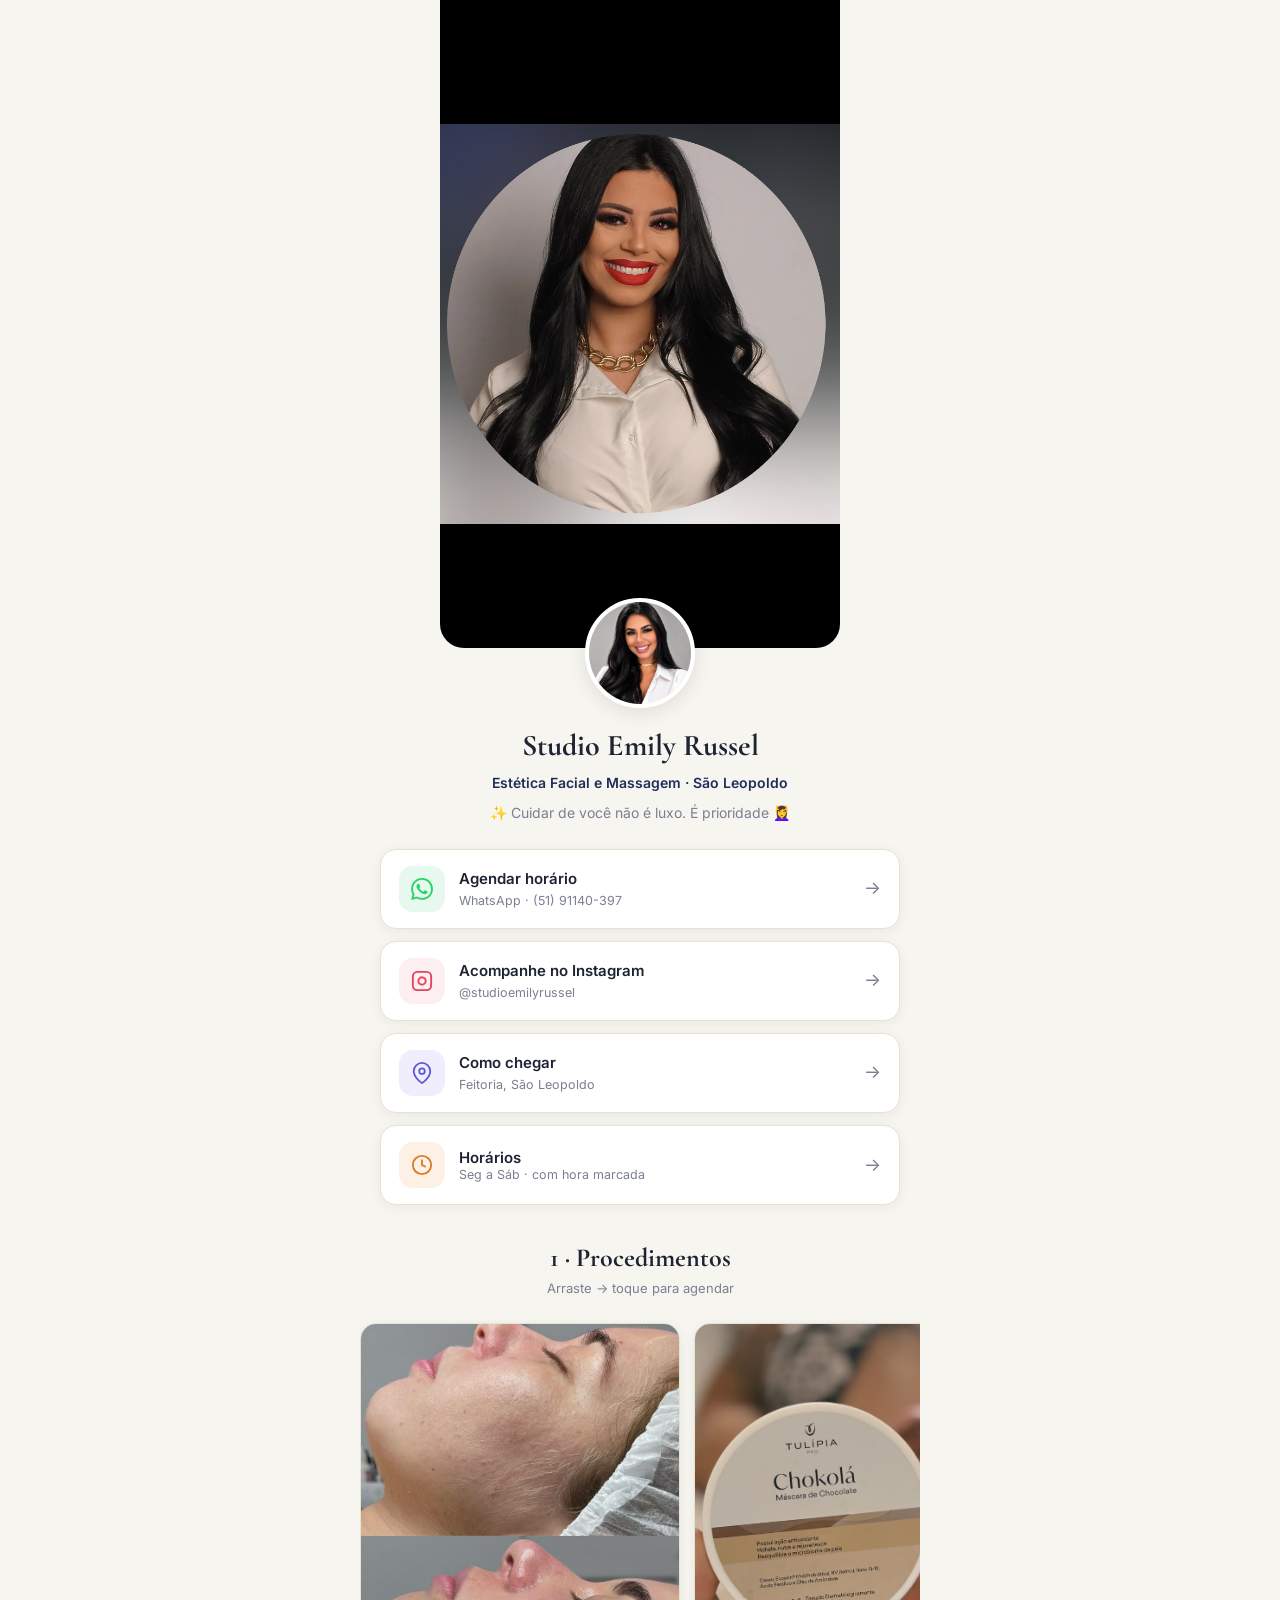
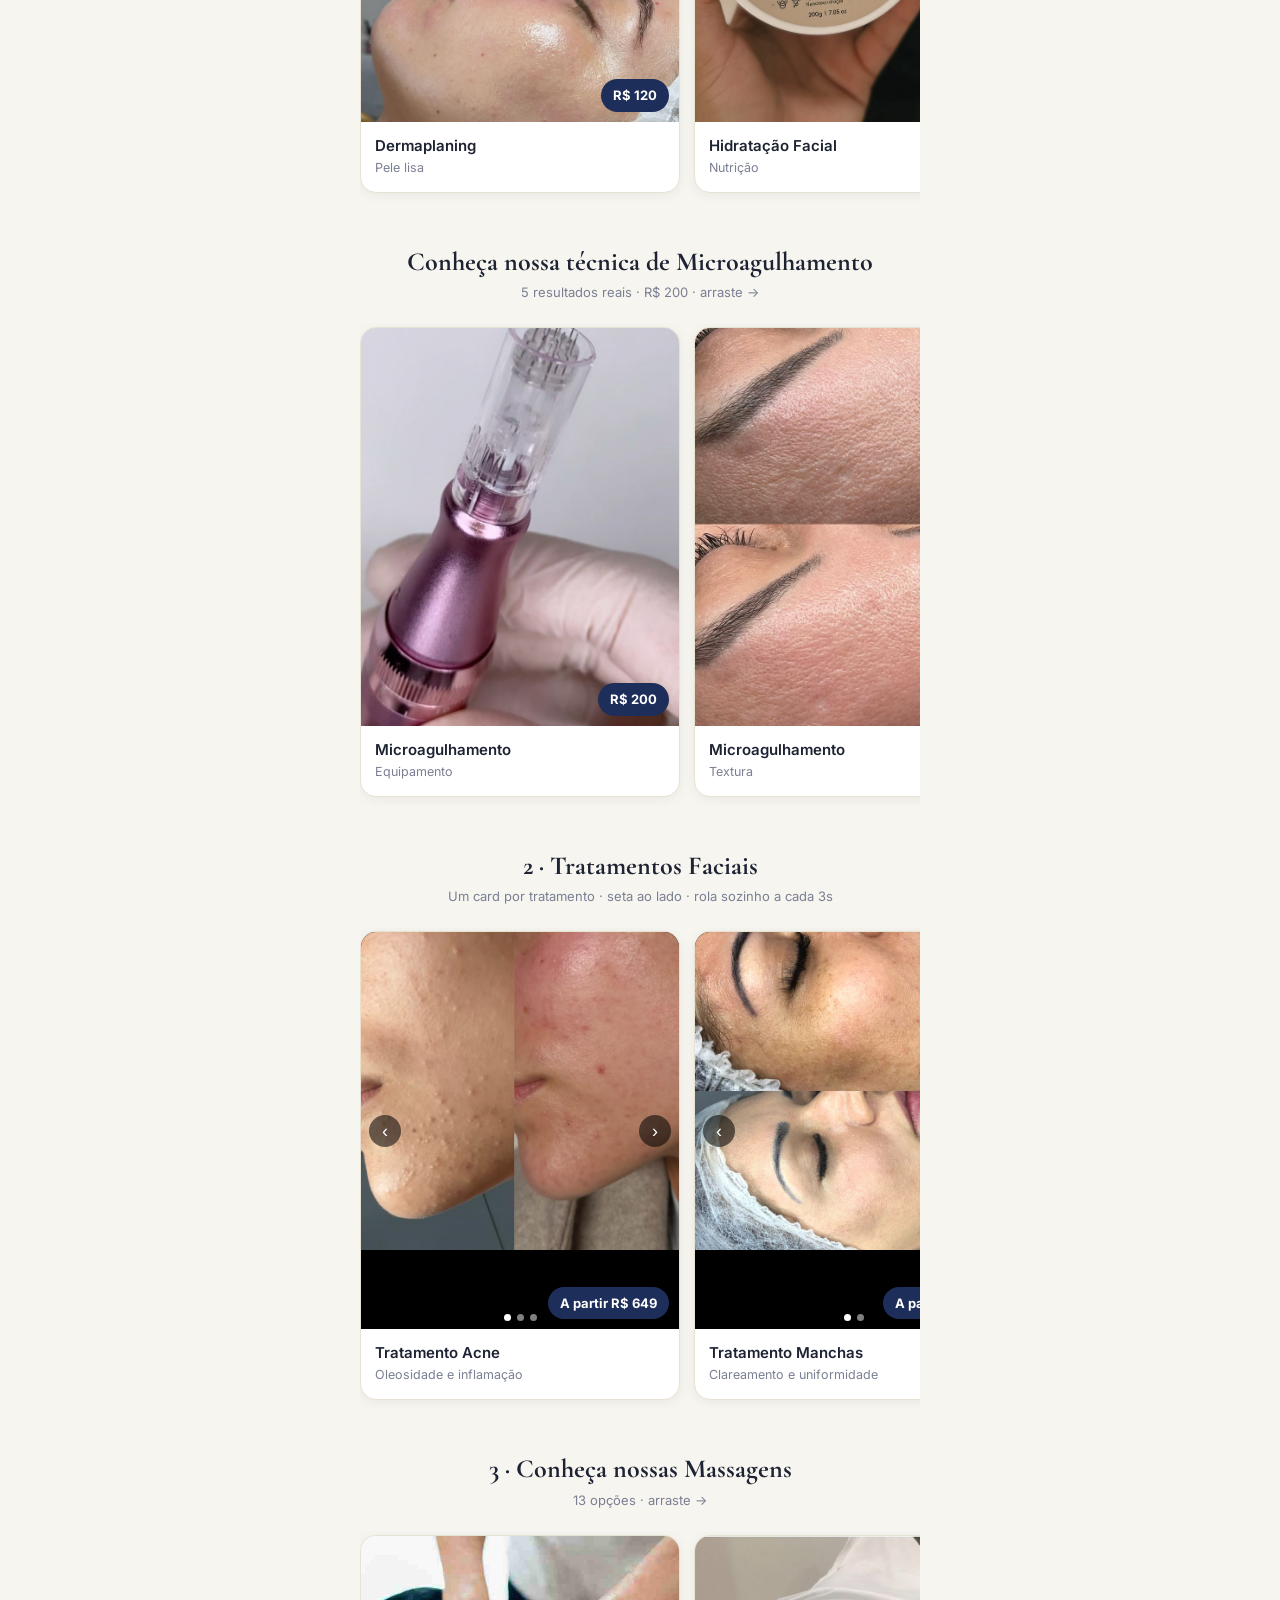
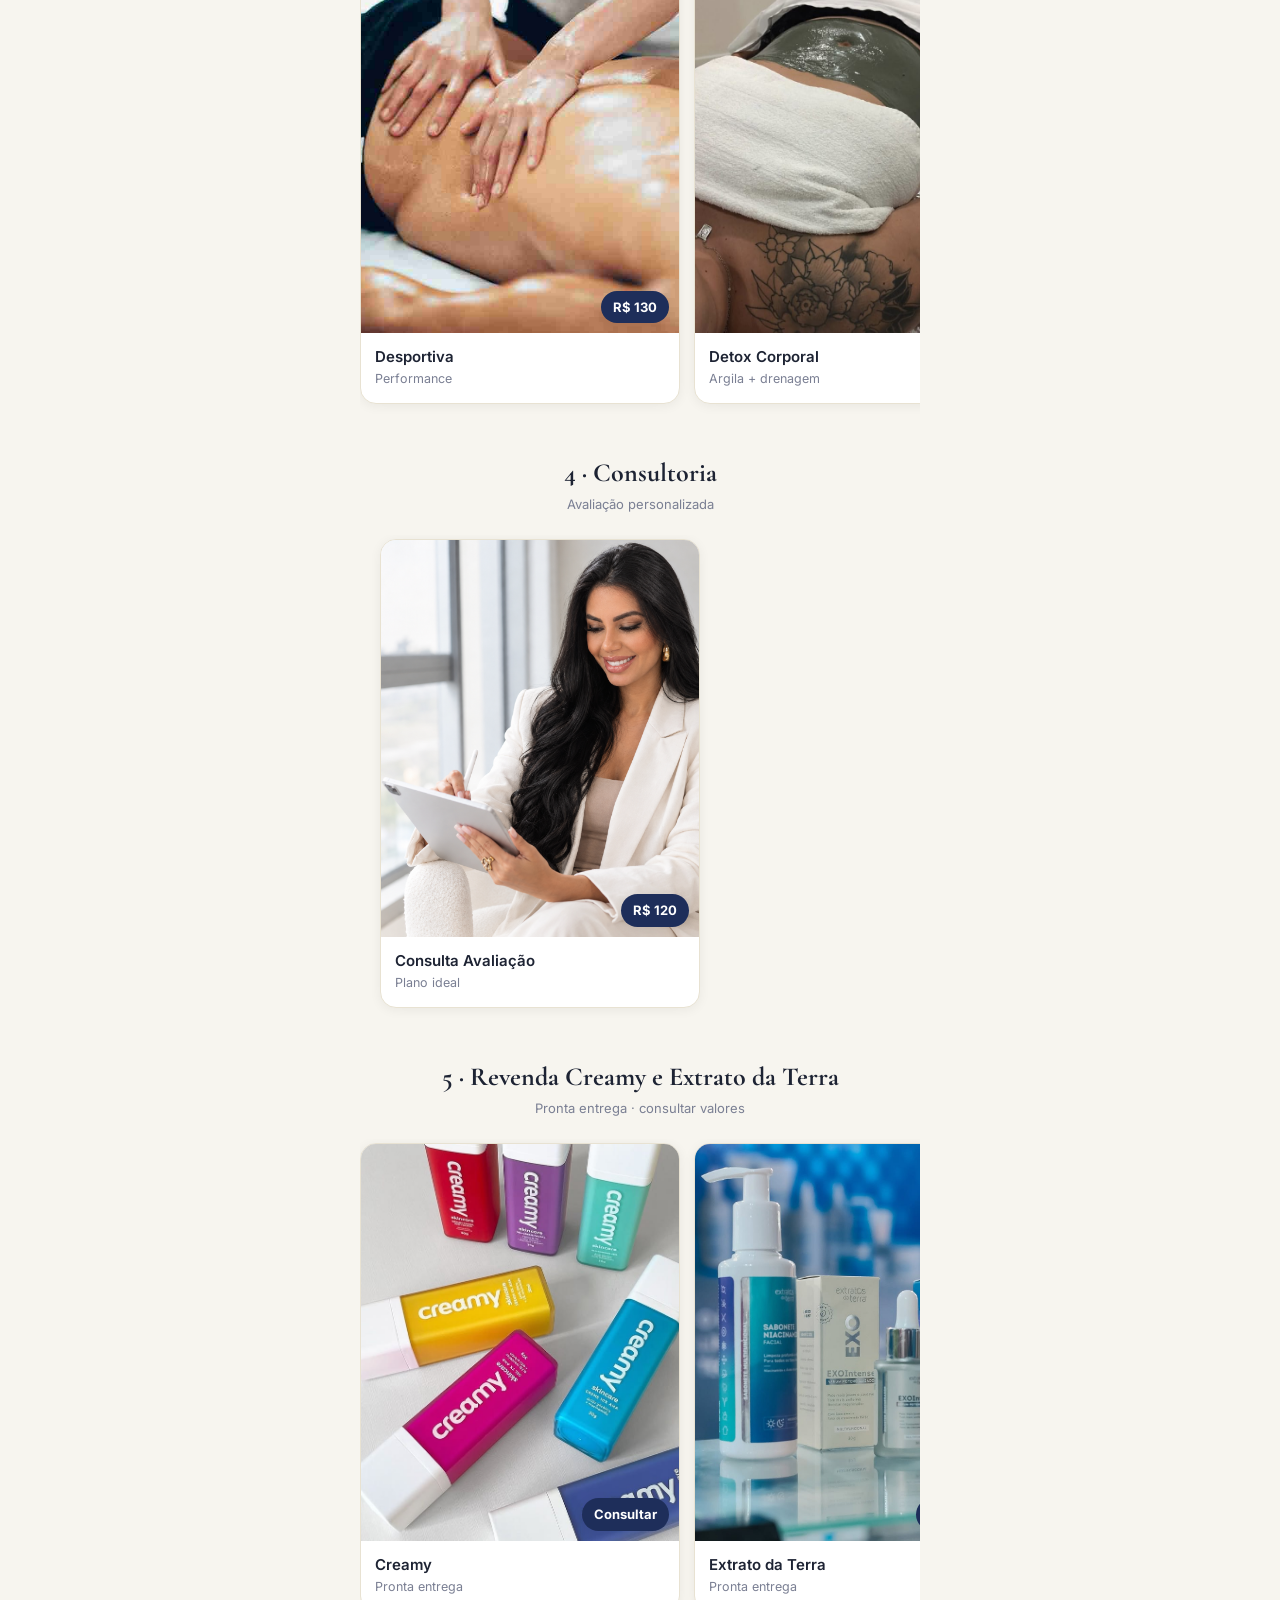
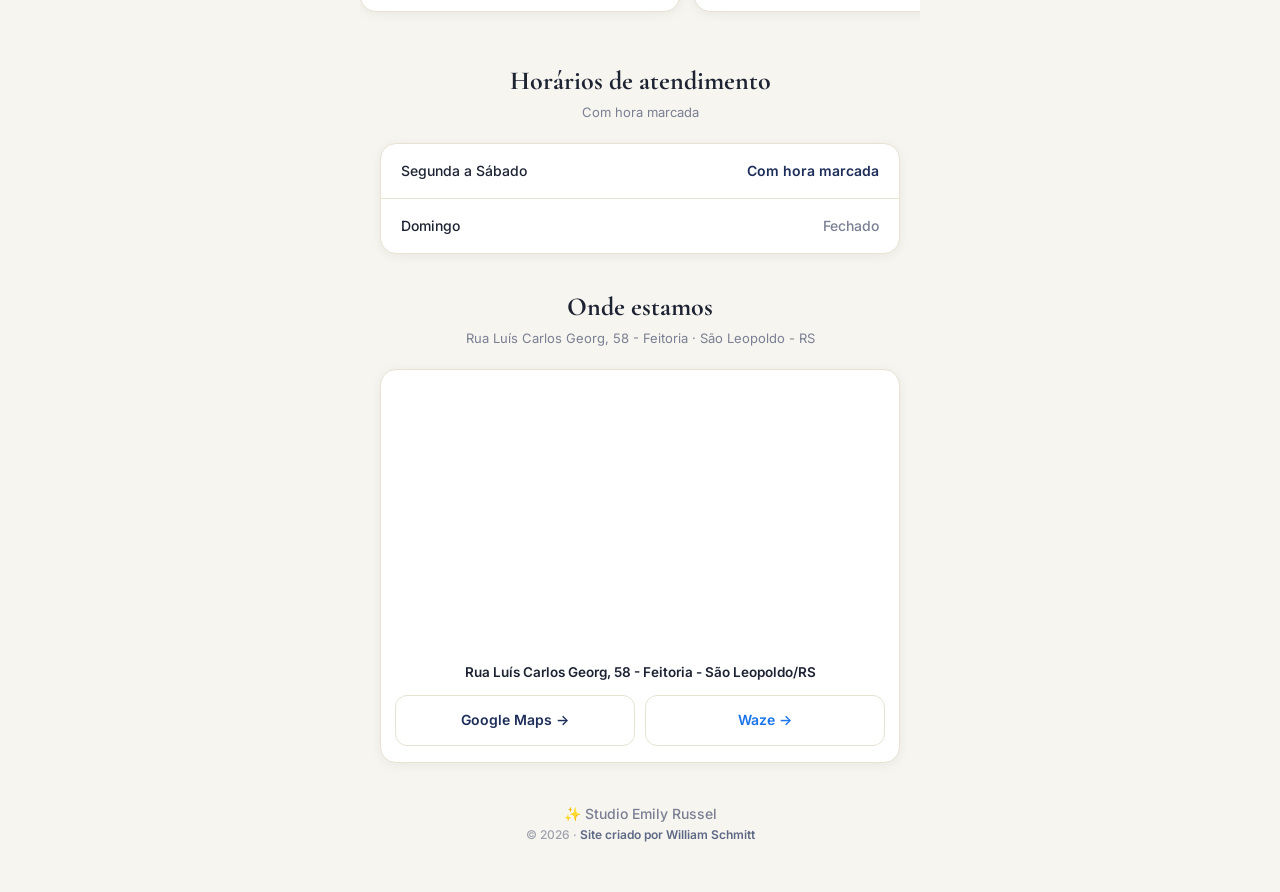
==== carrossel/index.html @ 1364963d "Carrossel: video completo + icones + cards agrupados auto 3s" ====
<!DOCTYPE html>
<html lang="pt-BR">
<head>
    <meta charset="UTF-8">
    <meta name="viewport" content="width=device-width, initial-scale=1.0">
    <meta name="theme-color" content="#1e2e5a">
    <title>Studio Emily Russel | Estética Facial e Massagem</title>
    <meta name="description" content="Studio Emily Russel - procedimentos, tratamentos, massagens, consultoria e revenda.">
    <link rel="preconnect" href="https://fonts.googleapis.com">
    <link rel="preconnect" href="https://fonts.gstatic.com" crossorigin>
    <link href="https://fonts.googleapis.com/css2?family=Cormorant+Garamond:wght@600;700&family=Inter:wght@400;500;600;700&display=swap" rel="stylesheet">
    <link rel="stylesheet" href="styles.css">
<style>
/* Só carrossel: vídeo completo menor que reels */
.profile-cover{height:auto;aspect-ratio:9/16;max-height:72vh;max-width:400px;margin:0 auto;border-radius:0 0 24px 24px;background:#000;overflow:hidden}
.profile-cover video{width:100%;height:100%;object-fit:contain;background:#000}
/* Slider interno do card */
.inner-media{position:relative;aspect-ratio:4/5;background:#000;overflow:hidden}
.inner-slider{display:flex;overflow-x:auto;scroll-snap-type:x mandatory;scrollbar-width:none;-webkit-overflow-scrolling:touch}
.inner-slider::-webkit-scrollbar{display:none}
.inner-slider img{flex:0 0 100%;width:100%;height:100%;object-fit:cover;scroll-snap-align:start;display:block}
.inner-nav{position:absolute;top:50%;transform:translateY(-50%);width:32px;height:32px;border:none;border-radius:50%;background:rgba(0,0,0,.55);color:#fff;font-size:18px;line-height:1;cursor:pointer;display:flex;align-items:center;justify-content:center}
.inner-prev{left:8px}
.inner-next{right:8px}
.inner-dots{position:absolute;bottom:8px;left:0;right:0;display:flex;gap:6px;justify-content:center}
.inner-dots span{width:7px;height:7px;border-radius:50%;background:rgba(255,255,255,.5)}
.inner-dots span.on{background:#fff}
</style>
</head>
<body>
<main class="bio">
<header class="profile"><div class="profile-cover"><video src="../images/drive/video-inicio.mp4" autoplay muted loop playsinline preload="metadata" poster="../images/logo.jpg"></video></div><div class="profile-body"><div class="avatar"><img src="../images/drive/foto-perfil.png" alt="Studio Emily Russel"></div><h1 class="profile-name">Studio Emily Russel</h1><p class="profile-tagline">Estética Facial e Massagem · São Leopoldo</p><p class="profile-desc">✨ Cuidar de você não é luxo. É prioridade 💆‍♀️</p></div></header>
<section class="actions">
<a href="https://api.whatsapp.com/send?phone=555191140397&text=Ol%C3%A1%20Emily!%20Quero%20agendar%20um%20hor%C3%A1rio%20%E2%9C%A8" class="action-btn btn-whatsapp" target="_blank" rel="noopener"><span class="action-icon"><svg width="22" height="22" viewBox="0 0 24 24" fill="currentColor"><path d="M17.472 14.382c-.297-.149-1.758-.867-2.03-.967-.273-.099-.471-.148-.67.15-.197.297-.767.966-.94 1.164-.173.199-.347.223-.644.075-.297-.15-1.255-.463-2.39-1.475-.883-.788-1.48-1.761-1.653-2.059-.173-.297-.018-.458.13-.606.134-.133.298-.347.446-.52.149-.174.198-.298.298-.497.099-.198.05-.371-.025-.52-.075-.149-.669-1.612-.916-2.207-.242-.579-.487-.5-.669-.51-.173-.008-.371-.01-.57-.01-.198 0-.52.074-.792.372-.272.297-1.04 1.016-1.04 2.479 0 1.462 1.065 2.875 1.213 3.074.149.198 2.096 3.2 5.077 4.487.709.306 1.262.489 1.694.625.712.227 1.36.195 1.871.118.571-.085 1.758-.719 2.006-1.413.248-.694.248-1.289.173-1.413-.074-.124-.272-.198-.57-.347m-5.421 7.403h-.004a9.87 9.87 0 01-5.031-1.378l-.361-.214-3.741.982.998-3.648-.235-.374a9.86 9.86 0 01-1.51-5.26c.001-5.45 4.436-9.884 9.888-9.884 2.64 0 5.122 1.03 6.988 2.898a9.825 9.825 0 012.893 6.994c-.003 5.45-4.437 9.884-9.885 9.884m8.413-18.297A11.815 11.815 0 0012.05 0C5.495 0 .16 5.335.157 11.892c0 2.096.547 4.142 1.588 5.945L.057 24l6.305-1.654a11.882 11.882 0 005.683 1.448h.005c6.554 0 11.89-5.335 11.893-11.893a11.821 11.821 0 00-3.48-8.413z"/></svg></span><span class="action-label"><strong>Agendar horário</strong><small>WhatsApp · (51) 91140-397</small></span><span class="action-arrow">→</span></a>
<a href="https://www.instagram.com/studioemilyrussel" class="action-btn btn-instagram" target="_blank" rel="noopener"><span class="action-icon"><svg width="22" height="22" viewBox="0 0 24 24" fill="none" stroke="currentColor" stroke-width="2"><rect x="2" y="2" width="20" height="20" rx="5" ry="5"/><path d="M16 11.37A4 4 0 1112.63 8 4 4 0 0116 11.37z"/><line x1="17.5" y1="6.5" x2="17.51" y2="6.5"/></svg></span><span class="action-label"><strong>Acompanhe no Instagram</strong><small>@studioemilyrussel</small></span><span class="action-arrow">→</span></a>
<a href="#localizacao" class="action-btn" id="locBtn"><span class="action-icon"><svg width="22" height="22" viewBox="0 0 24 24" fill="none" stroke="currentColor" stroke-width="2"><path d="M21 10c0 7-9 13-9 13s-9-6-9-13a9 9 0 0118 0z"/><circle cx="12" cy="10" r="3"/></svg></span><span class="action-label"><strong>Como chegar</strong><small>Feitoria, São Leopoldo</small></span><span class="action-arrow">→</span></a>
<button class="action-btn" id="hoursBtn"><span class="action-icon"><svg width="22" height="22" viewBox="0 0 24 24" fill="none" stroke="currentColor" stroke-width="2"><circle cx="12" cy="12" r="10"/><polyline points="12 6 12 12 16 14"/></svg></span><span class="action-label"><strong>Horários</strong><small>Seg a Sáb · com hora marcada</small></span><span class="action-arrow">→</span></button>
</section>

<section class="section"><div class="section-title"><h2>1 · Procedimentos</h2><p>Arraste → toque para agendar</p></div><div class="vitrine-track">
<article class="vitrine-card" onclick="window.open('https://api.whatsapp.com/send?phone=555191140397&text=Ol%C3%A1!%20Quero%20*Dermaplaning*.', '_blank')"><div class="vitrine-media"><img src="../images/drive/dermaplaning-120.jpg" loading="lazy" alt="Dermaplaning"><span class="vitrine-price">R$ 120</span></div><h3>Dermaplaning</h3><p>Pele lisa</p></article>
<article class="vitrine-card" onclick="window.open('https://api.whatsapp.com/send?phone=555191140397&text=Ol%C3%A1!%20Quero%20*Hidratação*.', '_blank')"><div class="vitrine-media"><img src="../images/drive/hidratacao-135.jpg" loading="lazy" alt="Hidratação"><span class="vitrine-price">R$ 135</span></div><h3>Hidratação Facial</h3><p>Nutrição</p></article>
<article class="vitrine-card" onclick="window.open('https://api.whatsapp.com/send?phone=555191140397&text=Ol%C3%A1!%20Quero%20*Hydra*.', '_blank')"><div class="vitrine-media"><img src="../images/drive/hydra-gloss-b.jpg" loading="lazy" alt="Hydra"><span class="vitrine-price">R$ 120</span></div><h3>Hydra Gloss</h3><p>Lábios</p></article>
<article class="vitrine-card" onclick="window.open('https://api.whatsapp.com/send?phone=555191140397&text=Ol%C3%A1!%20Quero%20*Limpeza*.', '_blank')"><div class="vitrine-media"><img src="../images/drive/limpeza-b.jpg" loading="lazy" alt="Limpeza"><span class="vitrine-price">R$ 140</span></div><h3>Limpeza Personalizada</h3><p>Antes e depois</p></article>
<article class="vitrine-card" onclick="window.open('https://api.whatsapp.com/send?phone=555191140397&text=Ol%C3%A1!%20Quero%20*Micro*.', '_blank')"><div class="vitrine-media"><img src="../images/drive/micro-d.jpg" loading="lazy" alt="Micro"><span class="vitrine-price">R$ 200</span></div><h3>Microagulhamento</h3><p>Viço</p></article>
<article class="vitrine-card" onclick="window.open('https://api.whatsapp.com/send?phone=555191140397&text=Ol%C3%A1!%20Quero%20*Detox*.', '_blank')"><div class="vitrine-media"><img src="../images/drive/detox-facial-120.jpg" loading="lazy" alt="Detox"><span class="vitrine-price">R$ 120</span></div><h3>Detox Facial</h3><p>Equilíbrio</p></article>
<article class="vitrine-card" onclick="window.open('https://api.whatsapp.com/send?phone=555191140397&text=Ol%C3%A1!%20Quero%20*Peeling*.', '_blank')"><div class="vitrine-media"><img src="../images/drive/peeling-170.png" loading="lazy" alt="Peeling"><span class="vitrine-price">R$ 170</span></div><h3>Peeling Químico</h3><p>Renovação</p></article>
</div></section>

<section class="section"><div class="section-title"><h2>Conheça nossa técnica de Microagulhamento</h2><p>5 resultados reais · R$ 200 · arraste →</p></div><div class="vitrine-track">
<article class="vitrine-card"><div class="vitrine-media"><img src="../images/drive/micro-a.jpg" loading="lazy" alt="Micro a"><span class="vitrine-price">R$ 200</span></div><h3>Microagulhamento</h3><p>Equipamento</p></article>
<article class="vitrine-card"><div class="vitrine-media"><img src="../images/drive/micro-b.jpg" loading="lazy" alt="Micro b"><span class="vitrine-price">R$ 200</span></div><h3>Microagulhamento</h3><p>Textura</p></article>
<article class="vitrine-card"><div class="vitrine-media"><img src="../images/drive/micro-c.jpg" loading="lazy" alt="Micro c"><span class="vitrine-price">R$ 200</span></div><h3>Microagulhamento</h3><p>Renovação</p></article>
<article class="vitrine-card"><div class="vitrine-media"><img src="../images/drive/micro-d.jpg" loading="lazy" alt="Micro d"><span class="vitrine-price">R$ 200</span></div><h3>Microagulhamento</h3><p>Viço</p></article>
<article class="vitrine-card"><div class="vitrine-media"><img src="../images/drive/micro-e.jpg" loading="lazy" alt="Micro e"><span class="vitrine-price">R$ 200</span></div><h3>Microagulhamento</h3><p>Pele nova</p></article>
</div></section>

<section class="section"><div class="section-title"><h2>2 · Tratamentos Faciais</h2><p>Um card por tratamento · seta ao lado · rola sozinho a cada 3s</p></div><div class="vitrine-track">
<article class="vitrine-card" onclick="window.open('https://api.whatsapp.com/send?phone=555191140397&text=Ol%C3%A1!%20Quero%20*Acne*.', '_blank')"><div class="inner-media"><div class="inner-slider"><img src="../images/drive/acne-1.jpg" loading="lazy" alt="Acne 1"><img src="../images/drive/acne-2.jpg" loading="lazy" alt="Acne 2"><img src="../images/drive/acne-3.jpg" loading="lazy" alt="Acne 3"></div><button class="inner-nav inner-prev" aria-label="Anterior">‹</button><button class="inner-nav inner-next" aria-label="Próxima">›</button><div class="inner-dots"><span class="on"></span><span></span><span></span></div><span class="vitrine-price">A partir R$ 649</span></div><h3>Tratamento Acne</h3><p>Oleosidade e inflamação</p></article>
<article class="vitrine-card" onclick="window.open('https://api.whatsapp.com/send?phone=555191140397&text=Ol%C3%A1!%20Quero%20*Manchas*.', '_blank')"><div class="inner-media"><div class="inner-slider"><img src="../images/drive/manchas-1.jpg" loading="lazy" alt="Manchas 1"><img src="../images/drive/manchas-2.jpg" loading="lazy" alt="Manchas 2"></div><button class="inner-nav inner-prev" aria-label="Anterior">‹</button><button class="inner-nav inner-next" aria-label="Próxima">›</button><div class="inner-dots"><span class="on"></span><span></span></div><span class="vitrine-price">A partir R$ 729</span></div><h3>Tratamento Manchas</h3><p>Clareamento e uniformidade</p></article>
<article class="vitrine-card" onclick="window.open('https://api.whatsapp.com/send?phone=555191140397&text=Ol%C3%A1!%20Quero%20*Rejuvenescimento*.', '_blank')"><div class="vitrine-media"><img src="../images/drive/rejuvenescimento-699.jpg" loading="lazy" alt="Rejuve" style="width:100%;height:100%;object-fit:cover;display:block"><span class="vitrine-price">A partir R$ 699</span></div><h3>Rejuvenescimento</h3><p>Firmeza e viço</p></article>
</div></section>

<section class="section"><div class="section-title"><h2>3 · Conheça nossas Massagens</h2><p>13 opções · arraste →</p></div><div class="vitrine-track">
<article class="vitrine-card"><div class="vitrine-media"><img src="../images/drive/massagem-desportiva-130.jpg" loading="lazy" alt=""><span class="vitrine-price">R$ 130</span></div><h3>Desportiva</h3><p>Performance</p></article>
<article class="vitrine-card"><div class="vitrine-media"><img src="../images/drive/massagem-detox-corporal-180.jpg" loading="lazy" alt=""><span class="vitrine-price">R$ 180</span></div><h3>Detox Corporal</h3><p>Argila + drenagem</p></article>
<article class="vitrine-card"><div class="vitrine-media"><img src="../images/drive/massagem-drenagem-130.jpg" loading="lazy" alt=""><span class="vitrine-price">R$ 130</span></div><h3>Drenagem</h3><p>Leveza</p></article>
<article class="vitrine-card"><div class="vitrine-media"><img src="../images/drive/massagem-geriatra-110.jpg" loading="lazy" alt=""><span class="vitrine-price">R$ 110</span></div><h3>Geriatra</h3><p>Delicado</p></article>
<article class="vitrine-card"><div class="vitrine-media"><img src="../images/drive/massagem-gestantes-110.jpg" loading="lazy" alt=""><span class="vitrine-price">R$ 110</span></div><h3>Gestantes</h3><p>Conforto</p></article>
<article class="vitrine-card"><div class="vitrine-media"><img src="../images/drive/liberacao-miofacial-150.jpg" loading="lazy" alt=""><span class="vitrine-price">R$ 150</span></div><h3>Liberação Miofascial</h3><p>Mobilidade</p></article>
<article class="vitrine-card"><div class="vitrine-media"><img src="../images/drive/massagem-mio-localizada-80.jpg" loading="lazy" alt=""><span class="vitrine-price">R$ 80</span></div><h3>Localizada</h3><p>Foco</p></article>
<article class="vitrine-card"><div class="vitrine-media"><img src="../images/drive/massagem-relaxante-110.jpg" loading="lazy" alt=""><span class="vitrine-price">R$ 110</span></div><h3>Relaxante</h3><p>Bem-estar</p></article>
<article class="vitrine-card"><div class="vitrine-media"><img src="../images/drive/massagem-modeladora-140.jpg" loading="lazy" alt=""><span class="vitrine-price">R$ 140</span></div><h3>Modeladora</h3><p>Contorno</p></article>
<article class="vitrine-card"><div class="vitrine-media"><img src="../images/drive/pedras-quentes-150.jpg" loading="lazy" alt=""><span class="vitrine-price">R$ 150</span></div><h3>Pedras Quentes</h3><p>Calor</p></article>
<article class="vitrine-card"><div class="vitrine-media"><img src="../images/drive/massagem-quick-40.jpg" loading="lazy" alt=""><span class="vitrine-price">R$ 40</span></div><h3>Quick Massage</h3><p>Rápida</p></article>
<article class="vitrine-card"><div class="vitrine-media"><img src="../images/drive/massagem-tapping-60.jpg" loading="lazy" alt=""><span class="vitrine-price">R$ 60</span></div><h3>Tapping</h3><p>Muscular</p></article>
<article class="vitrine-card"><div class="vitrine-media"><img src="../images/drive/massagem-terapeutica-130.jpg" loading="lazy" alt=""><span class="vitrine-price">R$ 130</span></div><h3>Terapêutica</h3><p>Recuperação</p></article>
</div></section>

<section class="section"><div class="section-title"><h2>4 · Consultoria</h2><p>Avaliação personalizada</p></div><div class="vitrine-track"><article class="vitrine-card" onclick="window.open('https://api.whatsapp.com/send?phone=555191140397&text=Ol%C3%A1!%20Quero%20*Consulta*.', '_blank')"><div class="vitrine-media"><img src="../images/drive/consulta-avaliacao-120.png" loading="lazy" alt="Consulta"><span class="vitrine-price">R$ 120</span></div><h3>Consulta Avaliação</h3><p>Plano ideal</p></article></div></section>

<section class="section" id="vitrine"><div class="section-title"><h2>5 · Revenda Creamy e Extrato da Terra</h2><p>Pronta entrega · consultar valores</p></div><div class="vitrine-track">
<article class="vitrine-card" onclick="window.open('https://api.whatsapp.com/send?phone=555191140397&text=Ol%C3%A1!%20Quero%20*Creamy*.', '_blank')"><div class="vitrine-media"><img src="../images/drive/creamy-pronta.jpg" loading="lazy" alt=""><span class="vitrine-price">Consultar</span></div><h3>Creamy</h3><p>Pronta entrega</p></article>
<article class="vitrine-card" onclick="window.open('https://api.whatsapp.com/send?phone=555191140397&text=Ol%C3%A1!%20Quero%20*Extrato*.', '_blank')"><div class="vitrine-media"><img src="../images/drive/extrato-pronta.jpg" loading="lazy" alt=""><span class="vitrine-price">Consultar</span></div><h3>Extrato da Terra</h3><p>Pronta entrega</p></article>
</div></section>

<section class="section" id="horarios"><div class="section-title"><h2>Horários de atendimento</h2><p>Com hora marcada</p></div><div class="hours-card"><div class="hours-row"><span class="hours-day">Segunda a Sábado</span><span class="hours-time">Com hora marcada</span></div><div class="hours-row hours-row--closed"><span class="hours-day">Domingo</span><span class="hours-time">Fechado</span></div></div></section>
<section class="section" id="localizacao"><div class="section-title"><h2>Onde estamos</h2><p>Rua Luís Carlos Georg, 58 - Feitoria · São Leopoldo - RS</p></div><div class="map-card"><iframe src="https://www.google.com/maps?q=Rua+Lu%C3%ADs+Carlos+Georg+58+Feitoria+S%C3%A3o+Leopoldo+RS&output=embed" width="100%" height="280" style="border:0;" loading="lazy" title="Mapa"></iframe><div class="map-address">Rua Luís Carlos Georg, 58 - Feitoria - São Leopoldo/RS</div><div class="map-buttons"><a href="https://maps.google.com/?q=Rua+Luis+Carlos+Georg+58+Feitoria+Sao+Leopoldo+RS" class="btn-map" target="_blank" rel="noopener">Google Maps →</a><a href="https://waze.com/ul?q=Rua+Luis+Carlos+Georg+58+Feitoria+Sao+Leopoldo+RS&navigate=yes" class="btn-map btn-waze" target="_blank" rel="noopener">Waze →</a></div></div></section>
<footer class="footer"><p>✨ Studio Emily Russel</p><p class="footer-sub">&copy; 2026 · <a class="credit" href="https://wa.me/5554984074067" target="_blank" rel="noopener">Site criado por William Schmitt</a></p></footer>
</main>
<div class="toast" id="toast">Copiado!</div>
<script src="script.js"></script>
</body>
</html>
---- carrossel/styles.css ----
/* ========================================
   STUDIO EMILY RUSSEL - Bio Site estilo Beacons
   Base: salao-beleza-bio | Identidade azul-marinho + dourado
   ======================================== */
:root {
    --color-primary: #1e2e5a;
    --color-primary-dark: #141f3f;
    --color-accent: #c2a15a;
    --color-bg: #f7f5ef;
    --color-card: #ffffff;
    --color-text: #1d2333;
    --color-text-light: #7a7f93;
    --color-border: #e8e2d2;
    --font-heading: 'Cormorant Garamond', Georgia, serif;
    --font-body: 'Inter', -apple-system, sans-serif;
    --shadow: 0 2px 12px rgba(0,0,0,0.06);
    --shadow-hover: 0 4px 20px rgba(0,0,0,0.1);
    --radius: 16px;
    --transition: 0.25s cubic-bezier(0.4, 0, 0.2, 1);
}

*, *::before, *::after {
    margin: 0;
    padding: 0;
    box-sizing: border-box;
}

html {
    -webkit-font-smoothing: antialiased;
    scroll-behavior: smooth;
}

body {
    font-family: var(--font-body);
    color: var(--color-text);
    background: var(--color-bg);
    line-height: 1.6;
}

img {
    max-width: 100%;
    display: block;
}

a {
    text-decoration: none;
    color: inherit;
    -webkit-tap-highlight-color: transparent;
}

.bio {
    max-width: 560px;
    margin: 0 auto;
    padding: 0 20px 48px;
}

/* PROFILE HEADER */
.profile {
    text-align: center;
    position: relative;
    padding-bottom: 24px;
}

.profile-cover {
    width: 100%;
    height: 150px;
    border-radius: 0 0 24px 24px;
    overflow: hidden;
    margin: 0 -20px;
    width: calc(100% + 40px);
}

.profile-cover img,
.profile-cover video {
    width: 100%;
    height: 100%;
    object-fit: cover;
}

.profile-body {
    padding: 0 8px;
}

.avatar {
    width: 110px;
    height: 110px;
    border-radius: 50%;
    overflow: hidden;
    border: 4px solid var(--color-card);
    box-shadow: var(--shadow-hover);
    margin: -50px auto 14px;
    position: relative;
    background: var(--color-card);
}

.avatar img {
    width: 100%;
    height: 100%;
    object-fit: cover;
}

.profile-name {
    font-family: var(--font-heading);
    font-size: 30px;
    font-weight: 700;
    color: var(--color-text);
    margin-bottom: 2px;
}

.profile-tagline {
    font-size: 14px;
    color: var(--color-primary);
    font-weight: 600;
    margin-bottom: 8px;
}

.profile-desc {
    font-size: 14px;
    color: var(--color-text-light);
    max-width: 420px;
    margin: 0 auto;
}

/* PRIMARY ACTIONS */
.actions {
    display: flex;
    flex-direction: column;
    gap: 12px;
    margin-bottom: 32px;
}

.action-btn {
    display: flex;
    align-items: center;
    gap: 14px;
    background: var(--color-card);
    border: 1px solid var(--color-border);
    border-radius: var(--radius);
    padding: 16px 18px;
    box-shadow: var(--shadow);
    transition: var(--transition);
    cursor: pointer;
    text-align: left;
    font-family: var(--font-body);
    width: 100%;
}

.action-btn:hover {
    transform: translateY(-2px);
    box-shadow: var(--shadow-hover);
}

.action-btn:active {
    transform: scale(0.98);
}

.action-icon {
    width: 46px;
    height: 46px;
    border-radius: 14px;
    display: flex;
    align-items: center;
    justify-content: center;
    flex-shrink: 0;
}

.action-label {
    flex: 1;
    display: flex;
    flex-direction: column;
}

.action-label strong {
    font-size: 15px;
    font-weight: 600;
    color: var(--color-text);
}

.action-label small {
    font-size: 12.5px;
    color: var(--color-text-light);
}

.action-arrow {
    color: var(--color-text-light);
    font-size: 18px;
    transition: var(--transition);
}

.action-btn:hover .action-arrow {
    transform: translateX(4px);
    color: var(--color-primary);
}

.btn-whatsapp .action-icon {
    background: #e7f9ee;
    color: #25D366;
}

.btn-instagram .action-icon {
    background: #fdeef0;
    color: #e4405f;
}

#locBtn .action-icon {
    background: #f0eefd;
    color: #5b5bd6;
}

#wifiBtn .action-icon {
    background: #e6f3f7;
    color: #1299c4;
}

#hoursBtn .action-icon {
    background: #fdf1e5;
    color: #d97b29;
}

#pixBtn .action-icon {
    background: #f2f7fd;
    color: #2f80ed;
}

/* CATALOG */
.section-title {
    text-align: center;
    margin-bottom: 20px;
}

.section-title h2 {
    font-family: var(--font-heading);
    font-size: 26px;
    font-weight: 700;
    color: var(--color-text);
}

.section-title p {
    font-size: 13px;
    color: var(--color-text-light);
}

.catalog {
    display: flex;
    flex-direction: column;
    gap: 12px;
    margin-bottom: 20px;
}

.catalog-item {
    display: flex;
    align-items: center;
    gap: 14px;
    background: var(--color-card);
    border: 1px solid var(--color-border);
    border-radius: var(--radius);
    padding: 12px;
    box-shadow: var(--shadow);
    transition: var(--transition);
    cursor: pointer;
}

.catalog-item:hover {
    transform: translateY(-2px);
    box-shadow: var(--shadow-hover);
}

.catalog-item:active {
    transform: scale(0.98);
}

.catalog-thumb {
    width: 64px;
    height: 64px;
    border-radius: 12px;
    overflow: hidden;
    flex-shrink: 0;
    position: relative;
}

.opt-badge {
    position: absolute;
    bottom: 2px;
    left: 2px;
    background: var(--color-primary);
    color: #fff;
    font-size: 9px;
    font-weight: 700;
    padding: 2px 6px;
    border-radius: 99px;
    letter-spacing: 0.3px;
}

.services-track {
    display: flex;
    gap: 14px;
    overflow-x: auto;
    scroll-snap-type: x mandatory;
    padding: 4px 20px 16px;
    margin: 0 -20px;
    -webkit-overflow-scrolling: touch;
}

.service-card {
    flex: 0 0 78%;
    max-width: 320px;
    scroll-snap-align: start;
    background: var(--color-card);
    border: 1px solid var(--color-border);
    border-radius: var(--radius);
    box-shadow: var(--shadow);
    overflow: hidden;
    cursor: pointer;
}

.service-card .vitrine-media {
    aspect-ratio: 1 / 1;
}

.catalog-thumb img {
    width: 100%;
    height: 100%;
    object-fit: cover;
}

.catalog-info {
    flex: 1;
    min-width: 0;
}

.catalog-info h3 {
    font-size: 15px;
    font-weight: 600;
    color: var(--color-text);
    margin-bottom: 2px;
}

.catalog-info p {
    font-size: 12.5px;
    color: var(--color-text-light);
}

.catalog-price {
    font-weight: 700;
    color: var(--color-primary);
    font-size: 15px;
    flex-shrink: 0;
    text-align: right;
    display: flex;
    flex-direction: column;
    gap: 2px;
    min-width: 110px;
}

.price-pix {
    font-size: 15px;
    font-weight: 700;
    color: var(--color-primary);
}

.price-card {
    font-size: 11px;
    font-weight: 500;
    color: var(--color-text-light);
    line-height: 1.3;
}

.map-address {
    text-align: center;
    font-size: 13.5px;
    font-weight: 600;
    color: var(--color-text);
    padding: 12px 16px 0;
}

.catalog-note {
    text-align: center;
    font-size: 13px;
    color: var(--color-text-light);
}

/* HOURS */
.hours-card {
    background: var(--color-card);
    border: 1px solid var(--color-border);
    border-radius: var(--radius);
    box-shadow: var(--shadow);
    overflow: hidden;
}

.hours-row {
    display: flex;
    align-items: center;
    justify-content: space-between;
    padding: 16px 20px;
    border-bottom: 1px solid var(--color-border);
}

.hours-row:last-child {
    border-bottom: none;
}

.hours-day {
    font-size: 14px;
    font-weight: 500;
    color: var(--color-text);
}

.hours-time {
    font-size: 14px;
    font-weight: 600;
    color: var(--color-primary);
}

.hours-row--closed .hours-time {
    color: var(--color-text-light);
    font-weight: 500;
}

/* LOCATION / MAP */
.map-card {
    background: var(--color-card);
    border: 1px solid var(--color-border);
    border-radius: var(--radius);
    box-shadow: var(--shadow);
    overflow: hidden;
}

.map-card iframe {
    display: block;
    width: 100%;
    border: 0;
}

.btn-map {
    display: block;
    text-align: center;
    padding: 16px;
    font-size: 14px;
    font-weight: 600;
    color: var(--color-primary);
    background: var(--color-card);
    transition: var(--transition);
}

.btn-map:hover {
    background: rgba(176, 141, 87, 0.08);
}

.map-buttons {
    display: flex;
    gap: 10px;
    padding: 12px 14px 16px;
}

.map-buttons .btn-map {
    flex: 1;
    border: 1px solid var(--color-border);
    border-radius: 12px;
    padding: 13px 10px;
}

.btn-waze {
    color: #1a73e8;
}

/* MODAL */
.modal-overlay {
    position: fixed;
    inset: 0;
    background: rgba(20, 15, 17, 0.55);
    display: flex;
    align-items: center;
    justify-content: center;
    padding: 24px;
    z-index: 1000;
    opacity: 0;
    pointer-events: none;
    transition: opacity var(--transition);
}

.modal-overlay.open {
    opacity: 1;
    pointer-events: auto;
}

.modal {
    background: var(--color-card);
    border-radius: 20px;
    padding: 28px 24px;
    width: 100%;
    max-width: 380px;
    position: relative;
    box-shadow: var(--shadow-hover);
    transform: translateY(16px) scale(0.98);
    transition: transform var(--transition);
}

.modal-overlay.open .modal {
    transform: translateY(0) scale(1);
}

.modal-close {
    position: absolute;
    top: 14px;
    right: 14px;
    width: 32px;
    height: 32px;
    border: none;
    background: var(--color-bg);
    border-radius: 50%;
    font-size: 20px;
    line-height: 1;
    color: var(--color-text-light);
    cursor: pointer;
    transition: var(--transition);
}

.modal-close:hover {
    background: rgba(176, 141, 87, 0.12);
    color: var(--color-primary);
}

.modal-title {
    display: flex;
    align-items: center;
    gap: 12px;
    color: var(--color-primary);
    margin-bottom: 6px;
}

.modal-title h3 {
    font-family: var(--font-heading);
    font-size: 22px;
    font-weight: 700;
    color: var(--color-text);
}

.modal-sub {
    font-size: 13.5px;
    color: var(--color-text-light);
    margin-bottom: 20px;
}

.wifi-field {
    margin-bottom: 14px;
}

.wifi-label {
    display: block;
    font-size: 12px;
    font-weight: 600;
    color: var(--color-text-light);
    text-transform: uppercase;
    letter-spacing: 0.5px;
    margin-bottom: 6px;
}

.wifi-value {
    display: flex;
    align-items: center;
    justify-content: space-between;
    gap: 12px;
    background: var(--color-bg);
    border: 1px solid var(--color-border);
    border-radius: 12px;
    padding: 12px 16px;
}

.wifi-value strong {
    font-size: 15px;
    color: var(--color-text);
    font-weight: 600;
    word-break: break-all;
}

.copy-btn {
    flex-shrink: 0;
    background: rgba(176, 141, 87, 0.12);
    color: var(--color-primary);
    border: none;
    border-radius: 8px;
    padding: 6px 12px;
    font-size: 12px;
    font-weight: 600;
    cursor: pointer;
    transition: var(--transition);
}

.copy-btn:hover {
    background: rgba(176, 141, 87, 0.2);
}

.modal-action {
    width: 100%;
    margin-top: 12px;
    background: #25D366;
    color: white;
    border: none;
    border-radius: 12px;
    padding: 14px;
    font-size: 15px;
    font-weight: 600;
    font-family: var(--font-body);
    cursor: pointer;
    transition: var(--transition);
}

.modal-action:hover {
    background: #1da851;
}

body.no-scroll {
    overflow: hidden;
}

/* FOOTER */
.footer {
    text-align: center;
    padding-top: 8px;
}

.footer p {
    font-size: 14px;
    color: var(--color-text-light);
    font-weight: 500;
}

.footer .footer-sub {
    font-size: 12px;
    color: var(--color-text-light);
    opacity: 0.7;
}

.footer .credit {
    color: var(--color-primary);
    font-weight: 600;
    opacity: 1;
    transition: var(--transition);
    cursor: pointer;
}

.footer .credit:hover {
    text-decoration: underline;
    opacity: 0.85;
}

/* TOAST */
.toast {
    position: fixed;
    bottom: 32px;
    left: 50%;
    transform: translateX(-50%) translateY(100px);
    background: #25D366;
    color: white;
    font-size: 14px;
    font-weight: 600;
    padding: 12px 24px;
    border-radius: 50px;
    box-shadow: var(--shadow-hover);
    opacity: 0;
    transition: var(--transition);
    z-index: 1000;
    pointer-events: none;
    text-align: center;
    max-width: 90vw;
}

.toast.show {
    transform: translateX(-50%) translateY(0);
    opacity: 1;
}

/* SCROLL REVEAL */
.reveal {
    opacity: 0;
    transform: translateY(24px);
    transition: opacity 0.6s ease, transform 0.6s ease;
}

.reveal.visible {
    opacity: 1;
    transform: translateY(0);
}

/* RESPONSIVE */
.section {
    margin-bottom: 32px;
}

/* ========================================
   VITRINE CARROSSEL (arrastar pro lado)
   ======================================== */
.vitrine-track {
    display: flex;
    gap: 14px;
    overflow-x: auto;
    scroll-snap-type: x mandatory;
    padding: 4px 20px 16px;
    margin: 0 -20px;
    -webkit-overflow-scrolling: touch;
    scrollbar-width: thin;
}

.vitrine-track::-webkit-scrollbar {
    height: 6px;
}

.vitrine-track::-webkit-scrollbar-thumb {
    background: var(--color-border);
    border-radius: 99px;
}

.vitrine-card {
    flex: 0 0 78%;
    max-width: 320px;
    scroll-snap-align: start;
    background: var(--color-card);
    border: 1px solid var(--color-border);
    border-radius: var(--radius);
    box-shadow: var(--shadow);
    overflow: hidden;
    cursor: pointer;
    transition: var(--transition);
}

.vitrine-card:hover {
    transform: translateY(-2px);
    box-shadow: var(--shadow-hover);
}

.vitrine-media {
    position: relative;
    aspect-ratio: 4 / 5;
    background: #000;
    overflow: hidden;
}

.vitrine-media video,
.vitrine-media img {
    width: 100%;
    height: 100%;
    object-fit: cover;
    display: block;
}

.vitrine-price {
    position: absolute;
    bottom: 10px;
    right: 10px;
    background: var(--color-primary);
    color: #fff;
    font-size: 13px;
    font-weight: 700;
    padding: 6px 12px;
    border-radius: 99px;
    box-shadow: var(--shadow);
}

.vitrine-card h3 {
    font-size: 15px;
    font-weight: 600;
    padding: 12px 14px 0;
}

.vitrine-card p {
    font-size: 12.5px;
    color: var(--color-text-light);
    padding: 0 14px 14px;
}

@media (max-width: 480px) {
    .bio {
        padding: 0 16px 40px;
    }

    .profile-cover {
        height: 130px;
        margin: 0 -16px;
        width: calc(100% + 32px);
    }
}
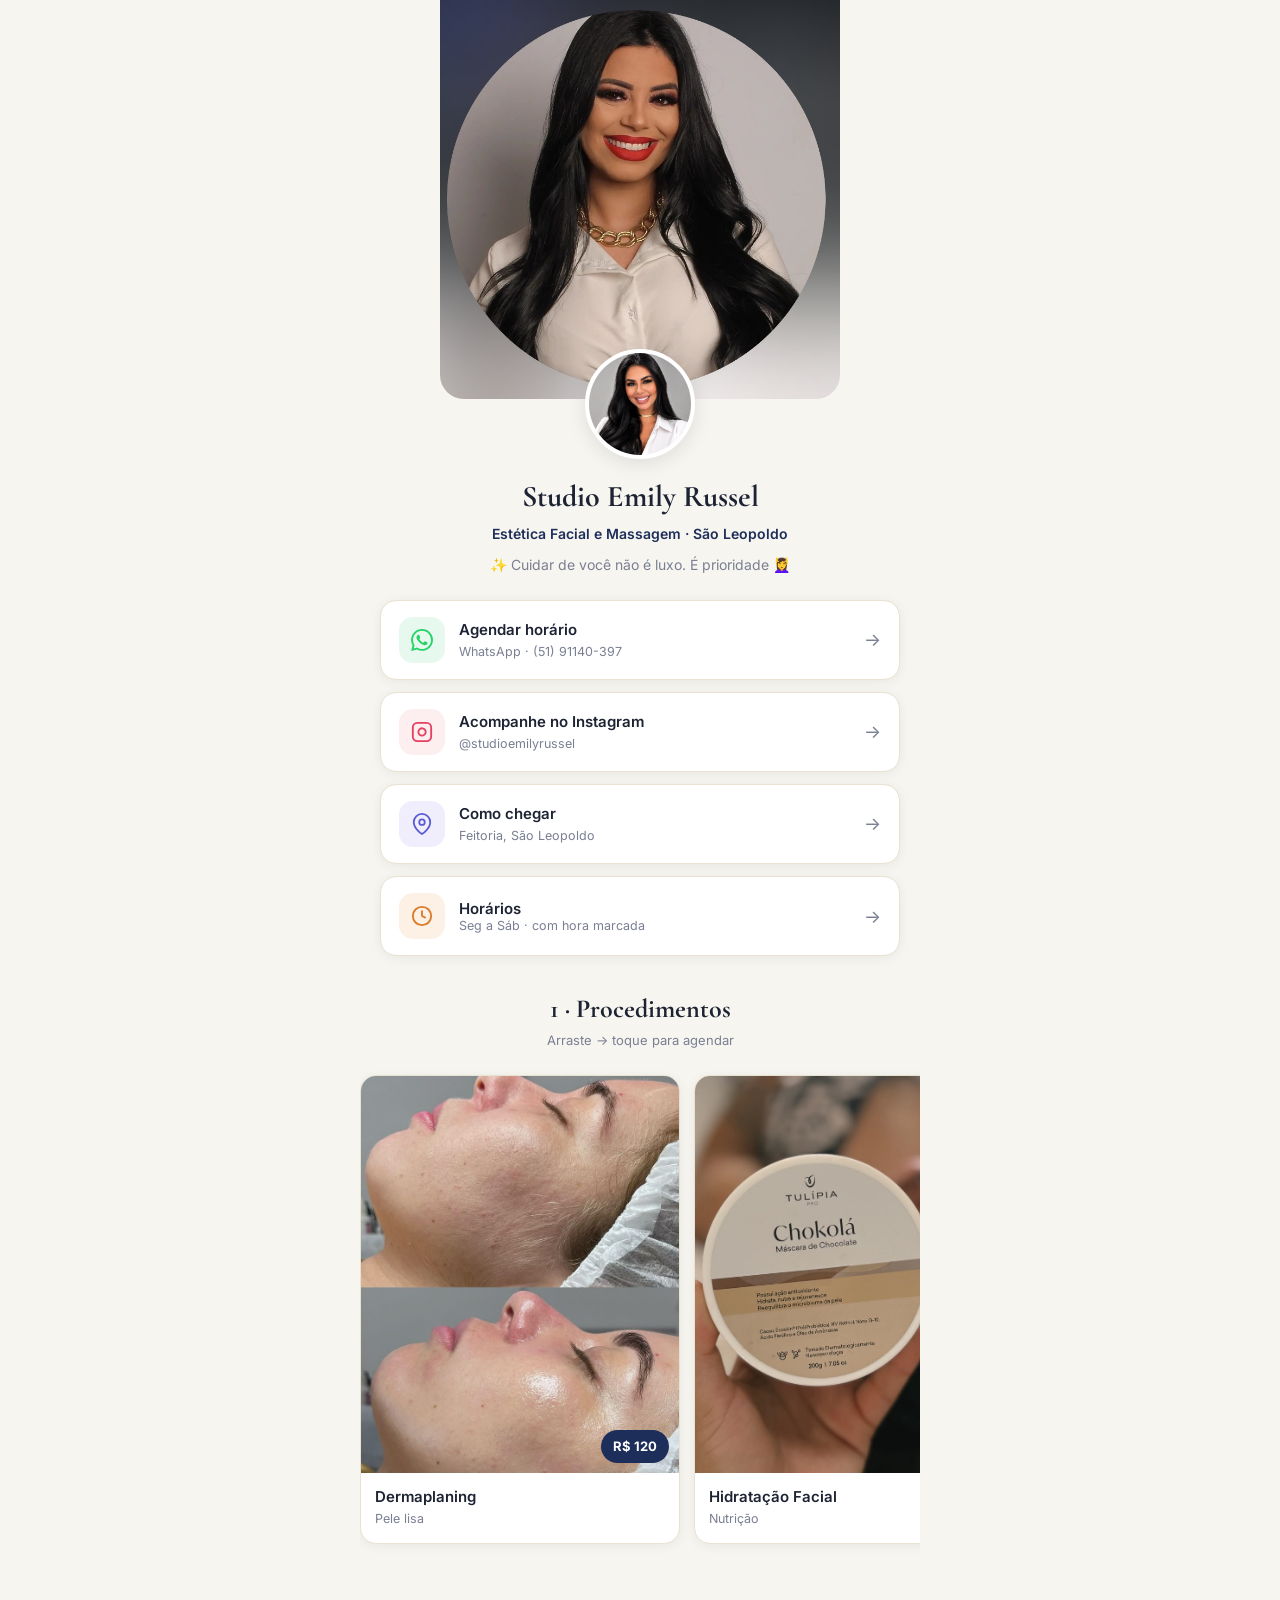
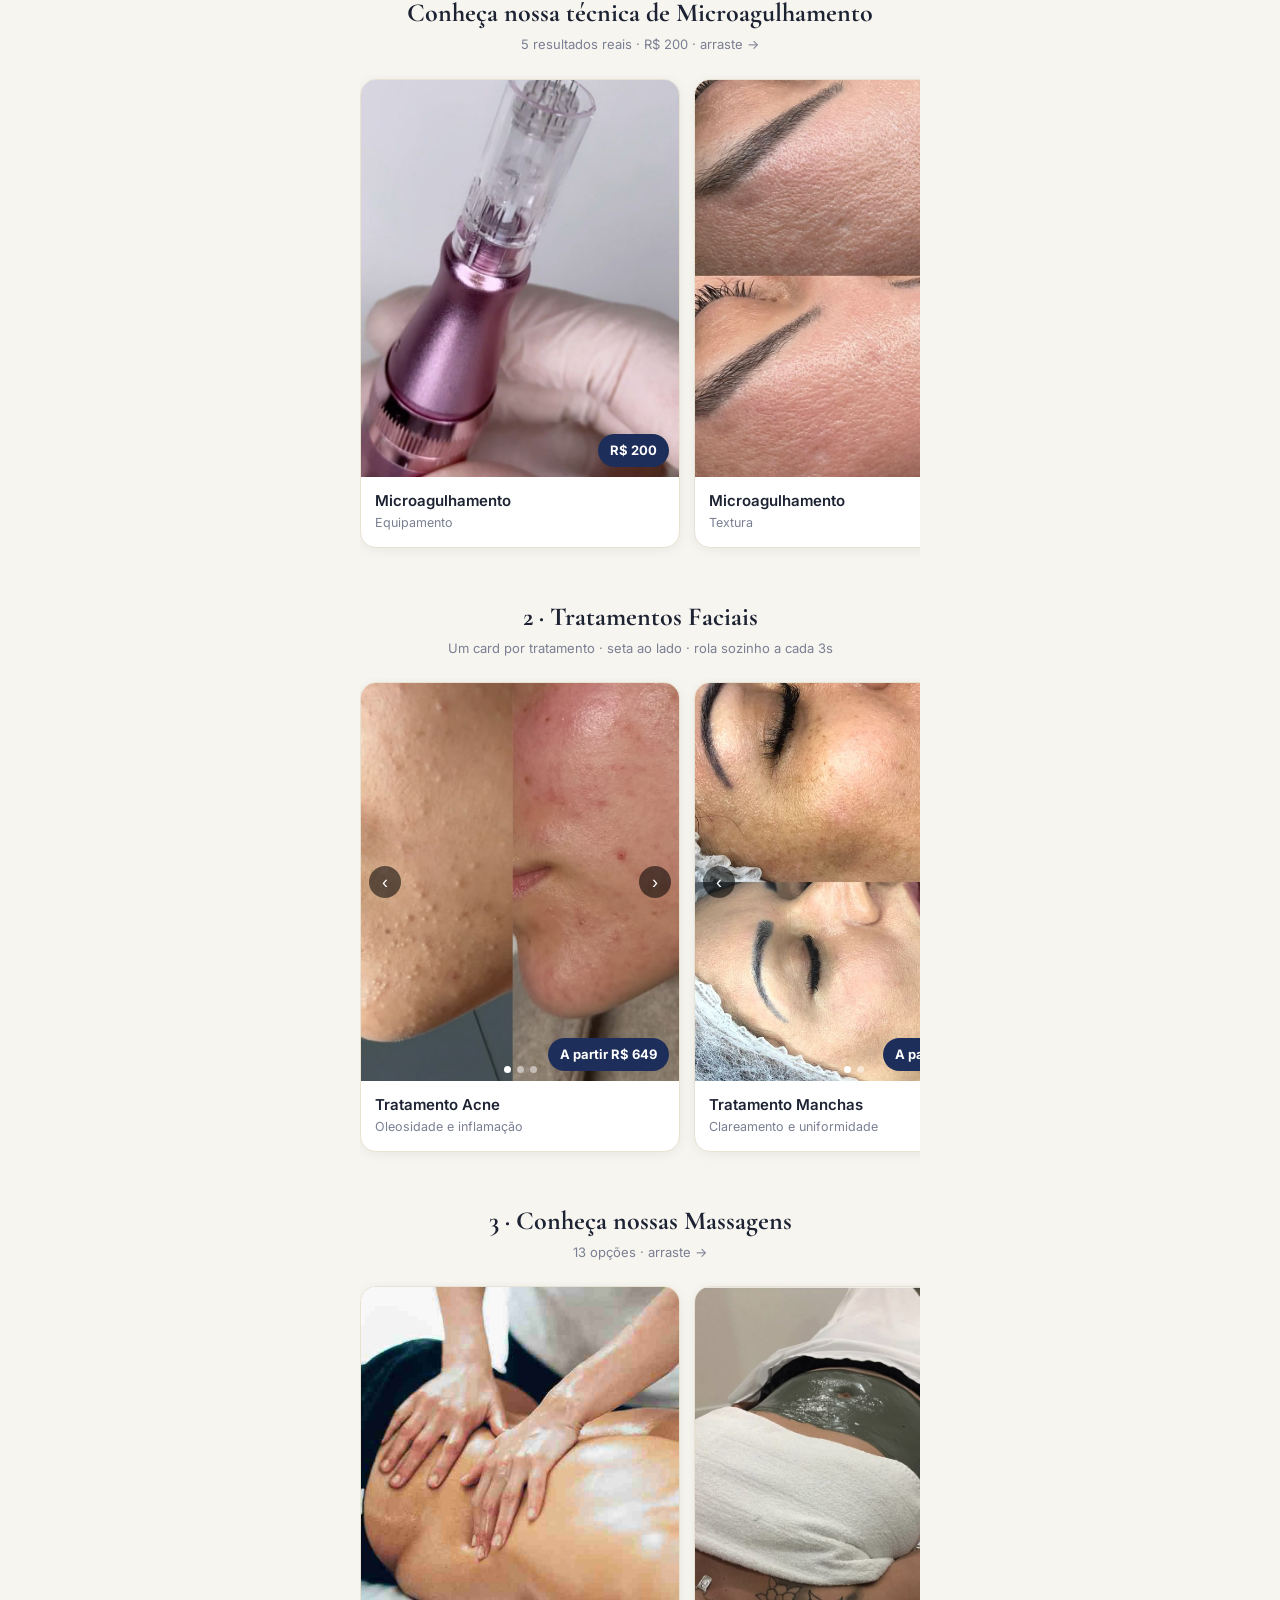
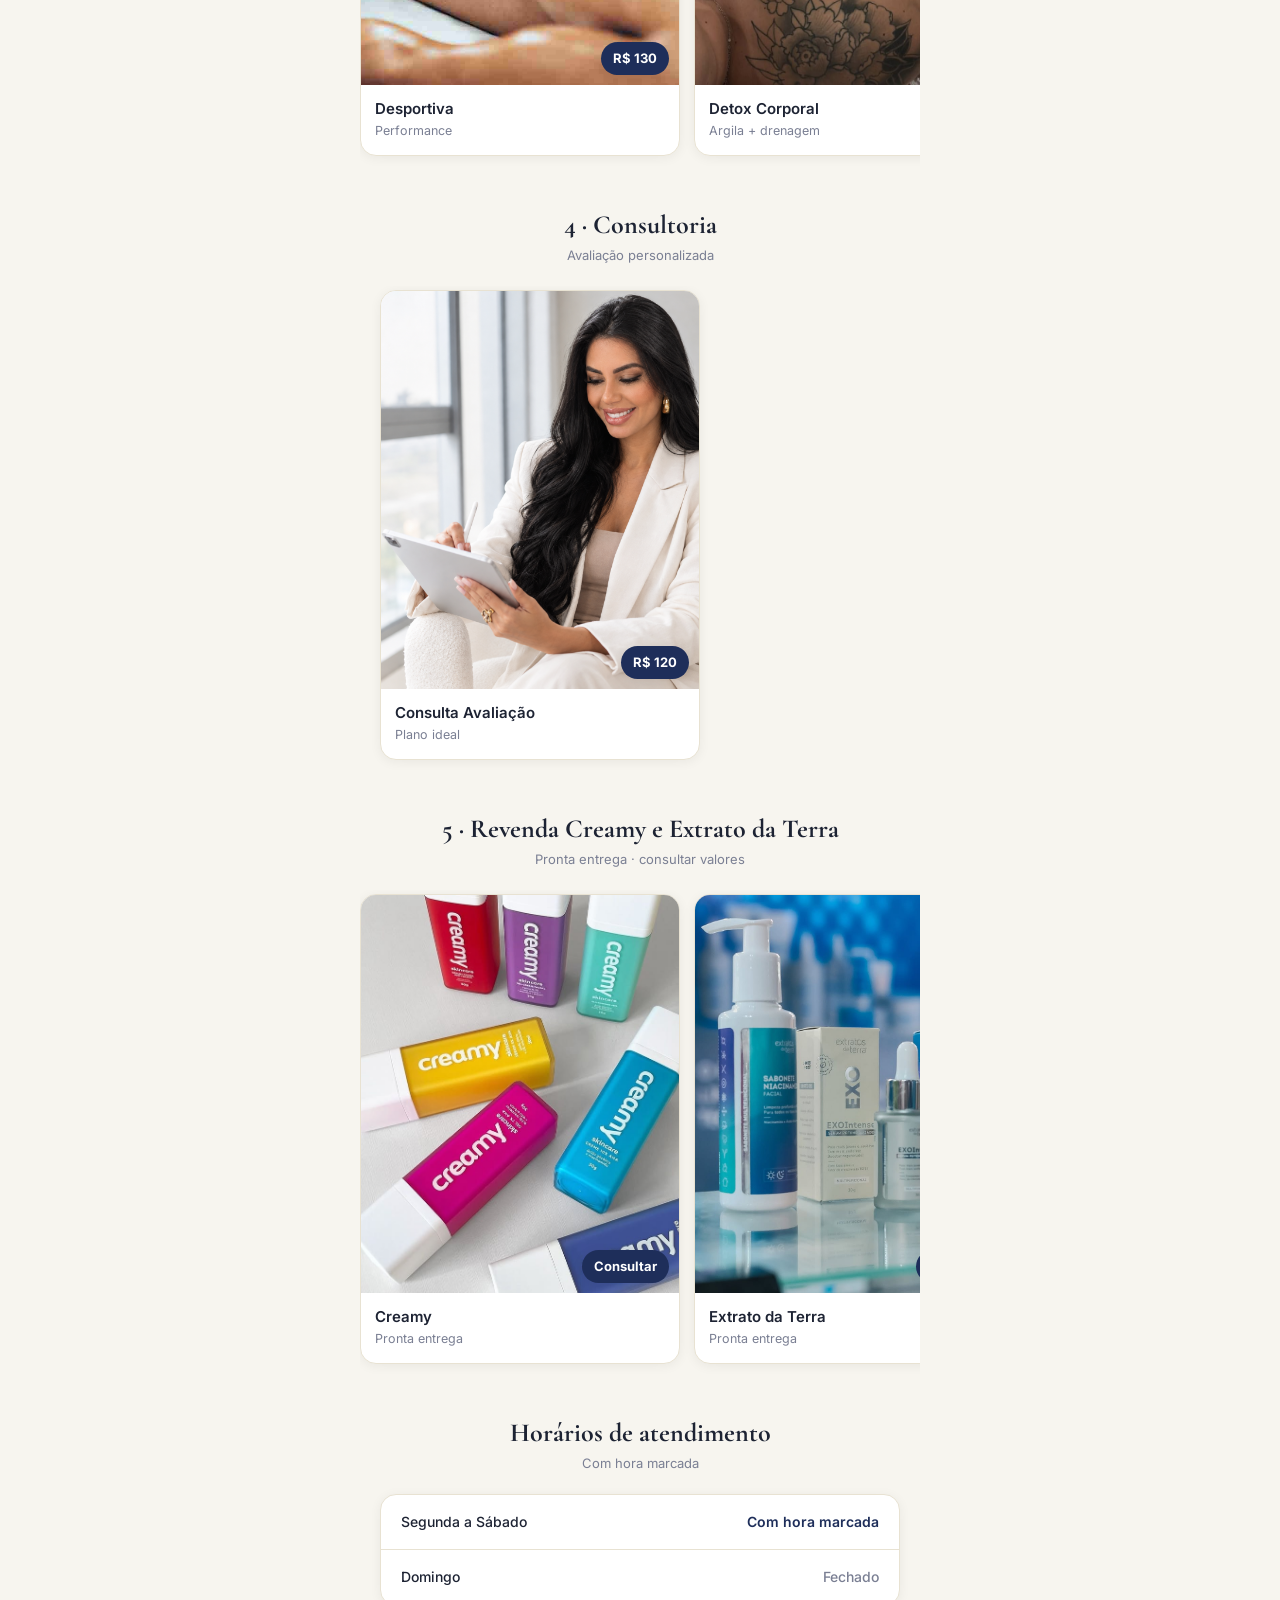
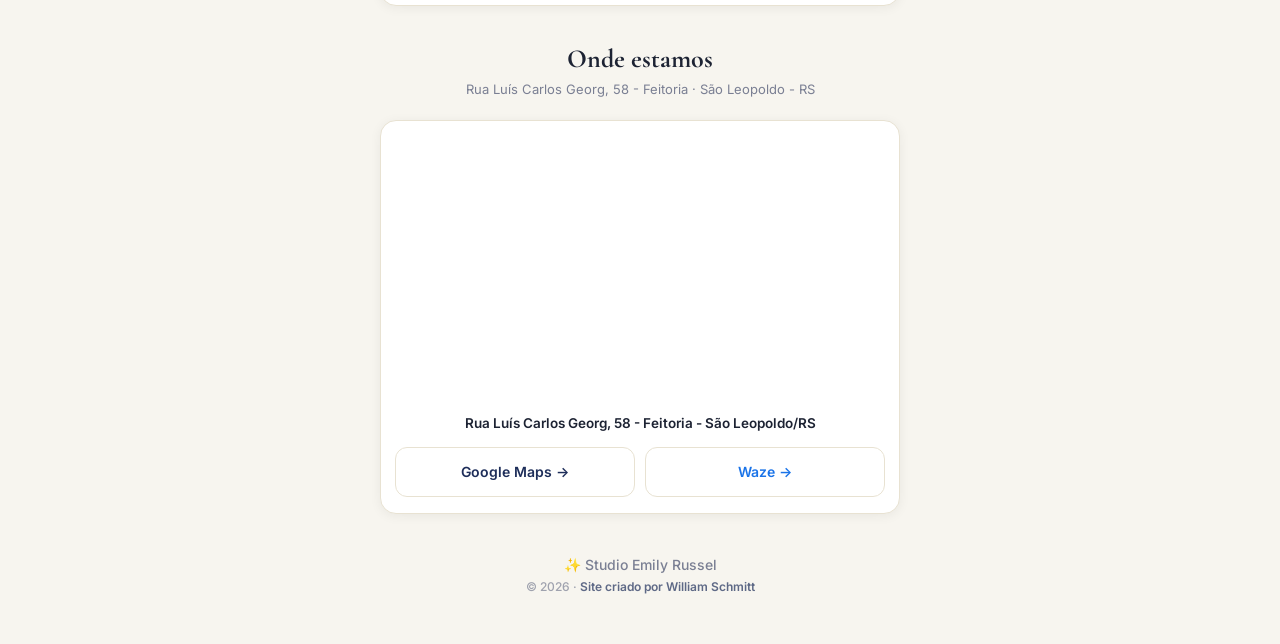
==== commit 48e1dc4d: "Remove bordas pretas video e tratamentos" ====
--- a/carrossel/index.html
+++ b/carrossel/index.html
@@ -11,12 +11,12 @@
     <link href="https://fonts.googleapis.com/css2?family=Cormorant+Garamond:wght@600;700&family=Inter:wght@400;500;600;700&display=swap" rel="stylesheet">
     <link rel="stylesheet" href="styles.css">
 <style>
-/* Só carrossel: vídeo completo menor que reels */
-.profile-cover{height:auto;aspect-ratio:9/16;max-height:72vh;max-width:400px;margin:0 auto;border-radius:0 0 24px 24px;background:#000;overflow:hidden}
-.profile-cover video{width:100%;height:100%;object-fit:contain;background:#000}
-/* Slider interno do card */
-.inner-media{position:relative;aspect-ratio:4/5;background:#000;overflow:hidden}
-.inner-slider{display:flex;overflow-x:auto;scroll-snap-type:x mandatory;scrollbar-width:none;-webkit-overflow-scrolling:touch}
+/* Só carrossel: vídeo completo sem bordas, menor que reels */
+.profile-cover{height:auto;max-width:400px;margin:0 auto;border-radius:0 0 24px 24px;background:transparent;overflow:hidden}
+.profile-cover video{display:block;width:100%;height:auto;max-height:68vh;object-fit:contain;background:transparent;margin:0 auto}
+/* Slider interno do card - sem bordas, tamanho único */
+.inner-media{position:relative;aspect-ratio:4/5;background:var(--color-card);overflow:hidden}
+.inner-slider{display:flex;height:100%;overflow-x:auto;scroll-snap-type:x mandatory;scrollbar-width:none;-webkit-overflow-scrolling:touch;background:var(--color-card)}
 .inner-slider::-webkit-scrollbar{display:none}
 .inner-slider img{flex:0 0 100%;width:100%;height:100%;object-fit:cover;scroll-snap-align:start;display:block}
 .inner-nav{position:absolute;top:50%;transform:translateY(-50%);width:32px;height:32px;border:none;border-radius:50%;background:rgba(0,0,0,.55);color:#fff;font-size:18px;line-height:1;cursor:pointer;display:flex;align-items:center;justify-content:center}
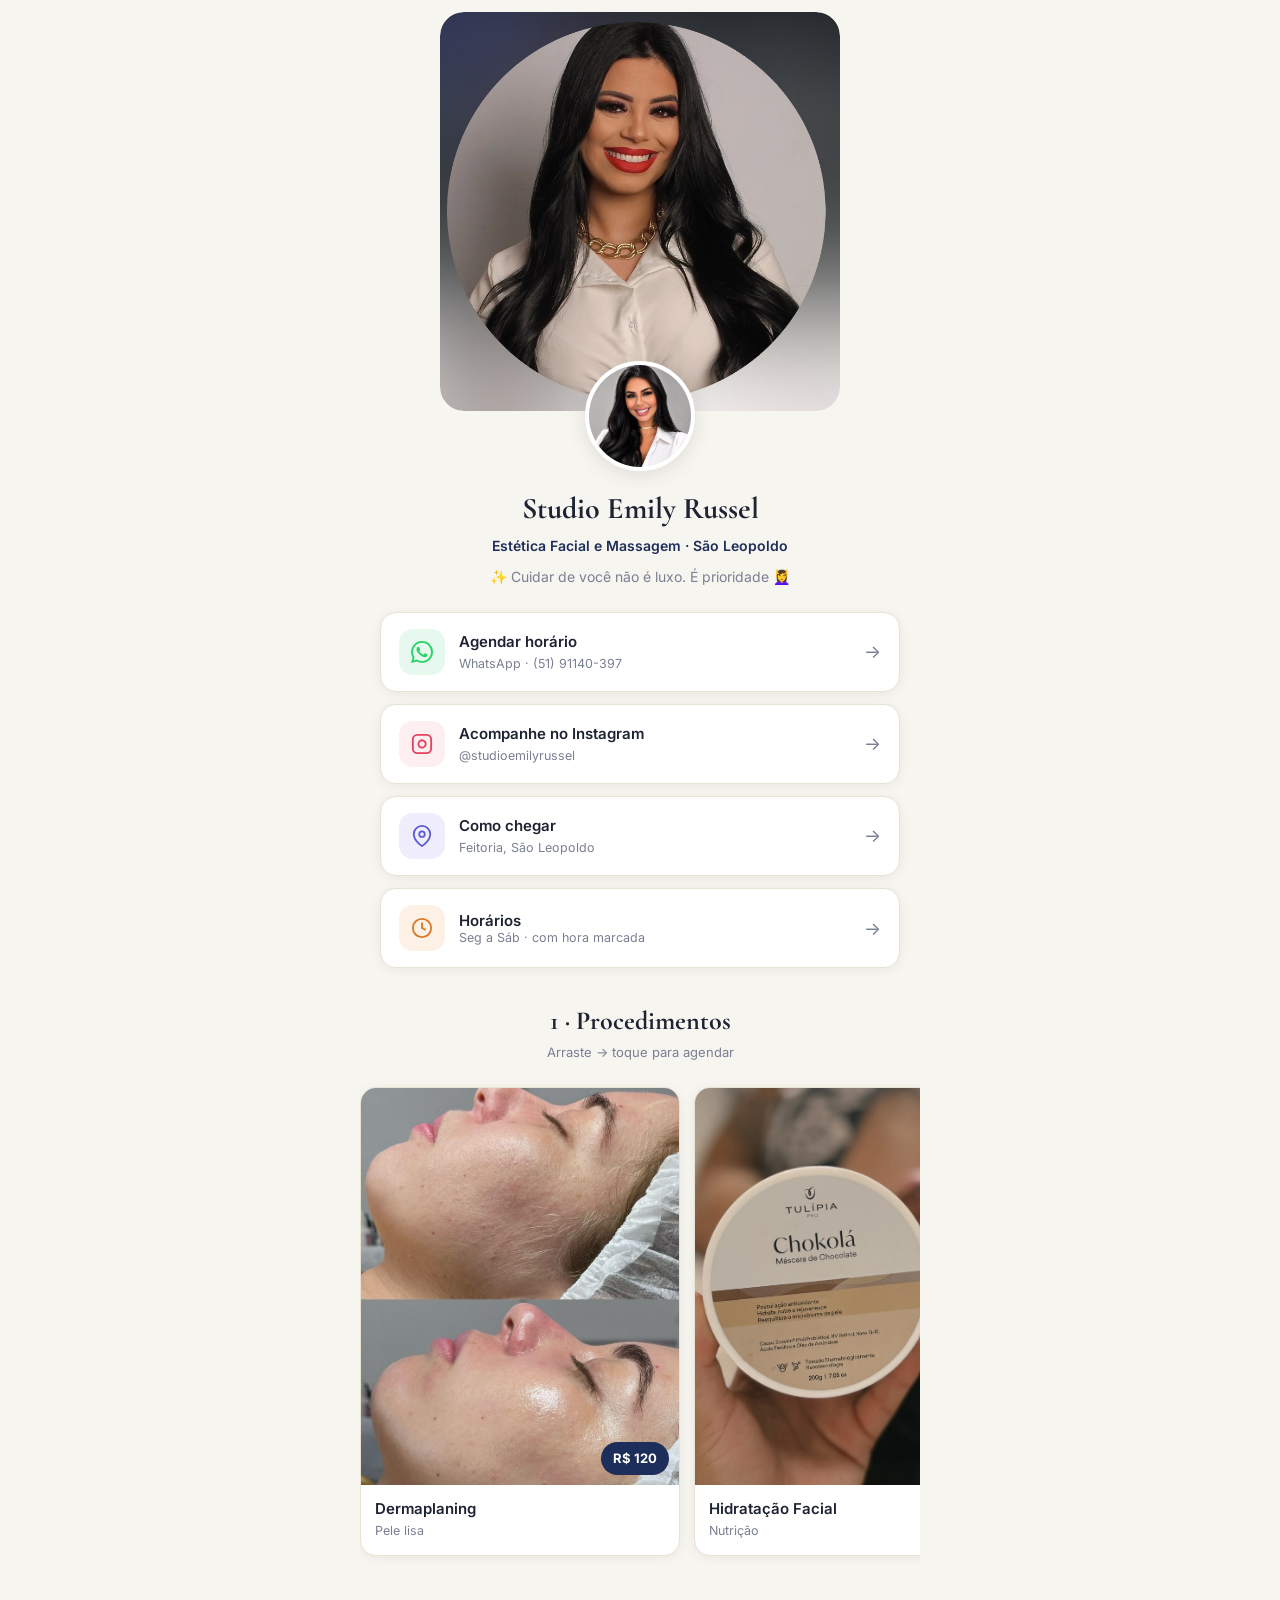
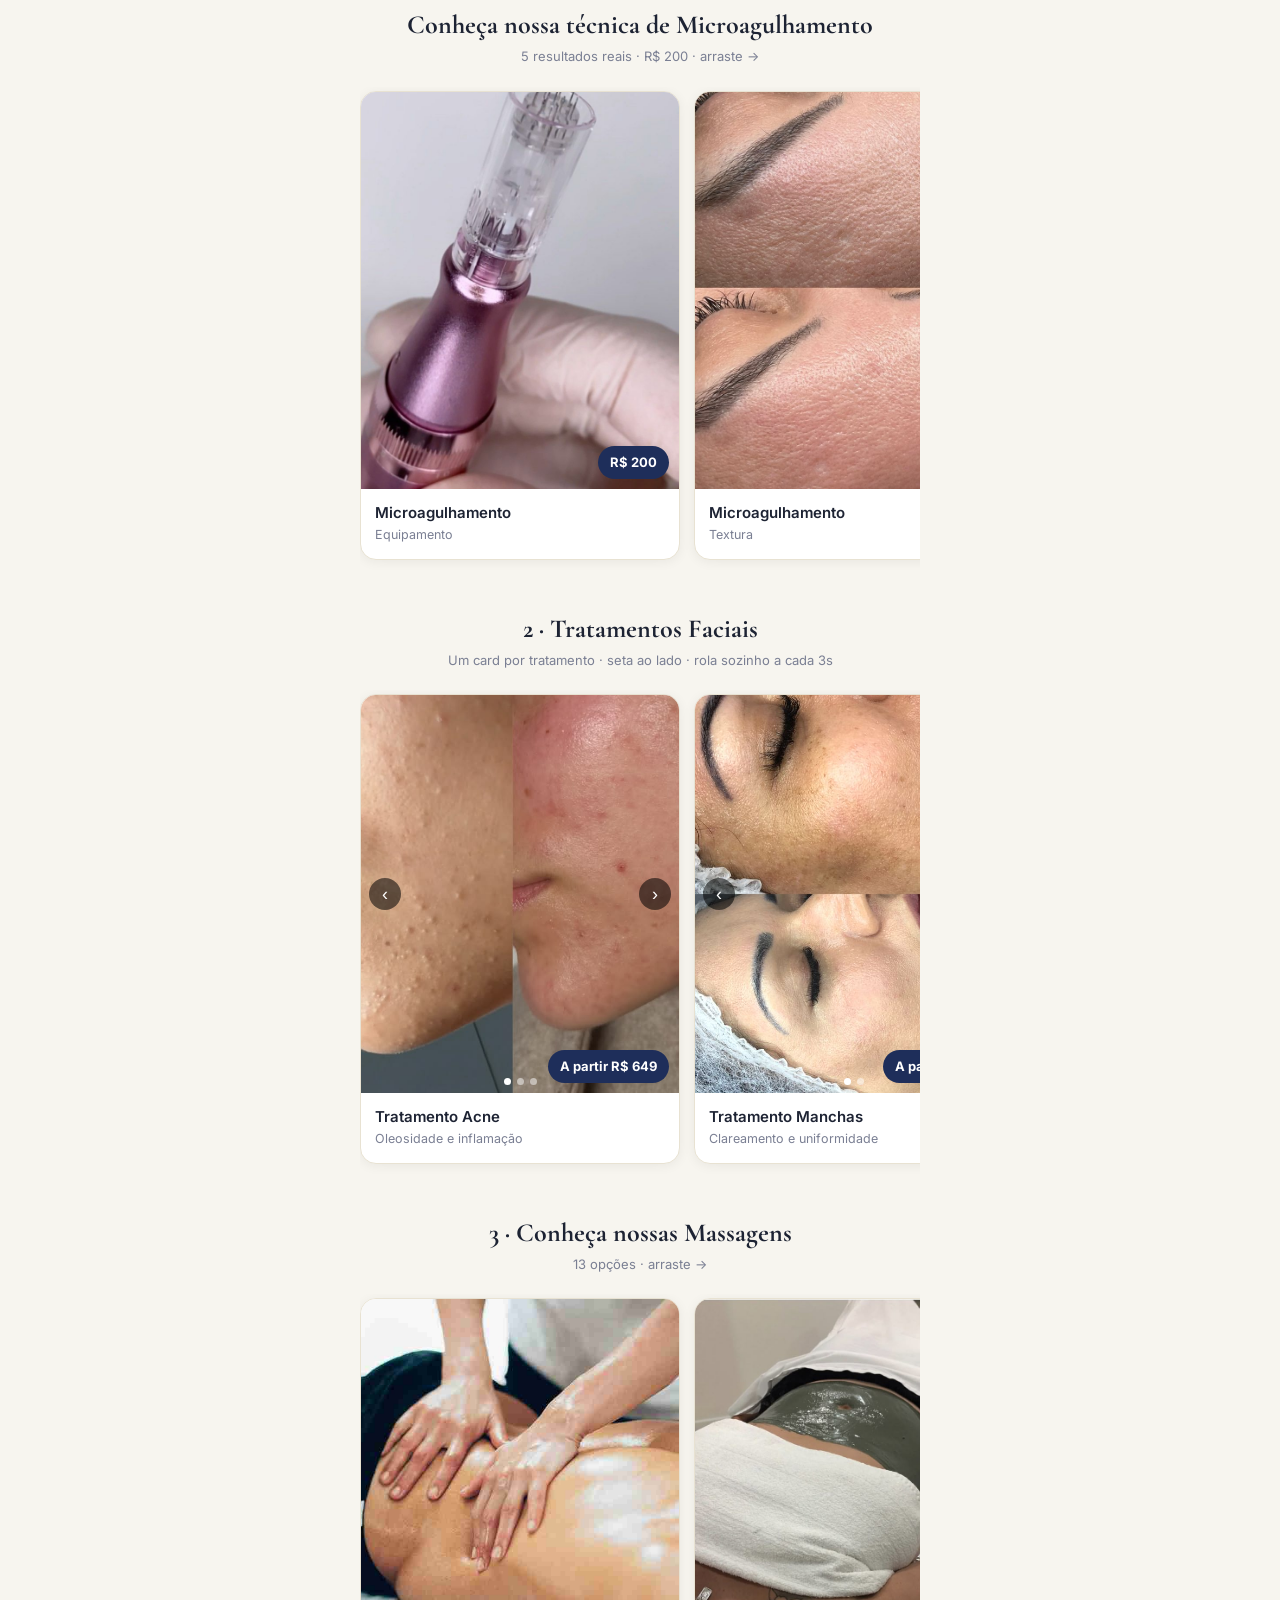
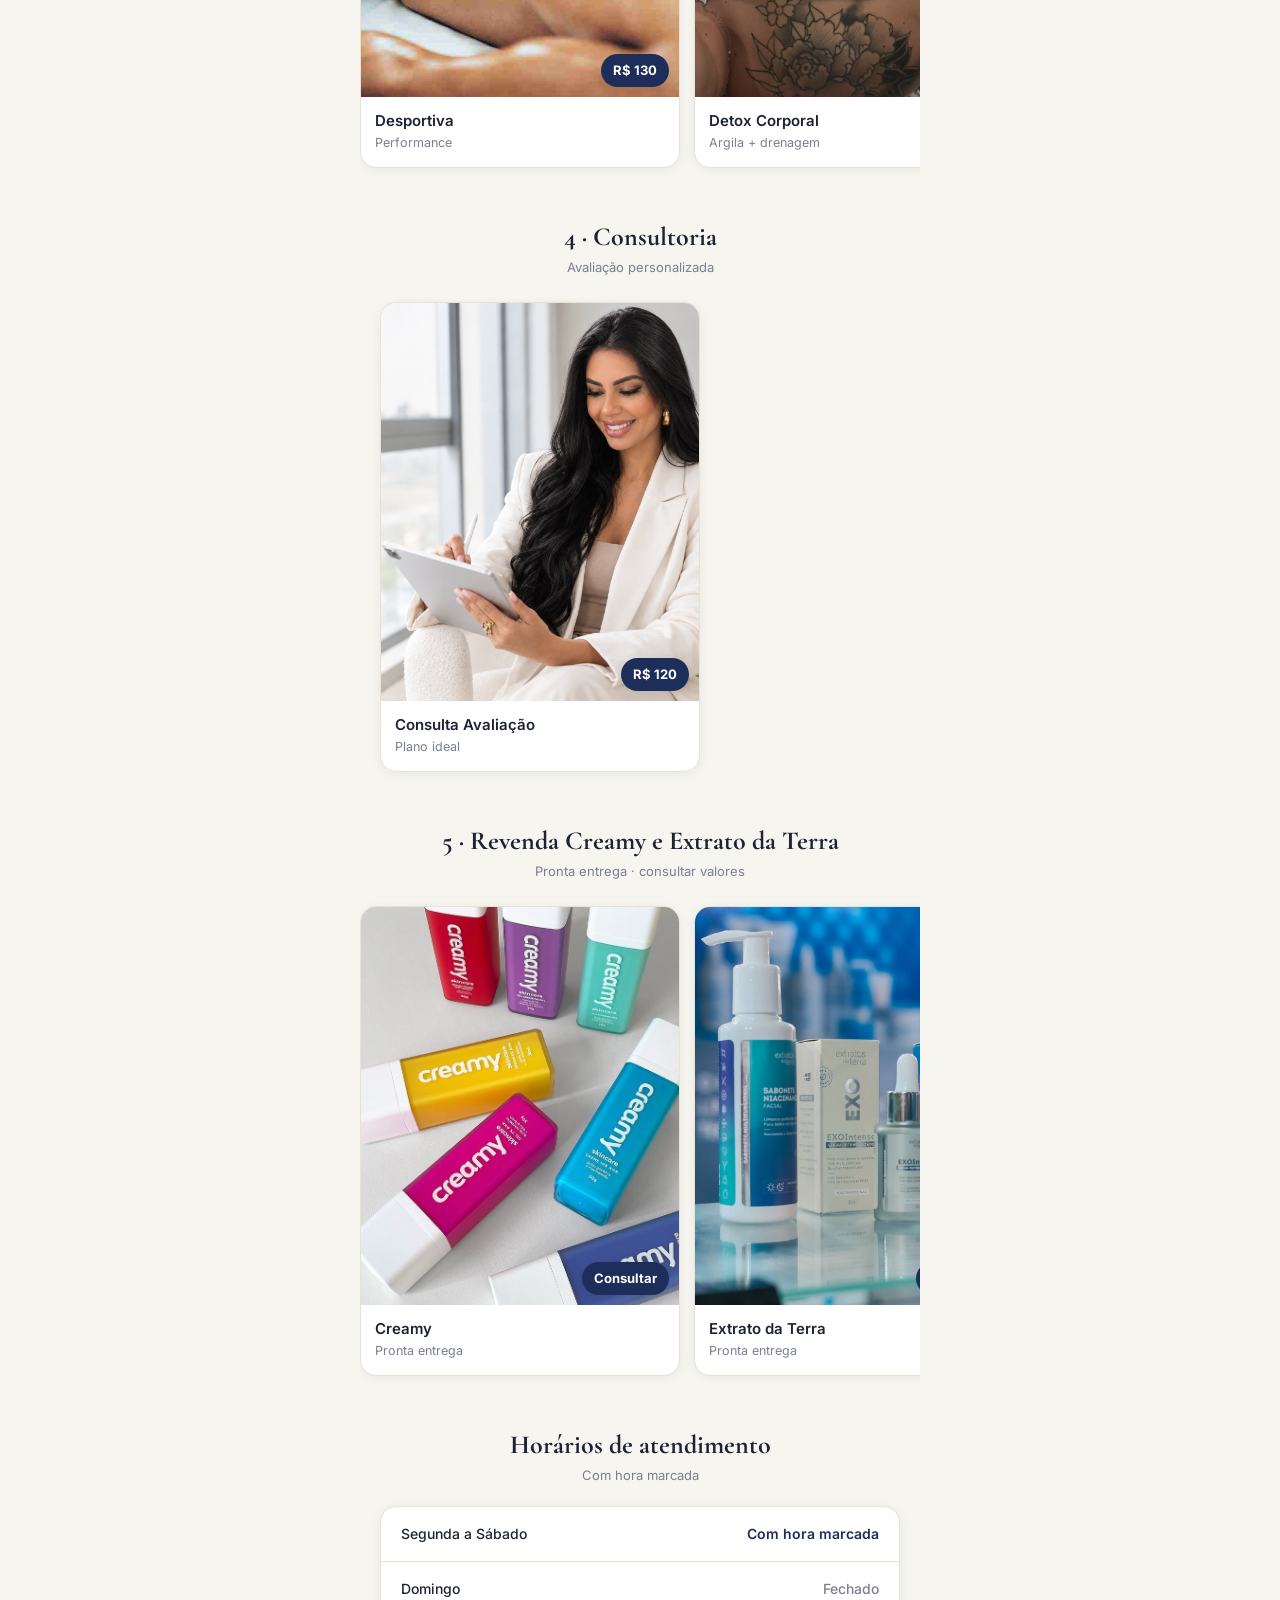
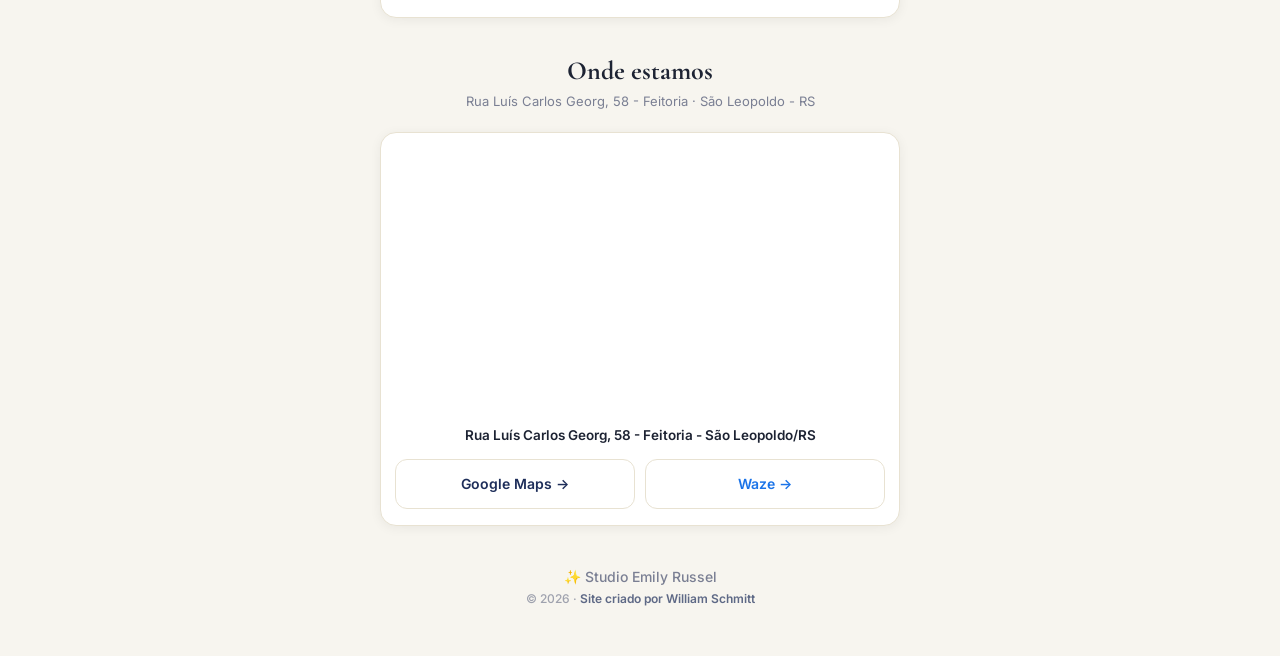
==== commit 1de1a708: "Video bordas redondas + mensagens WhatsApp personalizadas" ====
--- a/carrossel/index.html
+++ b/carrossel/index.html
@@ -1,4 +1,4 @@
-<!DOCTYPE html>
+﻿<!DOCTYPE html>
 <html lang="pt-BR">
 <head>
     <meta charset="UTF-8">
@@ -12,8 +12,8 @@
     <link rel="stylesheet" href="styles.css">
 <style>
 /* Só carrossel: vídeo completo sem bordas, menor que reels */
-.profile-cover{height:auto;max-width:400px;margin:0 auto;border-radius:0 0 24px 24px;background:transparent;overflow:hidden}
-.profile-cover video{display:block;width:100%;height:auto;max-height:68vh;object-fit:contain;background:transparent;margin:0 auto}
+.profile-cover{height:auto;max-width:400px;margin:12px auto 0;border-radius:24px;background:transparent;overflow:hidden}
+.profile-cover video{display:block;width:100%;height:auto;max-height:68vh;object-fit:contain;background:transparent;margin:0 auto;border-radius:24px}
 /* Slider interno do card - sem bordas, tamanho único */
 .inner-media{position:relative;aspect-ratio:4/5;background:var(--color-card);overflow:hidden}
 .inner-slider{display:flex;height:100%;overflow-x:auto;scroll-snap-type:x mandatory;scrollbar-width:none;-webkit-overflow-scrolling:touch;background:var(--color-card)}
@@ -38,50 +38,50 @@
 </section>
 
 <section class="section"><div class="section-title"><h2>1 · Procedimentos</h2><p>Arraste → toque para agendar</p></div><div class="vitrine-track">
-<article class="vitrine-card" onclick="window.open('https://api.whatsapp.com/send?phone=555191140397&text=Ol%C3%A1!%20Quero%20*Dermaplaning*.', '_blank')"><div class="vitrine-media"><img src="../images/drive/dermaplaning-120.jpg" loading="lazy" alt="Dermaplaning"><span class="vitrine-price">R$ 120</span></div><h3>Dermaplaning</h3><p>Pele lisa</p></article>
-<article class="vitrine-card" onclick="window.open('https://api.whatsapp.com/send?phone=555191140397&text=Ol%C3%A1!%20Quero%20*Hidratação*.', '_blank')"><div class="vitrine-media"><img src="../images/drive/hidratacao-135.jpg" loading="lazy" alt="Hidratação"><span class="vitrine-price">R$ 135</span></div><h3>Hidratação Facial</h3><p>Nutrição</p></article>
-<article class="vitrine-card" onclick="window.open('https://api.whatsapp.com/send?phone=555191140397&text=Ol%C3%A1!%20Quero%20*Hydra*.', '_blank')"><div class="vitrine-media"><img src="../images/drive/hydra-gloss-b.jpg" loading="lazy" alt="Hydra"><span class="vitrine-price">R$ 120</span></div><h3>Hydra Gloss</h3><p>Lábios</p></article>
-<article class="vitrine-card" onclick="window.open('https://api.whatsapp.com/send?phone=555191140397&text=Ol%C3%A1!%20Quero%20*Limpeza*.', '_blank')"><div class="vitrine-media"><img src="../images/drive/limpeza-b.jpg" loading="lazy" alt="Limpeza"><span class="vitrine-price">R$ 140</span></div><h3>Limpeza Personalizada</h3><p>Antes e depois</p></article>
-<article class="vitrine-card" onclick="window.open('https://api.whatsapp.com/send?phone=555191140397&text=Ol%C3%A1!%20Quero%20*Micro*.', '_blank')"><div class="vitrine-media"><img src="../images/drive/micro-d.jpg" loading="lazy" alt="Micro"><span class="vitrine-price">R$ 200</span></div><h3>Microagulhamento</h3><p>Viço</p></article>
-<article class="vitrine-card" onclick="window.open('https://api.whatsapp.com/send?phone=555191140397&text=Ol%C3%A1!%20Quero%20*Detox*.', '_blank')"><div class="vitrine-media"><img src="../images/drive/detox-facial-120.jpg" loading="lazy" alt="Detox"><span class="vitrine-price">R$ 120</span></div><h3>Detox Facial</h3><p>Equilíbrio</p></article>
-<article class="vitrine-card" onclick="window.open('https://api.whatsapp.com/send?phone=555191140397&text=Ol%C3%A1!%20Quero%20*Peeling*.', '_blank')"><div class="vitrine-media"><img src="../images/drive/peeling-170.png" loading="lazy" alt="Peeling"><span class="vitrine-price">R$ 170</span></div><h3>Peeling Químico</h3><p>Renovação</p></article>
+<article class="vitrine-card" onclick="window.open('https://api.whatsapp.com/send?phone=555191140397&text=Ol%C3%A1%2C%20vi%20o%20seu%20bio%20site%20e%20me%20interessei%20pelo%20procedimento%20de%20Dermaplaning.%20Poderia%20me%20explicar%20um%20pouco%20melhor%20como%20funciona%3F', '_blank')"><div class="vitrine-media"><img src="../images/drive/dermaplaning-120.jpg" loading="lazy" alt="Dermaplaning"><span class="vitrine-price">R$ 120</span></div><h3>Dermaplaning</h3><p>Pele lisa</p></article>
+<article class="vitrine-card" onclick="window.open('https://api.whatsapp.com/send?phone=555191140397&text=Ol%C3%A1%2C%20vi%20o%20seu%20bio%20site%20e%20me%20interessei%20pelo%20procedimento%20de%20Hidrata%C3%A7%C3%A3o%20Facial.%20Poderia%20me%20explicar%20um%20pouco%20melhor%20como%20funciona%3F', '_blank')"><div class="vitrine-media"><img src="../images/drive/hidratacao-135.jpg" loading="lazy" alt="Hidratação"><span class="vitrine-price">R$ 135</span></div><h3>Hidratação Facial</h3><p>Nutrição</p></article>
+<article class="vitrine-card" onclick="window.open('https://api.whatsapp.com/send?phone=555191140397&text=Ol%C3%A1%2C%20vi%20o%20seu%20bio%20site%20e%20me%20interessei%20pelo%20procedimento%20de%20Hydra%20Gloss.%20Poderia%20me%20explicar%20um%20pouco%20melhor%20como%20funciona%3F', '_blank')"><div class="vitrine-media"><img src="../images/drive/hydra-gloss-b.jpg" loading="lazy" alt="Hydra"><span class="vitrine-price">R$ 120</span></div><h3>Hydra Gloss</h3><p>Lábios</p></article>
+<article class="vitrine-card" onclick="window.open('https://api.whatsapp.com/send?phone=555191140397&text=Ol%C3%A1%2C%20vi%20o%20seu%20bio%20site%20e%20me%20interessei%20pelo%20procedimento%20de%20Limpeza%20de%20Pele%20Personalizada.%20Poderia%20me%20explicar%20um%20pouco%20melhor%20como%20funciona%3F', '_blank')"><div class="vitrine-media"><img src="../images/drive/limpeza-b.jpg" loading="lazy" alt="Limpeza"><span class="vitrine-price">R$ 140</span></div><h3>Limpeza Personalizada</h3><p>Antes e depois</p></article>
+<article class="vitrine-card" onclick="window.open('https://api.whatsapp.com/send?phone=555191140397&text=Ol%C3%A1%2C%20vi%20o%20seu%20bio%20site%20e%20me%20interessei%20pela%20t%C3%A9cnica%20de%20microagulhamento.%20Poderia%20me%20explicar%20um%20pouco%20melhor%20como%20funciona%3F', '_blank')"><div class="vitrine-media"><img src="../images/drive/micro-d.jpg" loading="lazy" alt="Micro"><span class="vitrine-price">R$ 200</span></div><h3>Microagulhamento</h3><p>Viço</p></article>
+<article class="vitrine-card" onclick="window.open('https://api.whatsapp.com/send?phone=555191140397&text=Ol%C3%A1%2C%20vi%20o%20seu%20bio%20site%20e%20me%20interessei%20pelo%20procedimento%20de%20Detox%20Facial.%20Poderia%20me%20explicar%20um%20pouco%20melhor%20como%20funciona%3F', '_blank')"><div class="vitrine-media"><img src="../images/drive/detox-facial-120.jpg" loading="lazy" alt="Detox"><span class="vitrine-price">R$ 120</span></div><h3>Detox Facial</h3><p>Equilíbrio</p></article>
+<article class="vitrine-card" onclick="window.open('https://api.whatsapp.com/send?phone=555191140397&text=Ol%C3%A1%2C%20vi%20o%20seu%20bio%20site%20e%20me%20interessei%20pelo%20procedimento%20de%20Peeling%20Qu%C3%ADmico.%20Poderia%20me%20explicar%20um%20pouco%20melhor%20como%20funciona%3F', '_blank')"><div class="vitrine-media"><img src="../images/drive/peeling-170.png" loading="lazy" alt="Peeling"><span class="vitrine-price">R$ 170</span></div><h3>Peeling Químico</h3><p>Renovação</p></article>
 </div></section>
 
 <section class="section"><div class="section-title"><h2>Conheça nossa técnica de Microagulhamento</h2><p>5 resultados reais · R$ 200 · arraste →</p></div><div class="vitrine-track">
-<article class="vitrine-card"><div class="vitrine-media"><img src="../images/drive/micro-a.jpg" loading="lazy" alt="Micro a"><span class="vitrine-price">R$ 200</span></div><h3>Microagulhamento</h3><p>Equipamento</p></article>
-<article class="vitrine-card"><div class="vitrine-media"><img src="../images/drive/micro-b.jpg" loading="lazy" alt="Micro b"><span class="vitrine-price">R$ 200</span></div><h3>Microagulhamento</h3><p>Textura</p></article>
-<article class="vitrine-card"><div class="vitrine-media"><img src="../images/drive/micro-c.jpg" loading="lazy" alt="Micro c"><span class="vitrine-price">R$ 200</span></div><h3>Microagulhamento</h3><p>Renovação</p></article>
-<article class="vitrine-card"><div class="vitrine-media"><img src="../images/drive/micro-d.jpg" loading="lazy" alt="Micro d"><span class="vitrine-price">R$ 200</span></div><h3>Microagulhamento</h3><p>Viço</p></article>
-<article class="vitrine-card"><div class="vitrine-media"><img src="../images/drive/micro-e.jpg" loading="lazy" alt="Micro e"><span class="vitrine-price">R$ 200</span></div><h3>Microagulhamento</h3><p>Pele nova</p></article>
+<article class="vitrine-card" onclick="window.open('https://api.whatsapp.com/send?phone=555191140397&text=Ol%C3%A1%2C%20vi%20o%20seu%20bio%20site%20e%20me%20interessei%20pela%20t%C3%A9cnica%20de%20microagulhamento.%20Poderia%20me%20explicar%20um%20pouco%20melhor%20como%20funciona%3F', '_blank')"><div class="vitrine-media"><img src="../images/drive/micro-a.jpg" loading="lazy" alt="Micro a"><span class="vitrine-price">R$ 200</span></div><h3>Microagulhamento</h3><p>Equipamento</p></article>
+<article class="vitrine-card" onclick="window.open('https://api.whatsapp.com/send?phone=555191140397&text=Ol%C3%A1%2C%20vi%20o%20seu%20bio%20site%20e%20me%20interessei%20pela%20t%C3%A9cnica%20de%20microagulhamento.%20Poderia%20me%20explicar%20um%20pouco%20melhor%20como%20funciona%3F', '_blank')"><div class="vitrine-media"><img src="../images/drive/micro-b.jpg" loading="lazy" alt="Micro b"><span class="vitrine-price">R$ 200</span></div><h3>Microagulhamento</h3><p>Textura</p></article>
+<article class="vitrine-card" onclick="window.open('https://api.whatsapp.com/send?phone=555191140397&text=Ol%C3%A1%2C%20vi%20o%20seu%20bio%20site%20e%20me%20interessei%20pela%20t%C3%A9cnica%20de%20microagulhamento.%20Poderia%20me%20explicar%20um%20pouco%20melhor%20como%20funciona%3F', '_blank')"><div class="vitrine-media"><img src="../images/drive/micro-c.jpg" loading="lazy" alt="Micro c"><span class="vitrine-price">R$ 200</span></div><h3>Microagulhamento</h3><p>Renovação</p></article>
+<article class="vitrine-card" onclick="window.open('https://api.whatsapp.com/send?phone=555191140397&text=Ol%C3%A1%2C%20vi%20o%20seu%20bio%20site%20e%20me%20interessei%20pela%20t%C3%A9cnica%20de%20microagulhamento.%20Poderia%20me%20explicar%20um%20pouco%20melhor%20como%20funciona%3F', '_blank')"><div class="vitrine-media"><img src="../images/drive/micro-d.jpg" loading="lazy" alt="Micro d"><span class="vitrine-price">R$ 200</span></div><h3>Microagulhamento</h3><p>Viço</p></article>
+<article class="vitrine-card" onclick="window.open('https://api.whatsapp.com/send?phone=555191140397&text=Ol%C3%A1%2C%20vi%20o%20seu%20bio%20site%20e%20me%20interessei%20pela%20t%C3%A9cnica%20de%20microagulhamento.%20Poderia%20me%20explicar%20um%20pouco%20melhor%20como%20funciona%3F', '_blank')"><div class="vitrine-media"><img src="../images/drive/micro-e.jpg" loading="lazy" alt="Micro e"><span class="vitrine-price">R$ 200</span></div><h3>Microagulhamento</h3><p>Pele nova</p></article>
 </div></section>
 
 <section class="section"><div class="section-title"><h2>2 · Tratamentos Faciais</h2><p>Um card por tratamento · seta ao lado · rola sozinho a cada 3s</p></div><div class="vitrine-track">
-<article class="vitrine-card" onclick="window.open('https://api.whatsapp.com/send?phone=555191140397&text=Ol%C3%A1!%20Quero%20*Acne*.', '_blank')"><div class="inner-media"><div class="inner-slider"><img src="../images/drive/acne-1.jpg" loading="lazy" alt="Acne 1"><img src="../images/drive/acne-2.jpg" loading="lazy" alt="Acne 2"><img src="../images/drive/acne-3.jpg" loading="lazy" alt="Acne 3"></div><button class="inner-nav inner-prev" aria-label="Anterior">‹</button><button class="inner-nav inner-next" aria-label="Próxima">›</button><div class="inner-dots"><span class="on"></span><span></span><span></span></div><span class="vitrine-price">A partir R$ 649</span></div><h3>Tratamento Acne</h3><p>Oleosidade e inflamação</p></article>
-<article class="vitrine-card" onclick="window.open('https://api.whatsapp.com/send?phone=555191140397&text=Ol%C3%A1!%20Quero%20*Manchas*.', '_blank')"><div class="inner-media"><div class="inner-slider"><img src="../images/drive/manchas-1.jpg" loading="lazy" alt="Manchas 1"><img src="../images/drive/manchas-2.jpg" loading="lazy" alt="Manchas 2"></div><button class="inner-nav inner-prev" aria-label="Anterior">‹</button><button class="inner-nav inner-next" aria-label="Próxima">›</button><div class="inner-dots"><span class="on"></span><span></span></div><span class="vitrine-price">A partir R$ 729</span></div><h3>Tratamento Manchas</h3><p>Clareamento e uniformidade</p></article>
-<article class="vitrine-card" onclick="window.open('https://api.whatsapp.com/send?phone=555191140397&text=Ol%C3%A1!%20Quero%20*Rejuvenescimento*.', '_blank')"><div class="vitrine-media"><img src="../images/drive/rejuvenescimento-699.jpg" loading="lazy" alt="Rejuve" style="width:100%;height:100%;object-fit:cover;display:block"><span class="vitrine-price">A partir R$ 699</span></div><h3>Rejuvenescimento</h3><p>Firmeza e viço</p></article>
+<article class="vitrine-card" onclick="window.open('https://api.whatsapp.com/send?phone=555191140397&text=Ol%C3%A1%2C%20vi%20o%20seu%20bio%20site%20e%20me%20interessei%20pelo%20tratamento%20de%20acne.%20Poderia%20me%20explicar%20um%20pouco%20melhor%20como%20funciona%3F', '_blank')"><div class="inner-media"><div class="inner-slider"><img src="../images/drive/acne-1.jpg" loading="lazy" alt="Acne 1"><img src="../images/drive/acne-2.jpg" loading="lazy" alt="Acne 2"><img src="../images/drive/acne-3.jpg" loading="lazy" alt="Acne 3"></div><button class="inner-nav inner-prev" aria-label="Anterior">‹</button><button class="inner-nav inner-next" aria-label="Próxima">›</button><div class="inner-dots"><span class="on"></span><span></span><span></span></div><span class="vitrine-price">A partir R$ 649</span></div><h3>Tratamento Acne</h3><p>Oleosidade e inflamação</p></article>
+<article class="vitrine-card" onclick="window.open('https://api.whatsapp.com/send?phone=555191140397&text=Ol%C3%A1%2C%20vi%20o%20seu%20bio%20site%20e%20me%20interessei%20pelo%20tratamento%20de%20manchas.%20Poderia%20me%20explicar%20um%20pouco%20melhor%20como%20funciona%3F', '_blank')"><div class="inner-media"><div class="inner-slider"><img src="../images/drive/manchas-1.jpg" loading="lazy" alt="Manchas 1"><img src="../images/drive/manchas-2.jpg" loading="lazy" alt="Manchas 2"></div><button class="inner-nav inner-prev" aria-label="Anterior">‹</button><button class="inner-nav inner-next" aria-label="Próxima">›</button><div class="inner-dots"><span class="on"></span><span></span></div><span class="vitrine-price">A partir R$ 729</span></div><h3>Tratamento Manchas</h3><p>Clareamento e uniformidade</p></article>
+<article class="vitrine-card" onclick="window.open('https://api.whatsapp.com/send?phone=555191140397&text=Ol%C3%A1%2C%20vi%20o%20seu%20bio%20site%20e%20me%20interessei%20pelo%20tratamento%20de%20rejuvenescimento.%20Poderia%20me%20explicar%20um%20pouco%20melhor%20como%20funciona%3F', '_blank')"><div class="vitrine-media"><img src="../images/drive/rejuvenescimento-699.jpg" loading="lazy" alt="Rejuve" style="width:100%;height:100%;object-fit:cover;display:block"><span class="vitrine-price">A partir R$ 699</span></div><h3>Rejuvenescimento</h3><p>Firmeza e viço</p></article>
 </div></section>
 
 <section class="section"><div class="section-title"><h2>3 · Conheça nossas Massagens</h2><p>13 opções · arraste →</p></div><div class="vitrine-track">
-<article class="vitrine-card"><div class="vitrine-media"><img src="../images/drive/massagem-desportiva-130.jpg" loading="lazy" alt=""><span class="vitrine-price">R$ 130</span></div><h3>Desportiva</h3><p>Performance</p></article>
-<article class="vitrine-card"><div class="vitrine-media"><img src="../images/drive/massagem-detox-corporal-180.jpg" loading="lazy" alt=""><span class="vitrine-price">R$ 180</span></div><h3>Detox Corporal</h3><p>Argila + drenagem</p></article>
-<article class="vitrine-card"><div class="vitrine-media"><img src="../images/drive/massagem-drenagem-130.jpg" loading="lazy" alt=""><span class="vitrine-price">R$ 130</span></div><h3>Drenagem</h3><p>Leveza</p></article>
-<article class="vitrine-card"><div class="vitrine-media"><img src="../images/drive/massagem-geriatra-110.jpg" loading="lazy" alt=""><span class="vitrine-price">R$ 110</span></div><h3>Geriatra</h3><p>Delicado</p></article>
-<article class="vitrine-card"><div class="vitrine-media"><img src="../images/drive/massagem-gestantes-110.jpg" loading="lazy" alt=""><span class="vitrine-price">R$ 110</span></div><h3>Gestantes</h3><p>Conforto</p></article>
-<article class="vitrine-card"><div class="vitrine-media"><img src="../images/drive/liberacao-miofacial-150.jpg" loading="lazy" alt=""><span class="vitrine-price">R$ 150</span></div><h3>Liberação Miofascial</h3><p>Mobilidade</p></article>
-<article class="vitrine-card"><div class="vitrine-media"><img src="../images/drive/massagem-mio-localizada-80.jpg" loading="lazy" alt=""><span class="vitrine-price">R$ 80</span></div><h3>Localizada</h3><p>Foco</p></article>
-<article class="vitrine-card"><div class="vitrine-media"><img src="../images/drive/massagem-relaxante-110.jpg" loading="lazy" alt=""><span class="vitrine-price">R$ 110</span></div><h3>Relaxante</h3><p>Bem-estar</p></article>
-<article class="vitrine-card"><div class="vitrine-media"><img src="../images/drive/massagem-modeladora-140.jpg" loading="lazy" alt=""><span class="vitrine-price">R$ 140</span></div><h3>Modeladora</h3><p>Contorno</p></article>
-<article class="vitrine-card"><div class="vitrine-media"><img src="../images/drive/pedras-quentes-150.jpg" loading="lazy" alt=""><span class="vitrine-price">R$ 150</span></div><h3>Pedras Quentes</h3><p>Calor</p></article>
-<article class="vitrine-card"><div class="vitrine-media"><img src="../images/drive/massagem-quick-40.jpg" loading="lazy" alt=""><span class="vitrine-price">R$ 40</span></div><h3>Quick Massage</h3><p>Rápida</p></article>
-<article class="vitrine-card"><div class="vitrine-media"><img src="../images/drive/massagem-tapping-60.jpg" loading="lazy" alt=""><span class="vitrine-price">R$ 60</span></div><h3>Tapping</h3><p>Muscular</p></article>
-<article class="vitrine-card"><div class="vitrine-media"><img src="../images/drive/massagem-terapeutica-130.jpg" loading="lazy" alt=""><span class="vitrine-price">R$ 130</span></div><h3>Terapêutica</h3><p>Recuperação</p></article>
+<article class="vitrine-card" onclick="window.open('https://api.whatsapp.com/send?phone=555191140397&text=Ol%C3%A1%2C%20vi%20o%20seu%20bio%20site%20e%20me%20interessei%20pela%20massagem%20desportiva.%20Poderia%20me%20explicar%20um%20pouco%20melhor%20como%20funciona%3F', '_blank')"><div class="vitrine-media"><img src="../images/drive/massagem-desportiva-130.jpg" loading="lazy" alt=""><span class="vitrine-price">R$ 130</span></div><h3>Desportiva</h3><p>Performance</p></article>
+<article class="vitrine-card" onclick="window.open('https://api.whatsapp.com/send?phone=555191140397&text=Ol%C3%A1%2C%20vi%20o%20seu%20bio%20site%20e%20me%20interessei%20pela%20massagem%20detox%20corporal.%20Poderia%20me%20explicar%20um%20pouco%20melhor%20como%20funciona%3F', '_blank')"><div class="vitrine-media"><img src="../images/drive/massagem-detox-corporal-180.jpg" loading="lazy" alt=""><span class="vitrine-price">R$ 180</span></div><h3>Detox Corporal</h3><p>Argila + drenagem</p></article>
+<article class="vitrine-card" onclick="window.open('https://api.whatsapp.com/send?phone=555191140397&text=Ol%C3%A1%2C%20vi%20o%20seu%20bio%20site%20e%20me%20interessei%20pela%20massagem%20de%20drenagem%20linf%C3%A1tica.%20Poderia%20me%20explicar%20um%20pouco%20melhor%20como%20funciona%3F', '_blank')"><div class="vitrine-media"><img src="../images/drive/massagem-drenagem-130.jpg" loading="lazy" alt=""><span class="vitrine-price">R$ 130</span></div><h3>Drenagem</h3><p>Leveza</p></article>
+<article class="vitrine-card" onclick="window.open('https://api.whatsapp.com/send?phone=555191140397&text=Ol%C3%A1%2C%20vi%20o%20seu%20bio%20site%20e%20me%20interessei%20pela%20massagem%20geriatra.%20Poderia%20me%20explicar%20um%20pouco%20melhor%20como%20funciona%3F', '_blank')"><div class="vitrine-media"><img src="../images/drive/massagem-geriatra-110.jpg" loading="lazy" alt=""><span class="vitrine-price">R$ 110</span></div><h3>Geriatra</h3><p>Delicado</p></article>
+<article class="vitrine-card" onclick="window.open('https://api.whatsapp.com/send?phone=555191140397&text=Ol%C3%A1%2C%20vi%20o%20seu%20bio%20site%20e%20me%20interessei%20pela%20massagem%20para%20gestantes.%20Poderia%20me%20explicar%20um%20pouco%20melhor%20como%20funciona%3F', '_blank')"><div class="vitrine-media"><img src="../images/drive/massagem-gestantes-110.jpg" loading="lazy" alt=""><span class="vitrine-price">R$ 110</span></div><h3>Gestantes</h3><p>Conforto</p></article>
+<article class="vitrine-card" onclick="window.open('https://api.whatsapp.com/send?phone=555191140397&text=Ol%C3%A1%2C%20vi%20o%20seu%20bio%20site%20e%20me%20interessei%20pela%20massagem%20de%20libera%C3%A7%C3%A3o%20miofascial.%20Poderia%20me%20explicar%20um%20pouco%20melhor%20como%20funciona%3F', '_blank')"><div class="vitrine-media"><img src="../images/drive/liberacao-miofacial-150.jpg" loading="lazy" alt=""><span class="vitrine-price">R$ 150</span></div><h3>Liberação Miofascial</h3><p>Mobilidade</p></article>
+<article class="vitrine-card" onclick="window.open('https://api.whatsapp.com/send?phone=555191140397&text=Ol%C3%A1%2C%20vi%20o%20seu%20bio%20site%20e%20me%20interessei%20pela%20massagem%20de%20libera%C3%A7%C3%A3o%20localizada.%20Poderia%20me%20explicar%20um%20pouco%20melhor%20como%20funciona%3F', '_blank')"><div class="vitrine-media"><img src="../images/drive/massagem-mio-localizada-80.jpg" loading="lazy" alt=""><span class="vitrine-price">R$ 80</span></div><h3>Localizada</h3><p>Foco</p></article>
+<article class="vitrine-card" onclick="window.open('https://api.whatsapp.com/send?phone=555191140397&text=Ol%C3%A1%2C%20vi%20o%20seu%20bio%20site%20e%20me%20interessei%20pela%20massagem%20relaxante.%20Poderia%20me%20explicar%20um%20pouco%20melhor%20como%20funciona%3F', '_blank')"><div class="vitrine-media"><img src="../images/drive/massagem-relaxante-110.jpg" loading="lazy" alt=""><span class="vitrine-price">R$ 110</span></div><h3>Relaxante</h3><p>Bem-estar</p></article>
+<article class="vitrine-card" onclick="window.open('https://api.whatsapp.com/send?phone=555191140397&text=Ol%C3%A1%2C%20vi%20o%20seu%20bio%20site%20e%20me%20interessei%20pela%20massagem%20modeladora.%20Poderia%20me%20explicar%20um%20pouco%20melhor%20como%20funciona%3F', '_blank')"><div class="vitrine-media"><img src="../images/drive/massagem-modeladora-140.jpg" loading="lazy" alt=""><span class="vitrine-price">R$ 140</span></div><h3>Modeladora</h3><p>Contorno</p></article>
+<article class="vitrine-card" onclick="window.open('https://api.whatsapp.com/send?phone=555191140397&text=Ol%C3%A1%2C%20vi%20o%20seu%20bio%20site%20e%20me%20interessei%20pela%20massagem%20de%20pedras%20quentes.%20Poderia%20me%20explicar%20um%20pouco%20melhor%20como%20funciona%3F', '_blank')"><div class="vitrine-media"><img src="../images/drive/pedras-quentes-150.jpg" loading="lazy" alt=""><span class="vitrine-price">R$ 150</span></div><h3>Pedras Quentes</h3><p>Calor</p></article>
+<article class="vitrine-card" onclick="window.open('https://api.whatsapp.com/send?phone=555191140397&text=Ol%C3%A1%2C%20vi%20o%20seu%20bio%20site%20e%20me%20interessei%20pela%20quick%20massage.%20Poderia%20me%20explicar%20um%20pouco%20melhor%20como%20funciona%3F', '_blank')"><div class="vitrine-media"><img src="../images/drive/massagem-quick-40.jpg" loading="lazy" alt=""><span class="vitrine-price">R$ 40</span></div><h3>Quick Massage</h3><p>Rápida</p></article>
+<article class="vitrine-card" onclick="window.open('https://api.whatsapp.com/send?phone=555191140397&text=Ol%C3%A1%2C%20vi%20o%20seu%20bio%20site%20e%20me%20interessei%20pelo%20tapping%20terap%C3%AAutico.%20Poderia%20me%20explicar%20um%20pouco%20melhor%20como%20funciona%3F', '_blank')"><div class="vitrine-media"><img src="../images/drive/massagem-tapping-60.jpg" loading="lazy" alt=""><span class="vitrine-price">R$ 60</span></div><h3>Tapping</h3><p>Muscular</p></article>
+<article class="vitrine-card" onclick="window.open('https://api.whatsapp.com/send?phone=555191140397&text=Ol%C3%A1%2C%20vi%20o%20seu%20bio%20site%20e%20me%20interessei%20pela%20massagem%20terap%C3%AAutica.%20Poderia%20me%20explicar%20um%20pouco%20melhor%20como%20funciona%3F', '_blank')"><div class="vitrine-media"><img src="../images/drive/massagem-terapeutica-130.jpg" loading="lazy" alt=""><span class="vitrine-price">R$ 130</span></div><h3>Terapêutica</h3><p>Recuperação</p></article>
 </div></section>
 
-<section class="section"><div class="section-title"><h2>4 · Consultoria</h2><p>Avaliação personalizada</p></div><div class="vitrine-track"><article class="vitrine-card" onclick="window.open('https://api.whatsapp.com/send?phone=555191140397&text=Ol%C3%A1!%20Quero%20*Consulta*.', '_blank')"><div class="vitrine-media"><img src="../images/drive/consulta-avaliacao-120.png" loading="lazy" alt="Consulta"><span class="vitrine-price">R$ 120</span></div><h3>Consulta Avaliação</h3><p>Plano ideal</p></article></div></section>
+<section class="section"><div class="section-title"><h2>4 · Consultoria</h2><p>Avaliação personalizada</p></div><div class="vitrine-track"><article class="vitrine-card" onclick="window.open('https://api.whatsapp.com/send?phone=555191140397&text=Ol%C3%A1%2C%20vi%20o%20seu%20bio%20site%20e%20me%20interessei%20pela%20consulta%20de%20avalia%C3%A7%C3%A3o.%20Poderia%20me%20explicar%20um%20pouco%20melhor%20como%20funciona%3F', '_blank')"><div class="vitrine-media"><img src="../images/drive/consulta-avaliacao-120.png" loading="lazy" alt="Consulta"><span class="vitrine-price">R$ 120</span></div><h3>Consulta Avaliação</h3><p>Plano ideal</p></article></div></section>
 
 <section class="section" id="vitrine"><div class="section-title"><h2>5 · Revenda Creamy e Extrato da Terra</h2><p>Pronta entrega · consultar valores</p></div><div class="vitrine-track">
-<article class="vitrine-card" onclick="window.open('https://api.whatsapp.com/send?phone=555191140397&text=Ol%C3%A1!%20Quero%20*Creamy*.', '_blank')"><div class="vitrine-media"><img src="../images/drive/creamy-pronta.jpg" loading="lazy" alt=""><span class="vitrine-price">Consultar</span></div><h3>Creamy</h3><p>Pronta entrega</p></article>
-<article class="vitrine-card" onclick="window.open('https://api.whatsapp.com/send?phone=555191140397&text=Ol%C3%A1!%20Quero%20*Extrato*.', '_blank')"><div class="vitrine-media"><img src="../images/drive/extrato-pronta.jpg" loading="lazy" alt=""><span class="vitrine-price">Consultar</span></div><h3>Extrato da Terra</h3><p>Pronta entrega</p></article>
+<article class="vitrine-card" onclick="window.open('https://api.whatsapp.com/send?phone=555191140397&text=Ol%C3%A1%2C%20vi%20o%20seu%20bio%20site%20e%20me%20interessei%20pelo%20produto%20Creamy.%20Poderia%20me%20explicar%20um%20pouco%20melhor%20como%20funciona%3F', '_blank')"><div class="vitrine-media"><img src="../images/drive/creamy-pronta.jpg" loading="lazy" alt=""><span class="vitrine-price">Consultar</span></div><h3>Creamy</h3><p>Pronta entrega</p></article>
+<article class="vitrine-card" onclick="window.open('https://api.whatsapp.com/send?phone=555191140397&text=Ol%C3%A1%2C%20vi%20o%20seu%20bio%20site%20e%20me%20interessei%20pelo%20produto%20Extrato%20da%20Terra.%20Poderia%20me%20explicar%20um%20pouco%20melhor%20como%20funciona%3F', '_blank')"><div class="vitrine-media"><img src="../images/drive/extrato-pronta.jpg" loading="lazy" alt=""><span class="vitrine-price">Consultar</span></div><h3>Extrato da Terra</h3><p>Pronta entrega</p></article>
 </div></section>
 
 <section class="section" id="horarios"><div class="section-title"><h2>Horários de atendimento</h2><p>Com hora marcada</p></div><div class="hours-card"><div class="hours-row"><span class="hours-day">Segunda a Sábado</span><span class="hours-time">Com hora marcada</span></div><div class="hours-row hours-row--closed"><span class="hours-day">Domingo</span><span class="hours-time">Fechado</span></div></div></section>
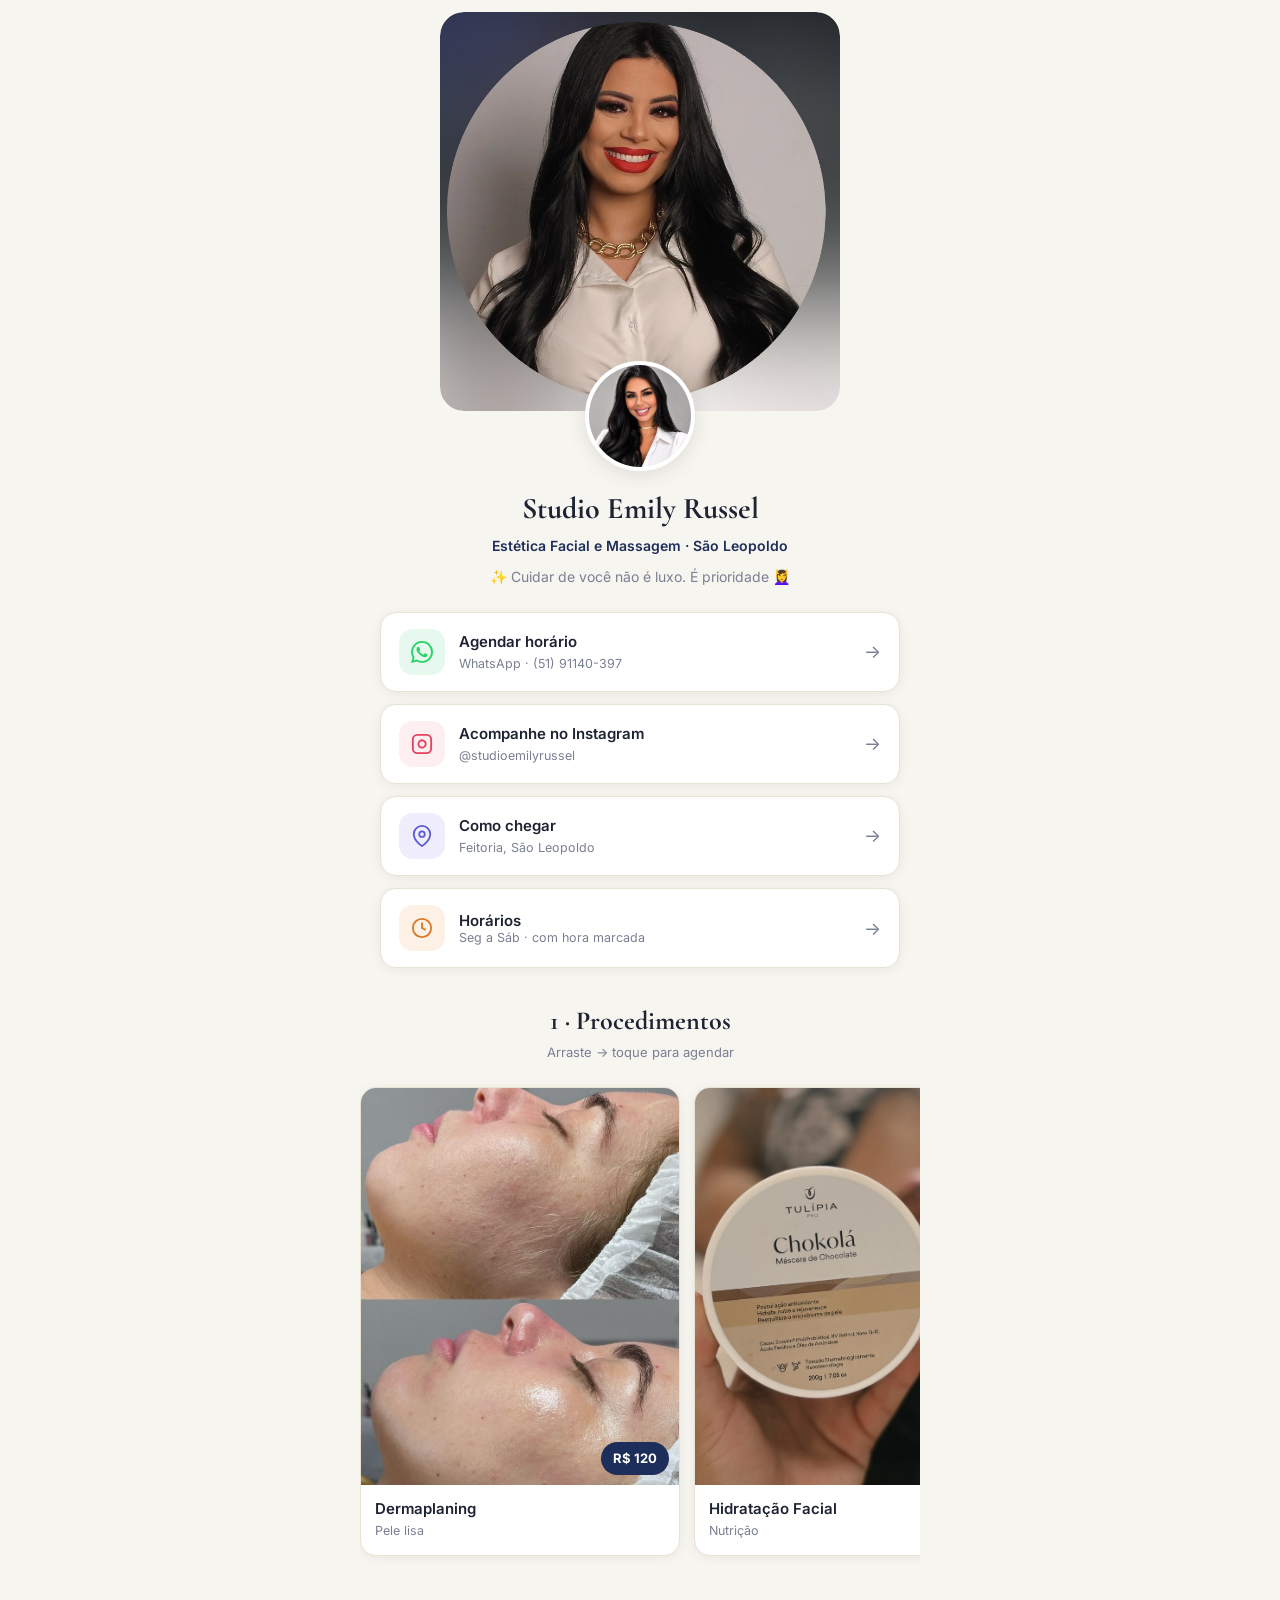
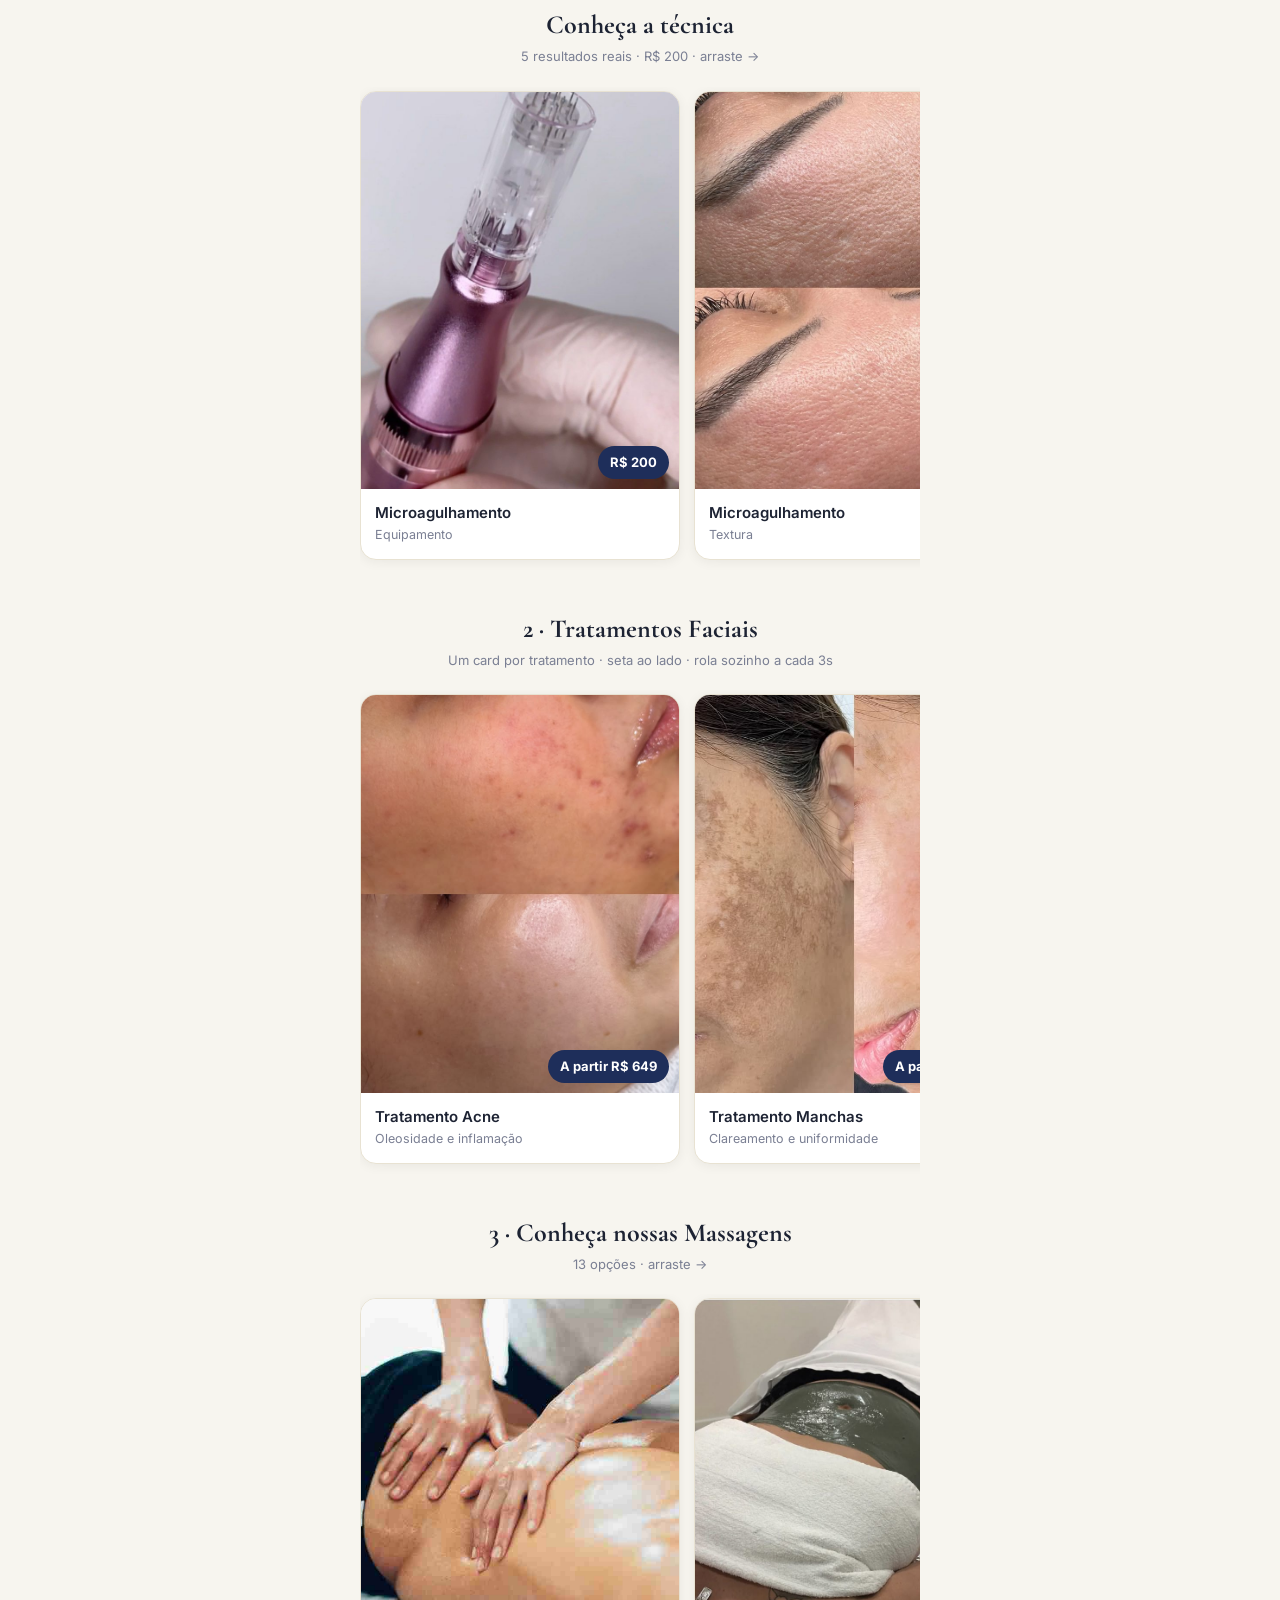
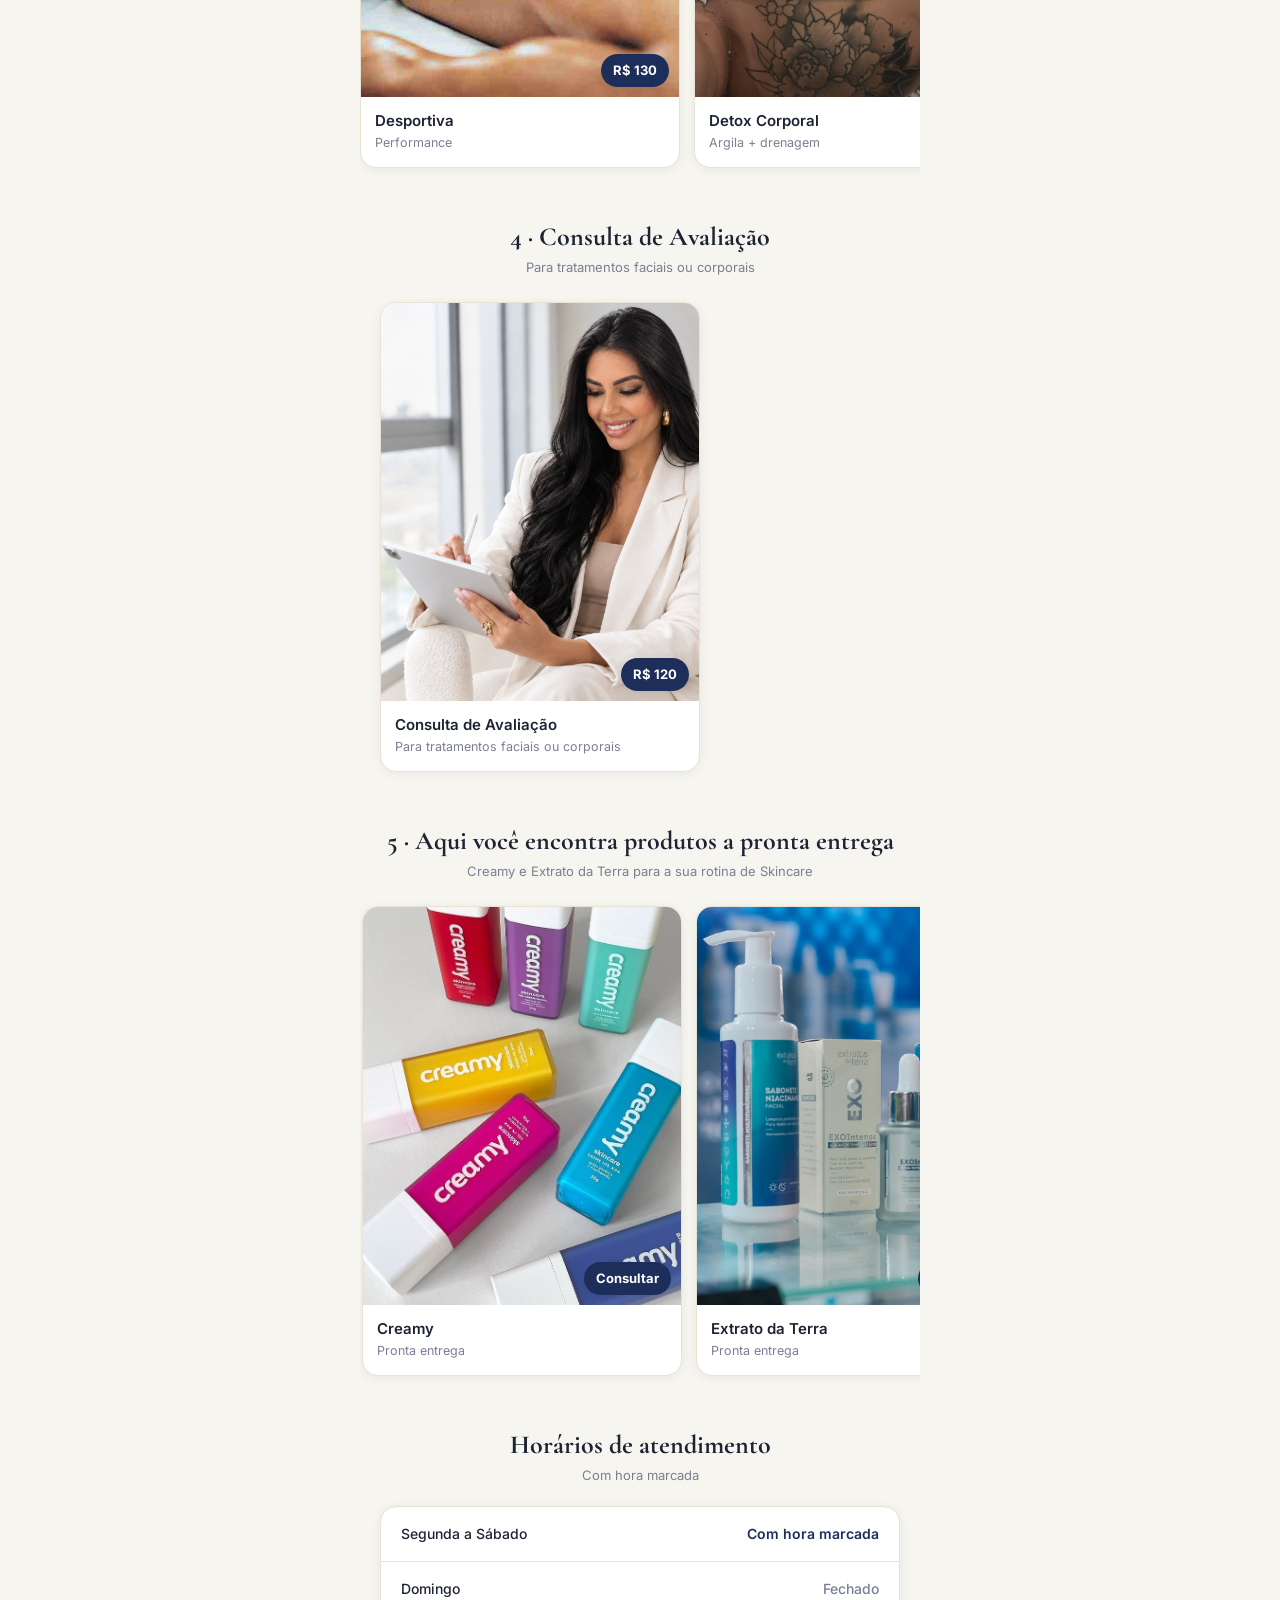
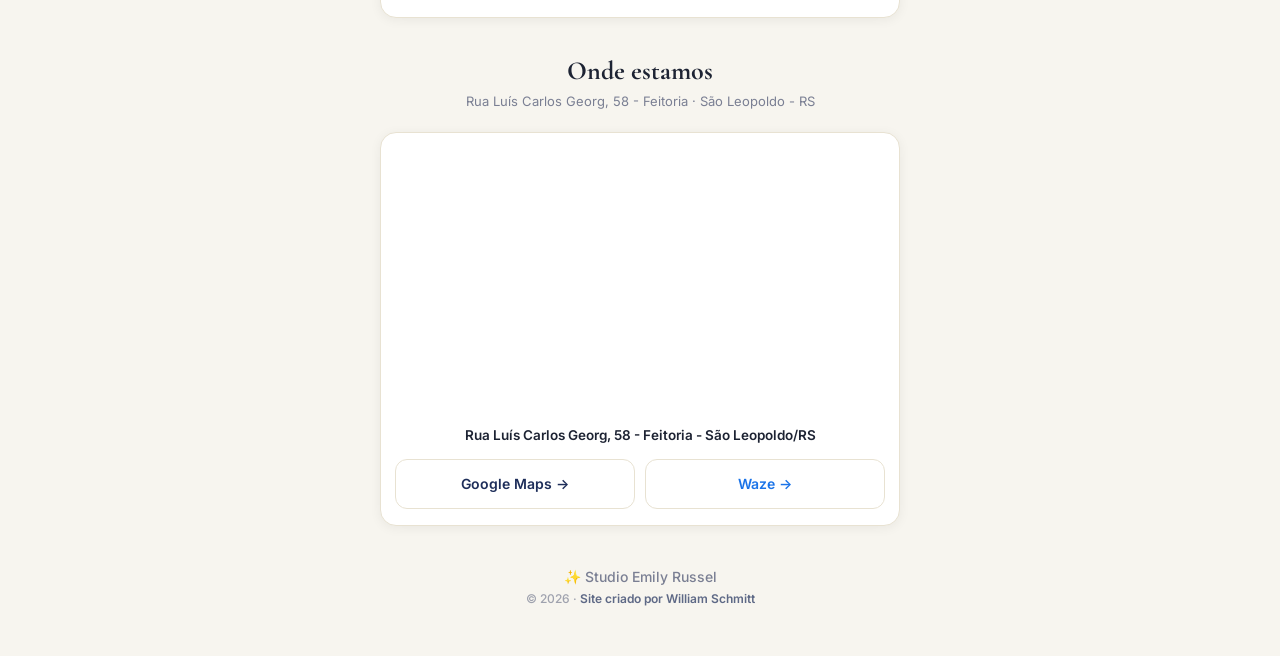
==== commit b0973ae1: "Ajustes cliente: titulos, 1 foto acne/manchas" ====
--- a/carrossel/index.html
+++ b/carrossel/index.html
@@ -47,7 +47,7 @@
 <article class="vitrine-card" onclick="window.open('https://api.whatsapp.com/send?phone=555191140397&text=Ol%C3%A1%2C%20vi%20o%20seu%20bio%20site%20e%20me%20interessei%20pelo%20procedimento%20de%20Peeling%20Qu%C3%ADmico.%20Poderia%20me%20explicar%20um%20pouco%20melhor%20como%20funciona%3F', '_blank')"><div class="vitrine-media"><img src="../images/drive/peeling-170.png" loading="lazy" alt="Peeling"><span class="vitrine-price">R$ 170</span></div><h3>Peeling Químico</h3><p>Renovação</p></article>
 </div></section>
 
-<section class="section"><div class="section-title"><h2>Conheça nossa técnica de Microagulhamento</h2><p>5 resultados reais · R$ 200 · arraste →</p></div><div class="vitrine-track">
+<section class="section"><div class="section-title"><h2>Conheça a técnica</h2><p>5 resultados reais · R$ 200 · arraste →</p></div><div class="vitrine-track">
 <article class="vitrine-card" onclick="window.open('https://api.whatsapp.com/send?phone=555191140397&text=Ol%C3%A1%2C%20vi%20o%20seu%20bio%20site%20e%20me%20interessei%20pela%20t%C3%A9cnica%20de%20microagulhamento.%20Poderia%20me%20explicar%20um%20pouco%20melhor%20como%20funciona%3F', '_blank')"><div class="vitrine-media"><img src="../images/drive/micro-a.jpg" loading="lazy" alt="Micro a"><span class="vitrine-price">R$ 200</span></div><h3>Microagulhamento</h3><p>Equipamento</p></article>
 <article class="vitrine-card" onclick="window.open('https://api.whatsapp.com/send?phone=555191140397&text=Ol%C3%A1%2C%20vi%20o%20seu%20bio%20site%20e%20me%20interessei%20pela%20t%C3%A9cnica%20de%20microagulhamento.%20Poderia%20me%20explicar%20um%20pouco%20melhor%20como%20funciona%3F', '_blank')"><div class="vitrine-media"><img src="../images/drive/micro-b.jpg" loading="lazy" alt="Micro b"><span class="vitrine-price">R$ 200</span></div><h3>Microagulhamento</h3><p>Textura</p></article>
 <article class="vitrine-card" onclick="window.open('https://api.whatsapp.com/send?phone=555191140397&text=Ol%C3%A1%2C%20vi%20o%20seu%20bio%20site%20e%20me%20interessei%20pela%20t%C3%A9cnica%20de%20microagulhamento.%20Poderia%20me%20explicar%20um%20pouco%20melhor%20como%20funciona%3F', '_blank')"><div class="vitrine-media"><img src="../images/drive/micro-c.jpg" loading="lazy" alt="Micro c"><span class="vitrine-price">R$ 200</span></div><h3>Microagulhamento</h3><p>Renovação</p></article>
@@ -56,8 +56,8 @@
 </div></section>
 
 <section class="section"><div class="section-title"><h2>2 · Tratamentos Faciais</h2><p>Um card por tratamento · seta ao lado · rola sozinho a cada 3s</p></div><div class="vitrine-track">
-<article class="vitrine-card" onclick="window.open('https://api.whatsapp.com/send?phone=555191140397&text=Ol%C3%A1%2C%20vi%20o%20seu%20bio%20site%20e%20me%20interessei%20pelo%20tratamento%20de%20acne.%20Poderia%20me%20explicar%20um%20pouco%20melhor%20como%20funciona%3F', '_blank')"><div class="inner-media"><div class="inner-slider"><img src="../images/drive/acne-1.jpg" loading="lazy" alt="Acne 1"><img src="../images/drive/acne-2.jpg" loading="lazy" alt="Acne 2"><img src="../images/drive/acne-3.jpg" loading="lazy" alt="Acne 3"></div><button class="inner-nav inner-prev" aria-label="Anterior">‹</button><button class="inner-nav inner-next" aria-label="Próxima">›</button><div class="inner-dots"><span class="on"></span><span></span><span></span></div><span class="vitrine-price">A partir R$ 649</span></div><h3>Tratamento Acne</h3><p>Oleosidade e inflamação</p></article>
-<article class="vitrine-card" onclick="window.open('https://api.whatsapp.com/send?phone=555191140397&text=Ol%C3%A1%2C%20vi%20o%20seu%20bio%20site%20e%20me%20interessei%20pelo%20tratamento%20de%20manchas.%20Poderia%20me%20explicar%20um%20pouco%20melhor%20como%20funciona%3F', '_blank')"><div class="inner-media"><div class="inner-slider"><img src="../images/drive/manchas-1.jpg" loading="lazy" alt="Manchas 1"><img src="../images/drive/manchas-2.jpg" loading="lazy" alt="Manchas 2"></div><button class="inner-nav inner-prev" aria-label="Anterior">‹</button><button class="inner-nav inner-next" aria-label="Próxima">›</button><div class="inner-dots"><span class="on"></span><span></span></div><span class="vitrine-price">A partir R$ 729</span></div><h3>Tratamento Manchas</h3><p>Clareamento e uniformidade</p></article>
+<article class="vitrine-card" onclick="window.open('https://api.whatsapp.com/send?phone=555191140397&text=Ol%C3%A1%2C%20vi%20o%20seu%20bio%20site%20e%20me%20interessei%20pelo%20tratamento%20de%20acne.%20Poderia%20me%20explicar%20um%20pouco%20melhor%20como%20funciona%3F', '_blank')"><div class="vitrine-media"><img src="../images/drive/acne-2.jpg" loading="lazy" alt="Tratamento Acne"><span class="vitrine-price">A partir R$ 649</span></div><h3>Tratamento Acne</h3><p>Oleosidade e inflamação</p></article>
+<article class="vitrine-card" onclick="window.open('https://api.whatsapp.com/send?phone=555191140397&text=Ol%C3%A1%2C%20vi%20o%20seu%20bio%20site%20e%20me%20interessei%20pelo%20tratamento%20de%20manchas.%20Poderia%20me%20explicar%20um%20pouco%20melhor%20como%20funciona%3F', '_blank')"><div class="vitrine-media"><img src="../images/drive/manchas-2.jpg" loading="lazy" alt="Tratamento Manchas"><span class="vitrine-price">A partir R$ 729</span></div><h3>Tratamento Manchas</h3><p>Clareamento e uniformidade</p></article>
 <article class="vitrine-card" onclick="window.open('https://api.whatsapp.com/send?phone=555191140397&text=Ol%C3%A1%2C%20vi%20o%20seu%20bio%20site%20e%20me%20interessei%20pelo%20tratamento%20de%20rejuvenescimento.%20Poderia%20me%20explicar%20um%20pouco%20melhor%20como%20funciona%3F', '_blank')"><div class="vitrine-media"><img src="../images/drive/rejuvenescimento-699.jpg" loading="lazy" alt="Rejuve" style="width:100%;height:100%;object-fit:cover;display:block"><span class="vitrine-price">A partir R$ 699</span></div><h3>Rejuvenescimento</h3><p>Firmeza e viço</p></article>
 </div></section>
 
@@ -77,9 +77,9 @@
 <article class="vitrine-card" onclick="window.open('https://api.whatsapp.com/send?phone=555191140397&text=Ol%C3%A1%2C%20vi%20o%20seu%20bio%20site%20e%20me%20interessei%20pela%20massagem%20terap%C3%AAutica.%20Poderia%20me%20explicar%20um%20pouco%20melhor%20como%20funciona%3F', '_blank')"><div class="vitrine-media"><img src="../images/drive/massagem-terapeutica-130.jpg" loading="lazy" alt=""><span class="vitrine-price">R$ 130</span></div><h3>Terapêutica</h3><p>Recuperação</p></article>
 </div></section>
 
-<section class="section"><div class="section-title"><h2>4 · Consultoria</h2><p>Avaliação personalizada</p></div><div class="vitrine-track"><article class="vitrine-card" onclick="window.open('https://api.whatsapp.com/send?phone=555191140397&text=Ol%C3%A1%2C%20vi%20o%20seu%20bio%20site%20e%20me%20interessei%20pela%20consulta%20de%20avalia%C3%A7%C3%A3o.%20Poderia%20me%20explicar%20um%20pouco%20melhor%20como%20funciona%3F', '_blank')"><div class="vitrine-media"><img src="../images/drive/consulta-avaliacao-120.png" loading="lazy" alt="Consulta"><span class="vitrine-price">R$ 120</span></div><h3>Consulta Avaliação</h3><p>Plano ideal</p></article></div></section>
+<section class="section"><div class="section-title"><h2>4 · Consulta de Avaliação</h2><p>Para tratamentos faciais ou corporais</p></div><div class="vitrine-track"><article class="vitrine-card" onclick="window.open('https://api.whatsapp.com/send?phone=555191140397&text=Ol%C3%A1%2C%20vi%20o%20seu%20bio%20site%20e%20me%20interessei%20pela%20consulta%20de%20avalia%C3%A7%C3%A3o.%20Poderia%20me%20explicar%20um%20pouco%20melhor%20como%20funciona%3F', '_blank')"><div class="vitrine-media"><img src="../images/drive/consulta-avaliacao-120.png" loading="lazy" alt="Consulta"><span class="vitrine-price">R$ 120</span></div><h3>Consulta de Avaliação</h3><p>Para tratamentos faciais ou corporais</p></article></div></section>
 
-<section class="section" id="vitrine"><div class="section-title"><h2>5 · Revenda Creamy e Extrato da Terra</h2><p>Pronta entrega · consultar valores</p></div><div class="vitrine-track">
+<section class="section" id="vitrine"><div class="section-title"><h2>5 · Aqui você encontra produtos a pronta entrega</h2><p>Creamy e Extrato da Terra para a sua rotina de Skincare</p></div><div class="vitrine-track">
 <article class="vitrine-card" onclick="window.open('https://api.whatsapp.com/send?phone=555191140397&text=Ol%C3%A1%2C%20vi%20o%20seu%20bio%20site%20e%20me%20interessei%20pelo%20produto%20Creamy.%20Poderia%20me%20explicar%20um%20pouco%20melhor%20como%20funciona%3F', '_blank')"><div class="vitrine-media"><img src="../images/drive/creamy-pronta.jpg" loading="lazy" alt=""><span class="vitrine-price">Consultar</span></div><h3>Creamy</h3><p>Pronta entrega</p></article>
 <article class="vitrine-card" onclick="window.open('https://api.whatsapp.com/send?phone=555191140397&text=Ol%C3%A1%2C%20vi%20o%20seu%20bio%20site%20e%20me%20interessei%20pelo%20produto%20Extrato%20da%20Terra.%20Poderia%20me%20explicar%20um%20pouco%20melhor%20como%20funciona%3F', '_blank')"><div class="vitrine-media"><img src="../images/drive/extrato-pronta.jpg" loading="lazy" alt=""><span class="vitrine-price">Consultar</span></div><h3>Extrato da Terra</h3><p>Pronta entrega</p></article>
 </div></section>
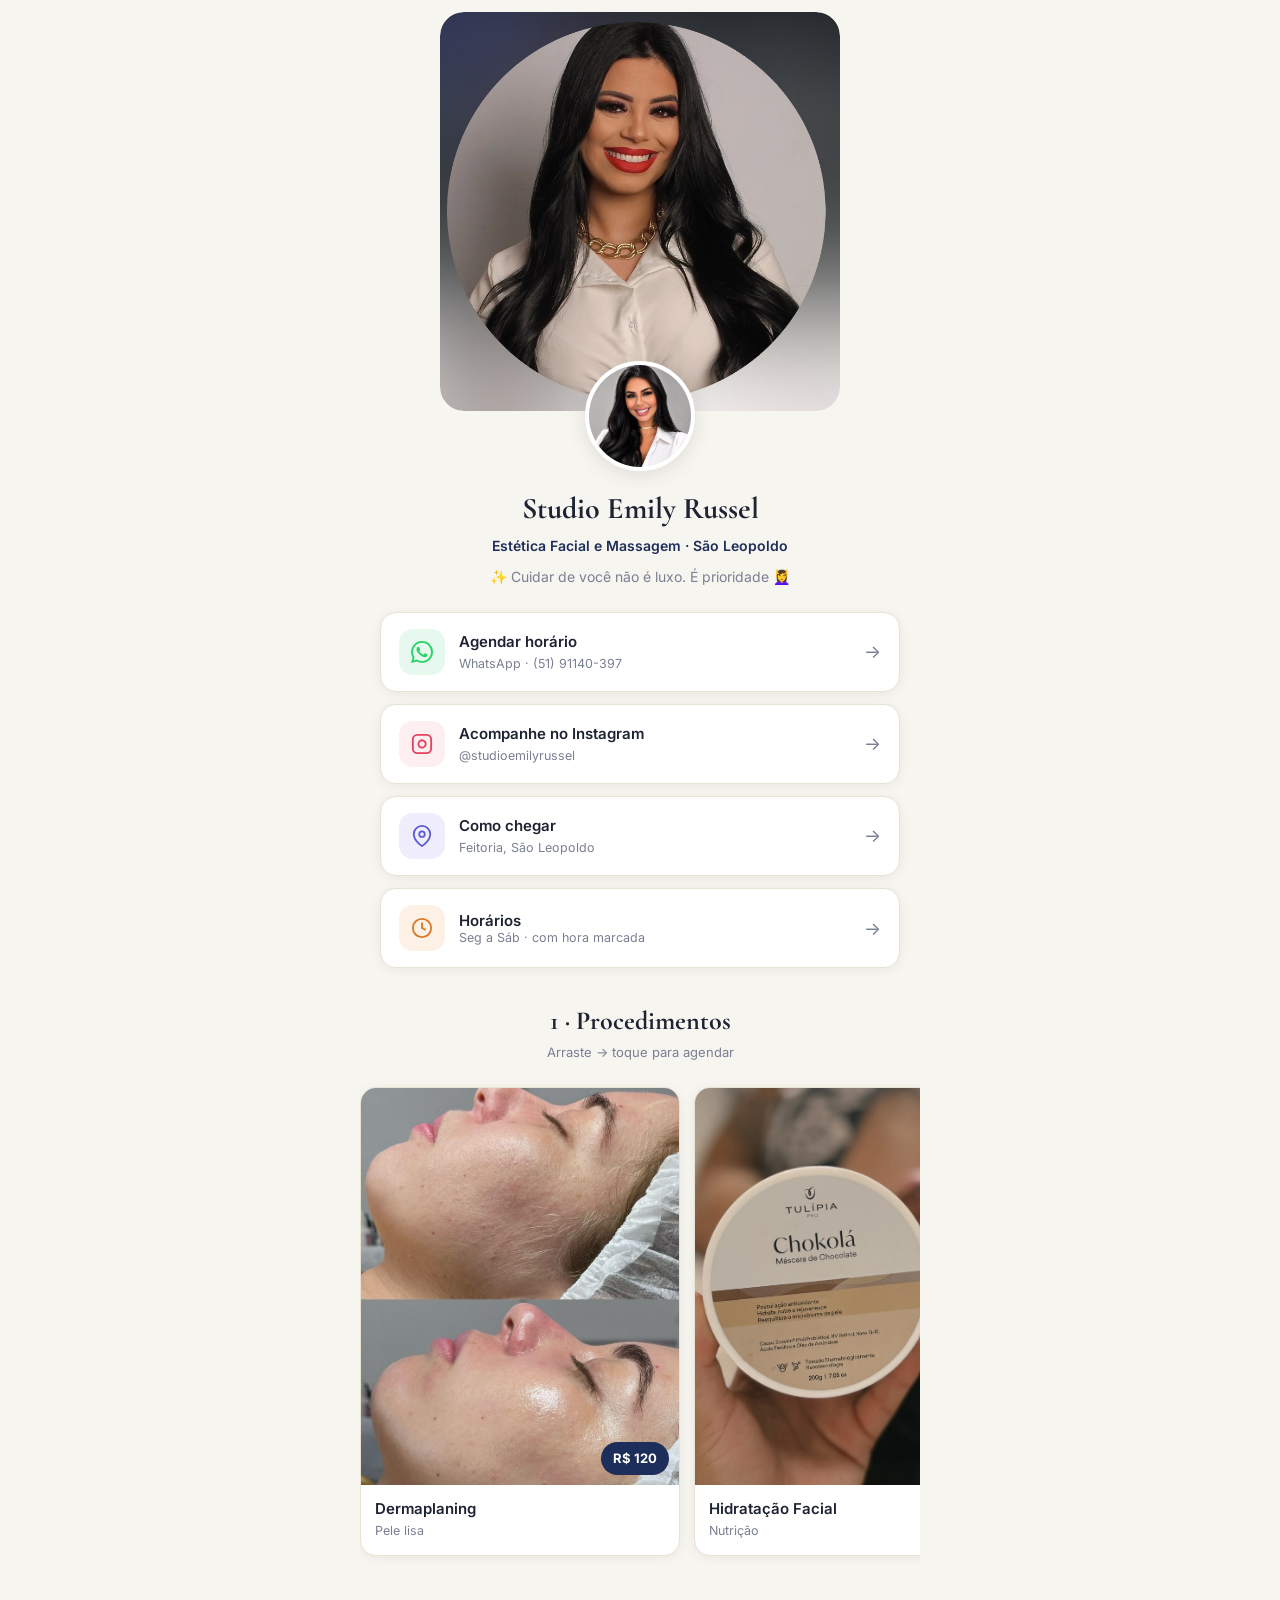
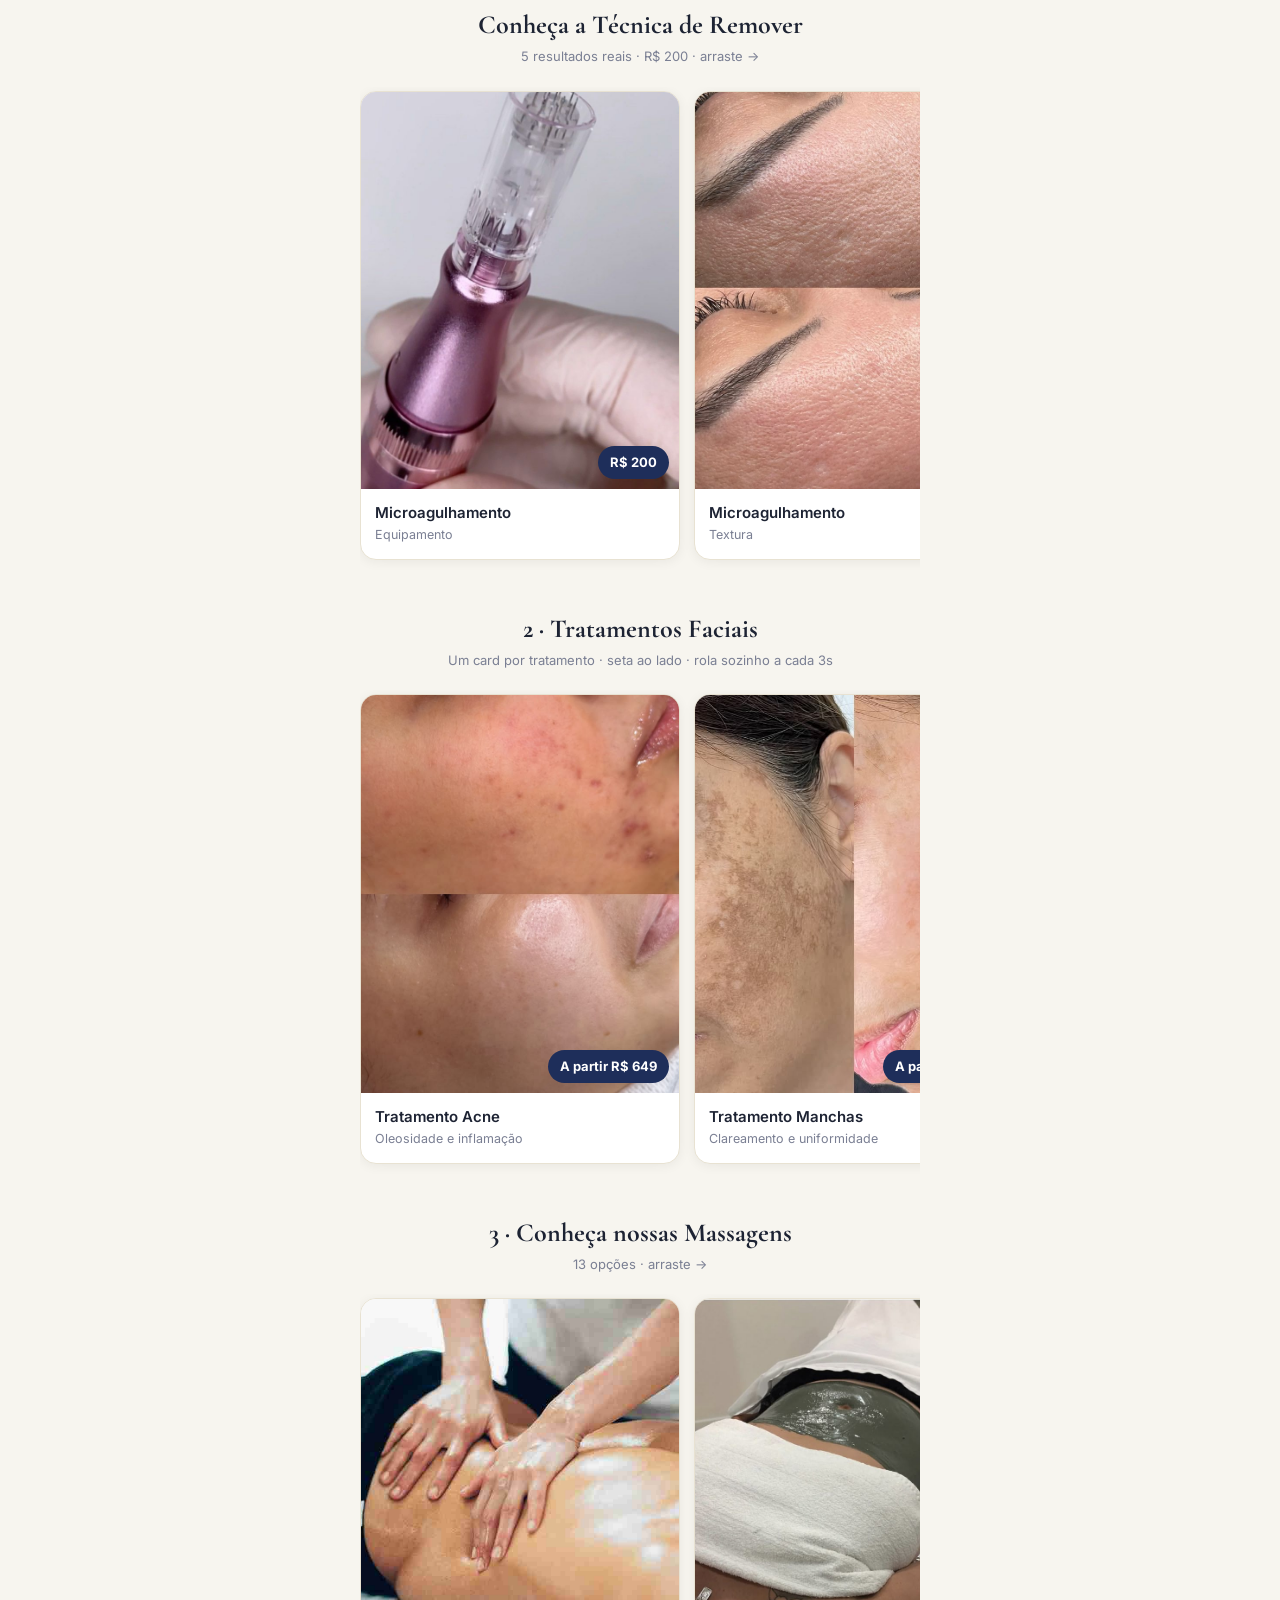
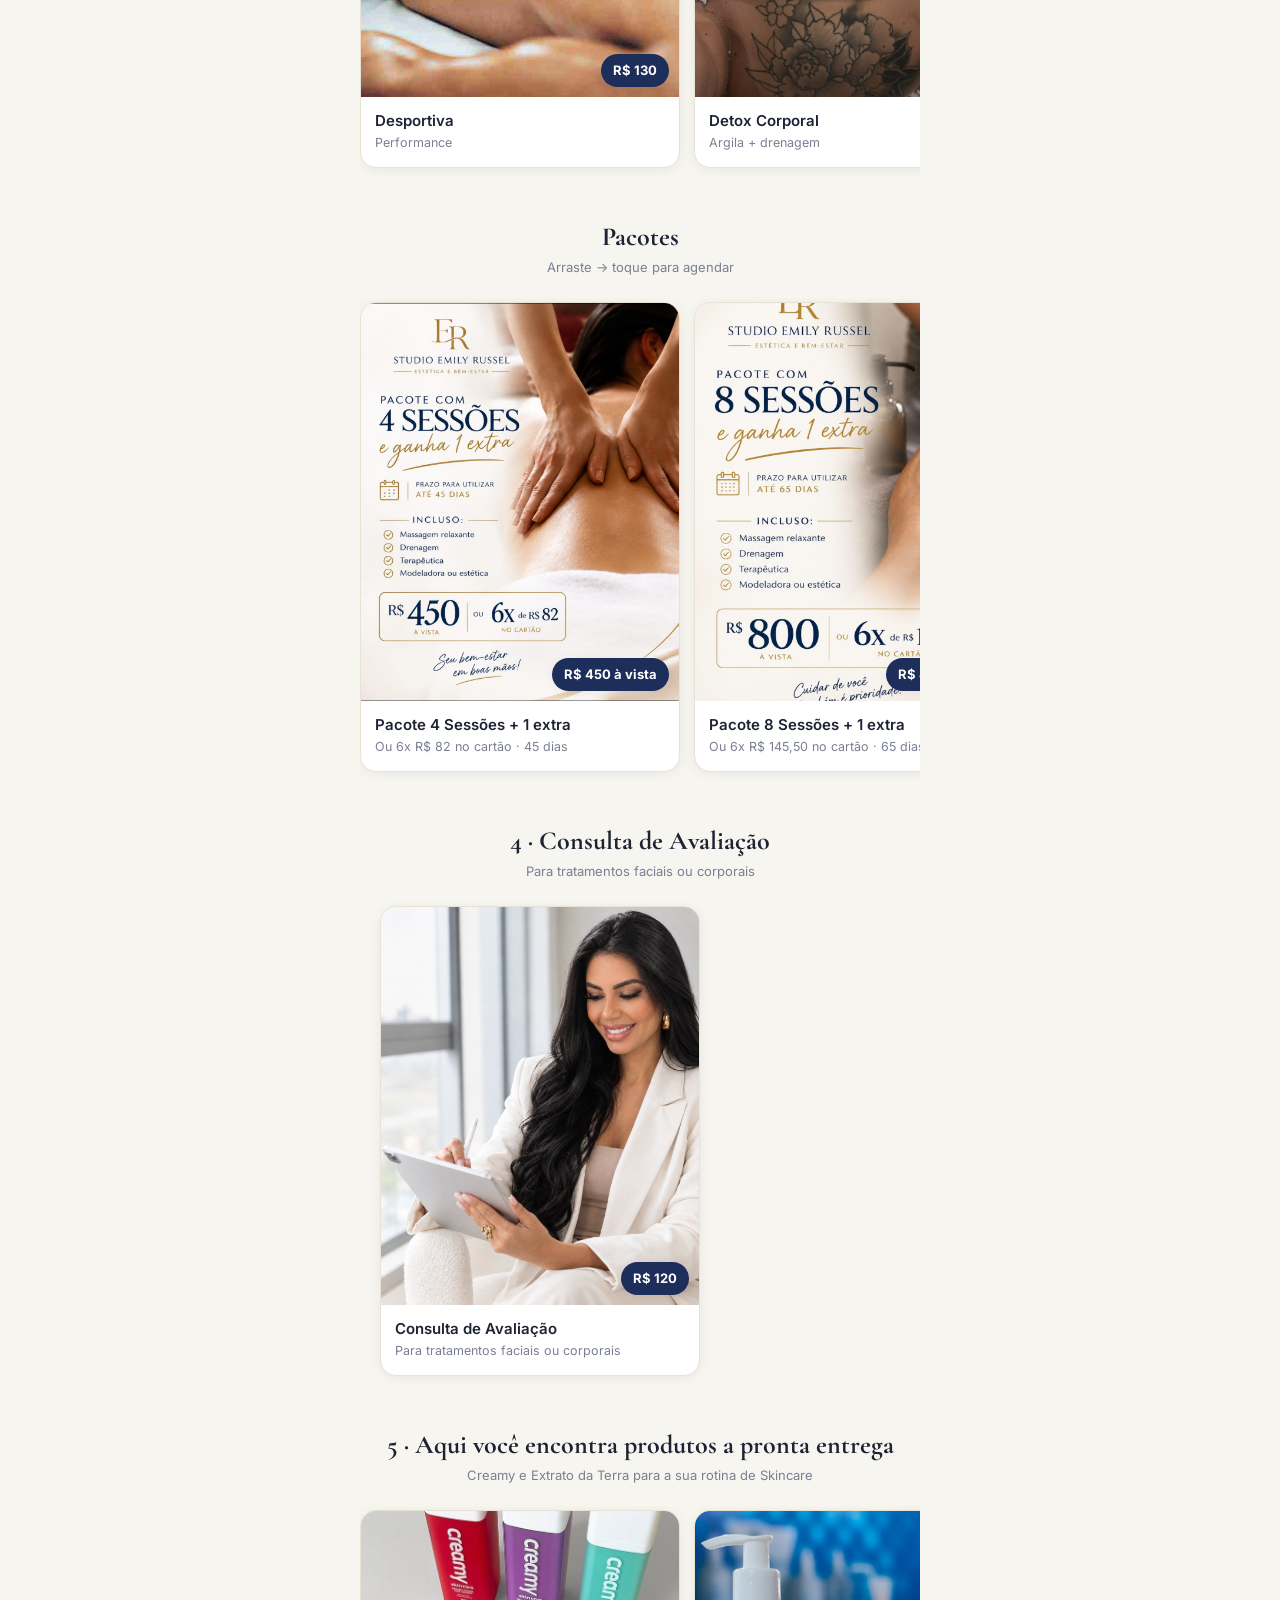
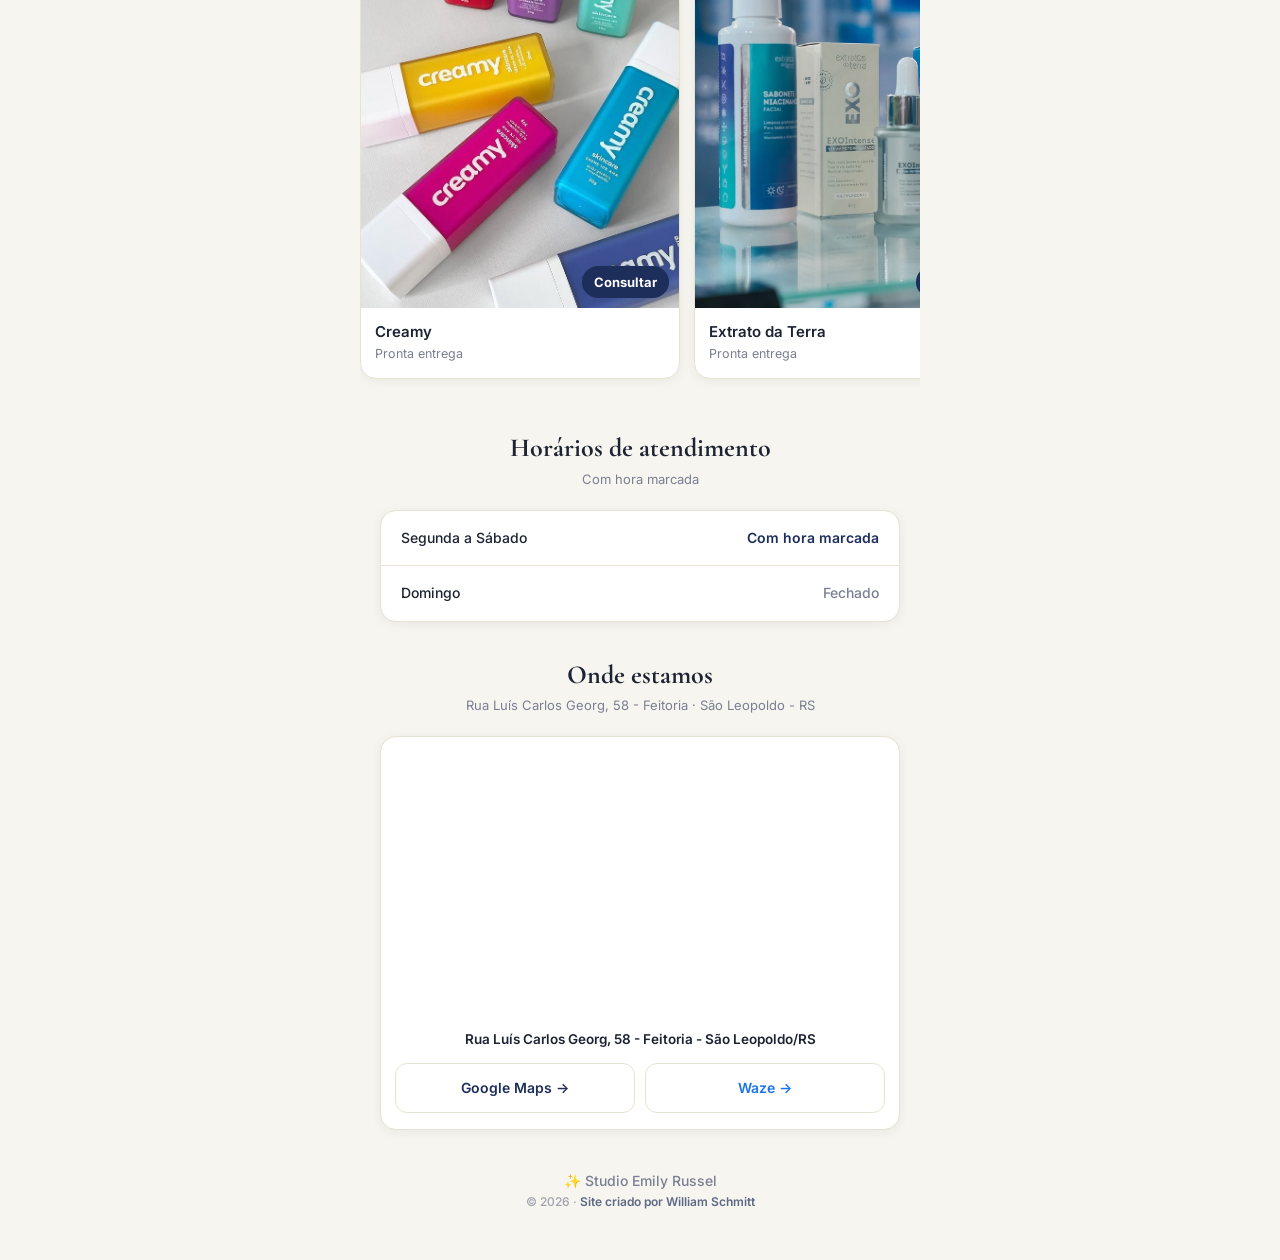
==== commit fd78d5d7: "Sessao Pacotes + titulo Tecnica de Remover" ====
--- a/carrossel/index.html
+++ b/carrossel/index.html
@@ -47,7 +47,7 @@
 <article class="vitrine-card" onclick="window.open('https://api.whatsapp.com/send?phone=555191140397&text=Ol%C3%A1%2C%20vi%20o%20seu%20bio%20site%20e%20me%20interessei%20pelo%20procedimento%20de%20Peeling%20Qu%C3%ADmico.%20Poderia%20me%20explicar%20um%20pouco%20melhor%20como%20funciona%3F', '_blank')"><div class="vitrine-media"><img src="../images/drive/peeling-170.png" loading="lazy" alt="Peeling"><span class="vitrine-price">R$ 170</span></div><h3>Peeling Químico</h3><p>Renovação</p></article>
 </div></section>
 
-<section class="section"><div class="section-title"><h2>Conheça a técnica</h2><p>5 resultados reais · R$ 200 · arraste →</p></div><div class="vitrine-track">
+<section class="section"><div class="section-title"><h2>Conheça a Técnica de Remover</h2><p>5 resultados reais · R$ 200 · arraste →</p></div><div class="vitrine-track">
 <article class="vitrine-card" onclick="window.open('https://api.whatsapp.com/send?phone=555191140397&text=Ol%C3%A1%2C%20vi%20o%20seu%20bio%20site%20e%20me%20interessei%20pela%20t%C3%A9cnica%20de%20microagulhamento.%20Poderia%20me%20explicar%20um%20pouco%20melhor%20como%20funciona%3F', '_blank')"><div class="vitrine-media"><img src="../images/drive/micro-a.jpg" loading="lazy" alt="Micro a"><span class="vitrine-price">R$ 200</span></div><h3>Microagulhamento</h3><p>Equipamento</p></article>
 <article class="vitrine-card" onclick="window.open('https://api.whatsapp.com/send?phone=555191140397&text=Ol%C3%A1%2C%20vi%20o%20seu%20bio%20site%20e%20me%20interessei%20pela%20t%C3%A9cnica%20de%20microagulhamento.%20Poderia%20me%20explicar%20um%20pouco%20melhor%20como%20funciona%3F', '_blank')"><div class="vitrine-media"><img src="../images/drive/micro-b.jpg" loading="lazy" alt="Micro b"><span class="vitrine-price">R$ 200</span></div><h3>Microagulhamento</h3><p>Textura</p></article>
 <article class="vitrine-card" onclick="window.open('https://api.whatsapp.com/send?phone=555191140397&text=Ol%C3%A1%2C%20vi%20o%20seu%20bio%20site%20e%20me%20interessei%20pela%20t%C3%A9cnica%20de%20microagulhamento.%20Poderia%20me%20explicar%20um%20pouco%20melhor%20como%20funciona%3F', '_blank')"><div class="vitrine-media"><img src="../images/drive/micro-c.jpg" loading="lazy" alt="Micro c"><span class="vitrine-price">R$ 200</span></div><h3>Microagulhamento</h3><p>Renovação</p></article>
@@ -77,6 +77,12 @@
 <article class="vitrine-card" onclick="window.open('https://api.whatsapp.com/send?phone=555191140397&text=Ol%C3%A1%2C%20vi%20o%20seu%20bio%20site%20e%20me%20interessei%20pela%20massagem%20terap%C3%AAutica.%20Poderia%20me%20explicar%20um%20pouco%20melhor%20como%20funciona%3F', '_blank')"><div class="vitrine-media"><img src="../images/drive/massagem-terapeutica-130.jpg" loading="lazy" alt=""><span class="vitrine-price">R$ 130</span></div><h3>Terapêutica</h3><p>Recuperação</p></article>
 </div></section>
 
+<section class="section"><div class="section-title"><h2>Pacotes</h2><p>Arraste → toque para agendar</p></div><div class="vitrine-track">
+<article class="vitrine-card" onclick="window.open('https://api.whatsapp.com/send?phone=555191140397&text=Ol%C3%A1%2C%20vi%20o%20seu%20bio%20site%20e%20me%20interessei%20pelo%20pacote%20de%204%20sess%C3%B5es%20de%20massagens.%20Poderia%20me%20explicar%20um%20pouco%20melhor%20como%20funciona%3F', '_blank')"><div class="vitrine-media"><img src="../images/drive/pacote-04-sessoes.png" loading="lazy" alt="Pacote 4 Sessões"><span class="vitrine-price">R$ 450 à vista</span></div><h3>Pacote 4 Sessões + 1 extra</h3><p>Ou 6x R$ 82 no cartão · 45 dias</p></article>
+<article class="vitrine-card" onclick="window.open('https://api.whatsapp.com/send?phone=555191140397&text=Ol%C3%A1%2C%20vi%20o%20seu%20bio%20site%20e%20me%20interessei%20pelo%20pacote%20de%208%20sess%C3%B5es%20de%20massagens.%20Poderia%20me%20explicar%20um%20pouco%20melhor%20como%20funciona%3F', '_blank')"><div class="vitrine-media"><img src="../images/drive/pacote-08-sessoes.png" loading="lazy" alt="Pacote 8 Sessões"><span class="vitrine-price">R$ 800 à vista</span></div><h3>Pacote 8 Sessões + 1 extra</h3><p>Ou 6x R$ 145,50 no cartão · 65 dias</p></article>
+<article class="vitrine-card" onclick="window.open('https://api.whatsapp.com/send?phone=555191140397&text=Ol%C3%A1%2C%20vi%20o%20seu%20bio%20site%20e%20me%20interessei%20pelo%20tratamento%20termoredutor%20para%20redu%C3%A7%C3%A3o%20de%20medidas.%20Poderia%20me%20explicar%20um%20pouco%20melhor%20como%20funciona%3F', '_blank')"><div class="vitrine-media"><img src="../images/drive/pacote-termoredutor.png" loading="lazy" alt="Tratamento Termoredutor"><span class="vitrine-price">R$ 900 à vista</span></div><h3>Tratamento Termoredutor</h3><p>10 sessões · ou 6x R$ 164 · brinde hidratação</p></article>
+</div></section>
+
 <section class="section"><div class="section-title"><h2>4 · Consulta de Avaliação</h2><p>Para tratamentos faciais ou corporais</p></div><div class="vitrine-track"><article class="vitrine-card" onclick="window.open('https://api.whatsapp.com/send?phone=555191140397&text=Ol%C3%A1%2C%20vi%20o%20seu%20bio%20site%20e%20me%20interessei%20pela%20consulta%20de%20avalia%C3%A7%C3%A3o.%20Poderia%20me%20explicar%20um%20pouco%20melhor%20como%20funciona%3F', '_blank')"><div class="vitrine-media"><img src="../images/drive/consulta-avaliacao-120.png" loading="lazy" alt="Consulta"><span class="vitrine-price">R$ 120</span></div><h3>Consulta de Avaliação</h3><p>Para tratamentos faciais ou corporais</p></article></div></section>
 
 <section class="section" id="vitrine"><div class="section-title"><h2>5 · Aqui você encontra produtos a pronta entrega</h2><p>Creamy e Extrato da Terra para a sua rotina de Skincare</p></div><div class="vitrine-track">
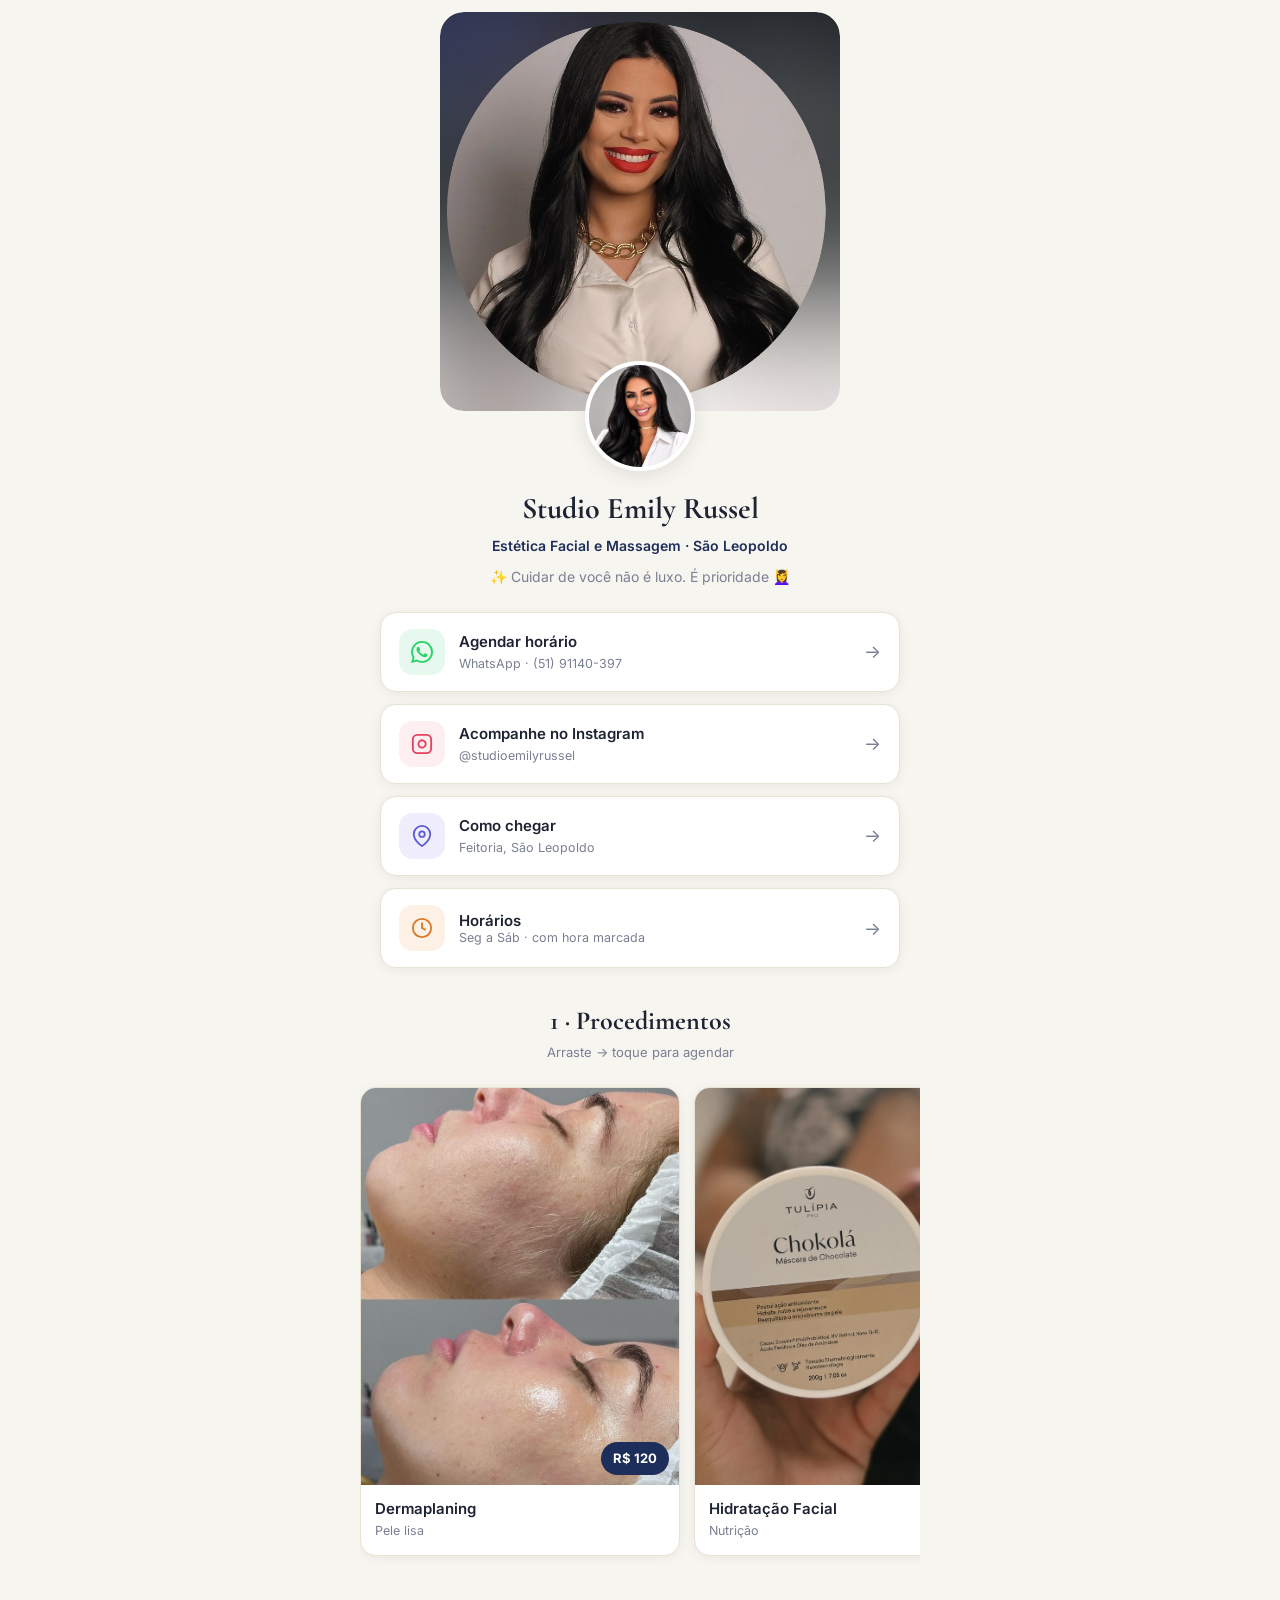
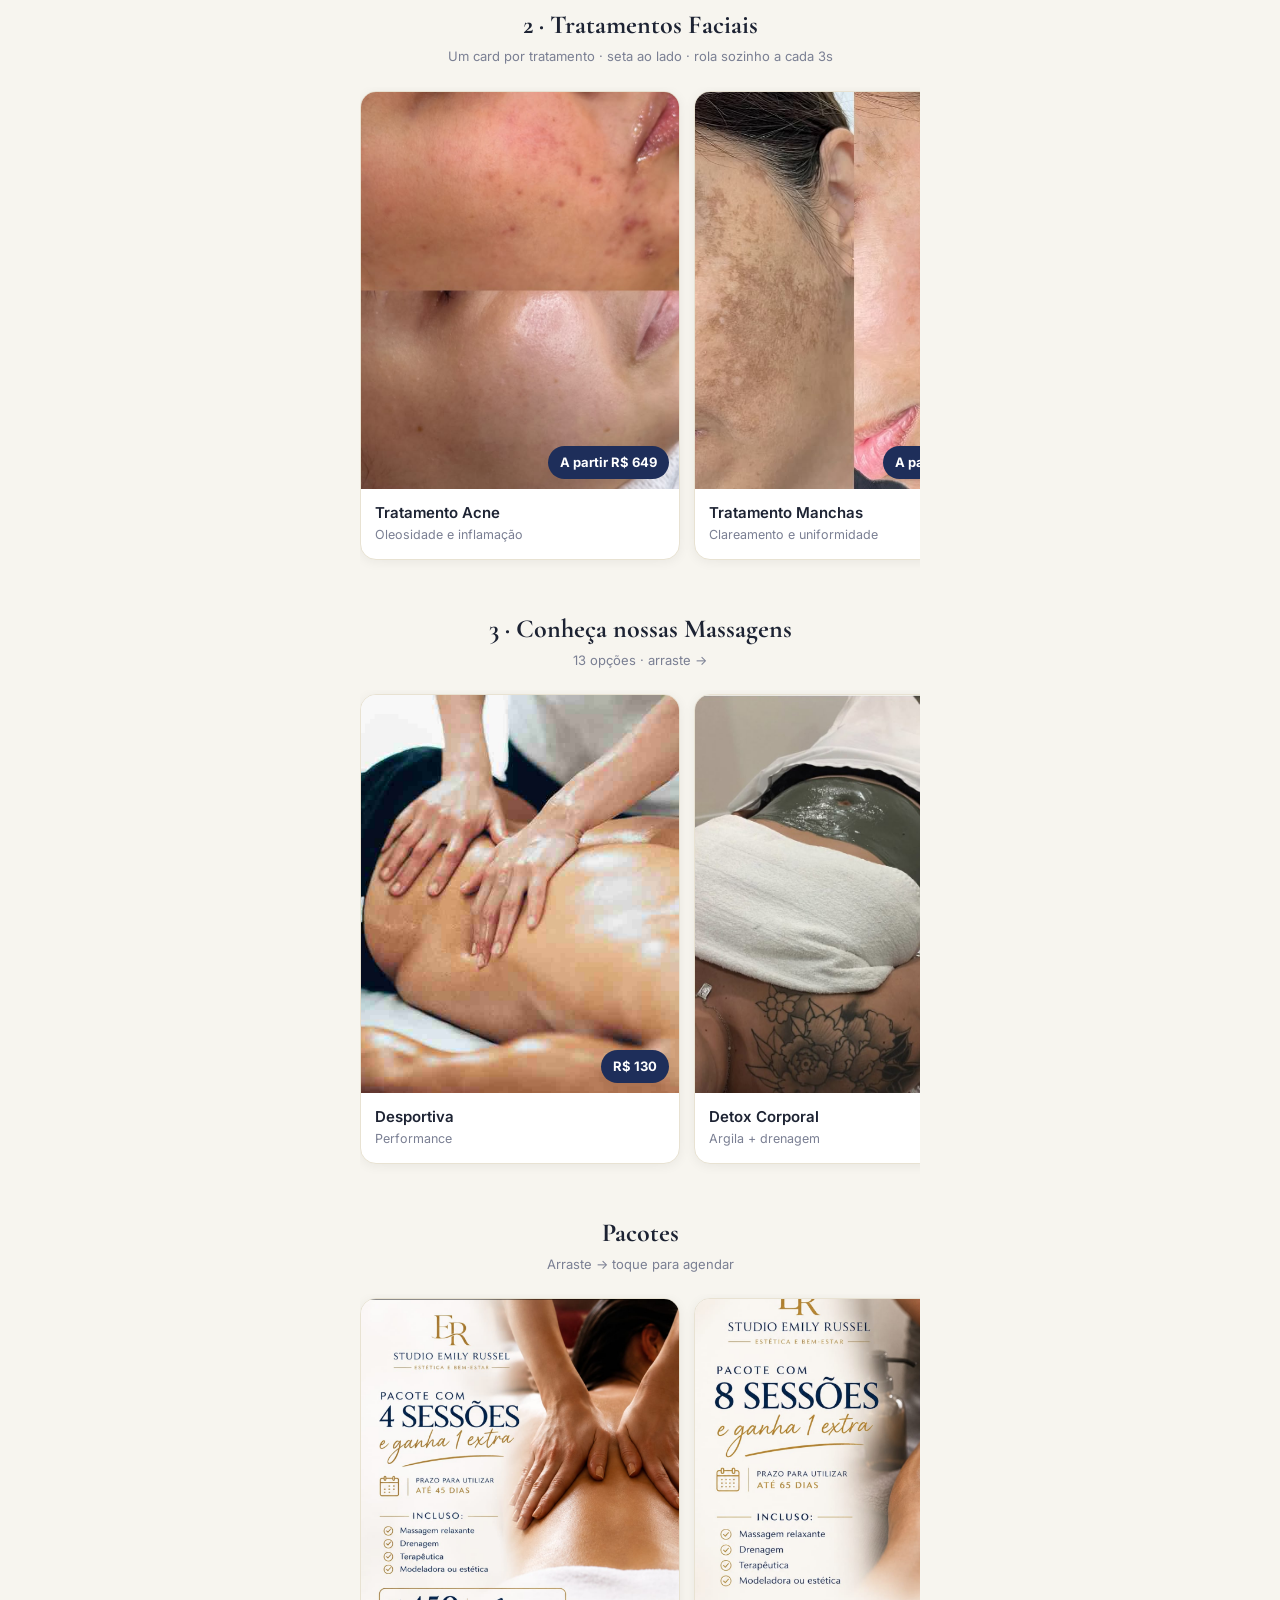
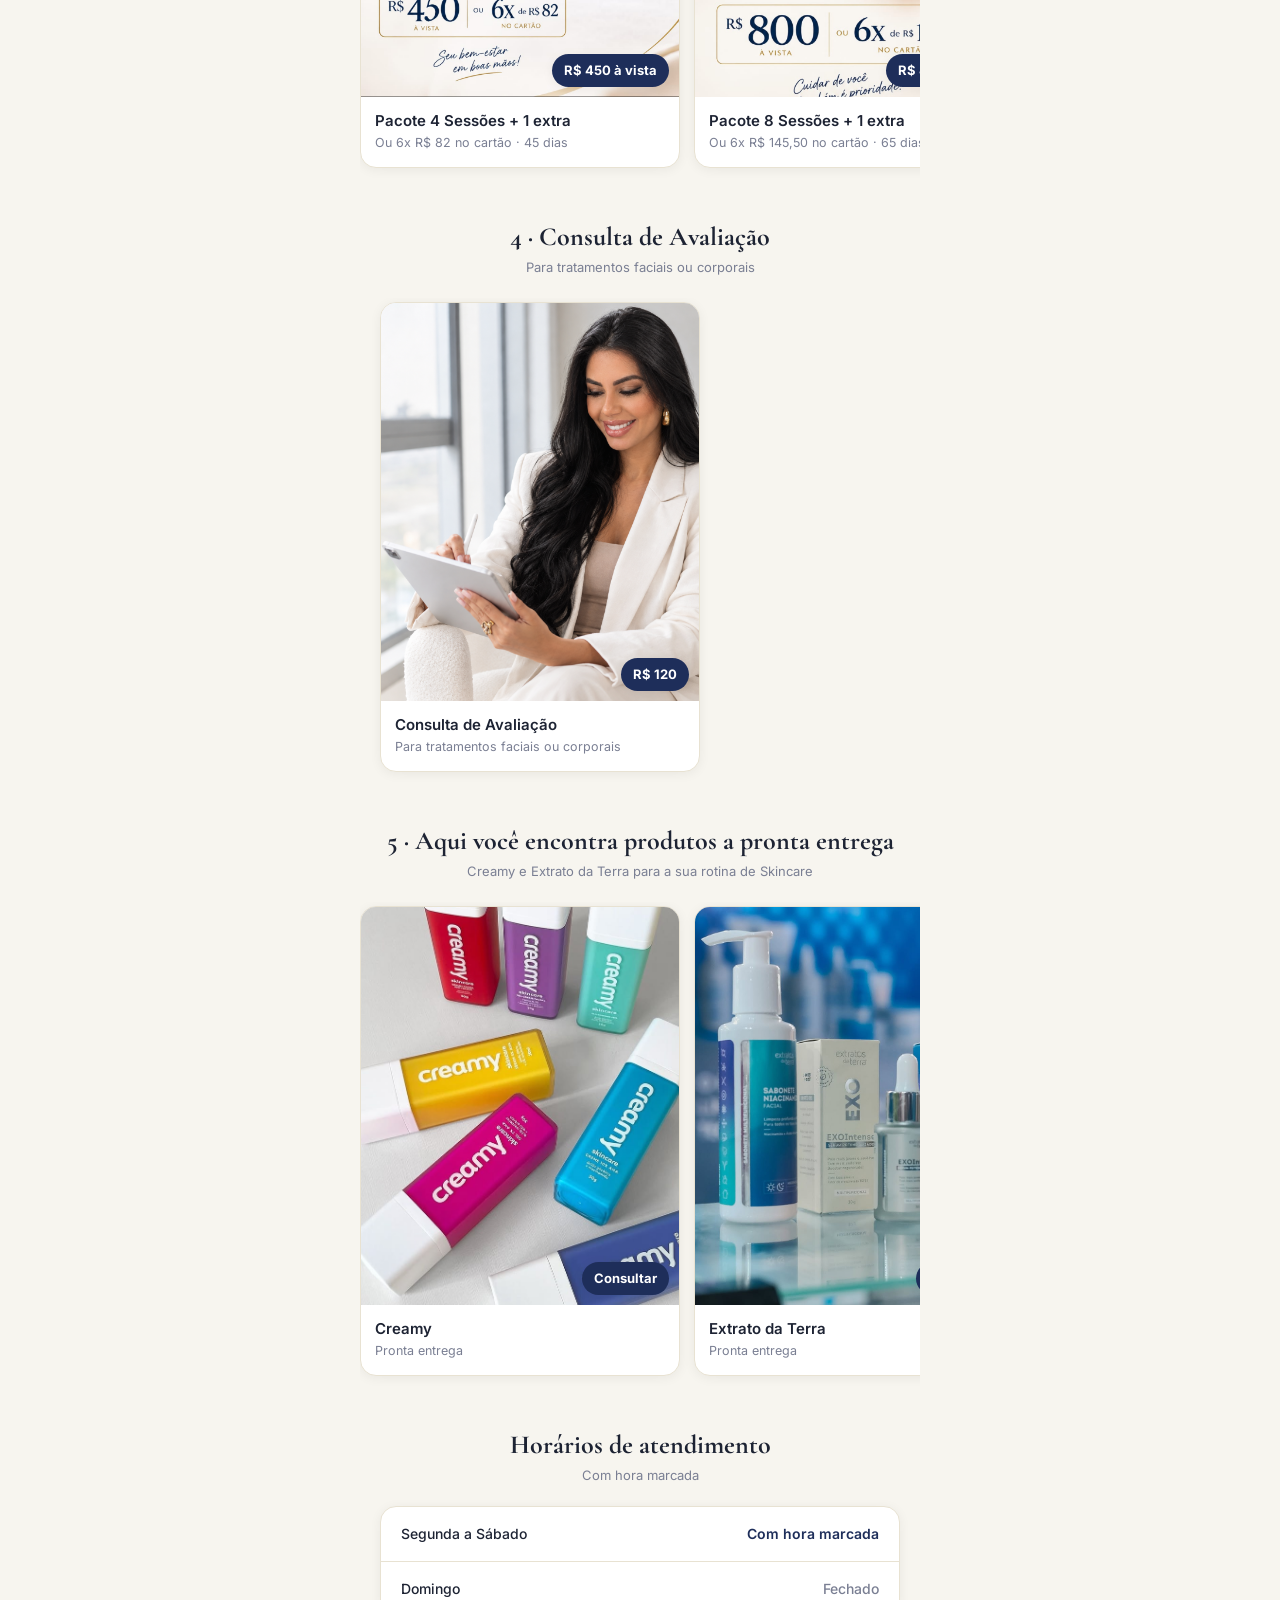
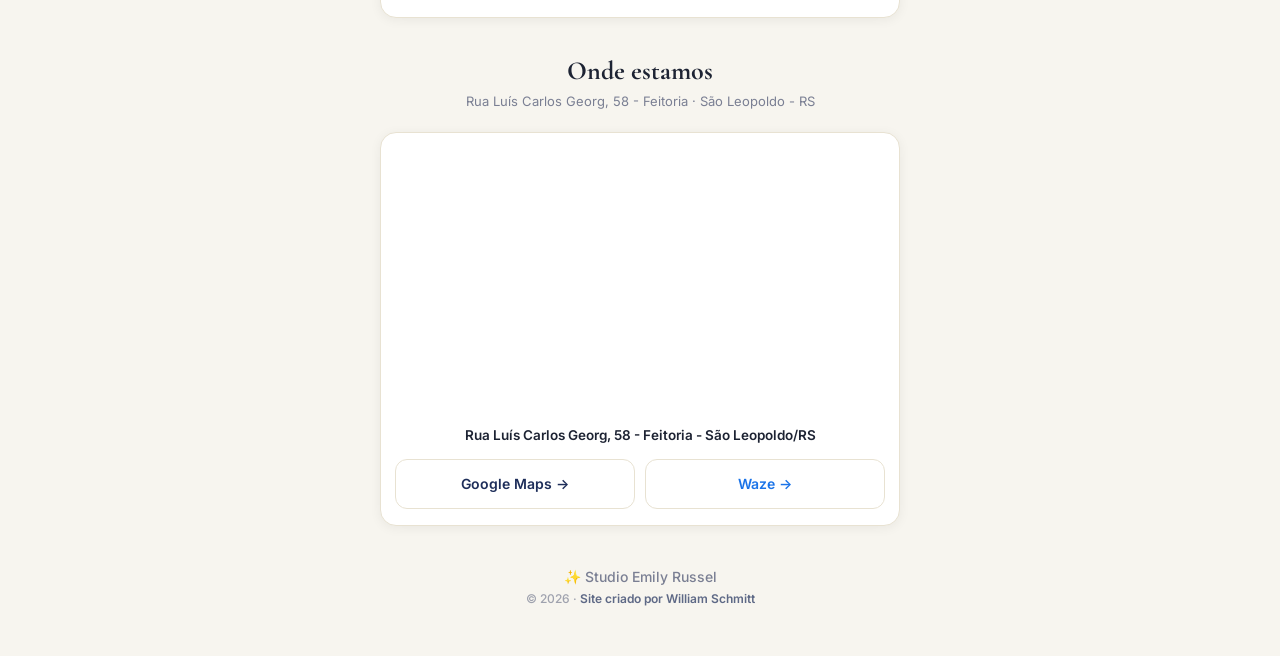
==== commit ebfc42fb: "Remove sessao Tecnica de Remover" ====
--- a/carrossel/index.html
+++ b/carrossel/index.html
@@ -47,14 +47,6 @@
 <article class="vitrine-card" onclick="window.open('https://api.whatsapp.com/send?phone=555191140397&text=Ol%C3%A1%2C%20vi%20o%20seu%20bio%20site%20e%20me%20interessei%20pelo%20procedimento%20de%20Peeling%20Qu%C3%ADmico.%20Poderia%20me%20explicar%20um%20pouco%20melhor%20como%20funciona%3F', '_blank')"><div class="vitrine-media"><img src="../images/drive/peeling-170.png" loading="lazy" alt="Peeling"><span class="vitrine-price">R$ 170</span></div><h3>Peeling Químico</h3><p>Renovação</p></article>
 </div></section>
 
-<section class="section"><div class="section-title"><h2>Conheça a Técnica de Remover</h2><p>5 resultados reais · R$ 200 · arraste →</p></div><div class="vitrine-track">
-<article class="vitrine-card" onclick="window.open('https://api.whatsapp.com/send?phone=555191140397&text=Ol%C3%A1%2C%20vi%20o%20seu%20bio%20site%20e%20me%20interessei%20pela%20t%C3%A9cnica%20de%20microagulhamento.%20Poderia%20me%20explicar%20um%20pouco%20melhor%20como%20funciona%3F', '_blank')"><div class="vitrine-media"><img src="../images/drive/micro-a.jpg" loading="lazy" alt="Micro a"><span class="vitrine-price">R$ 200</span></div><h3>Microagulhamento</h3><p>Equipamento</p></article>
-<article class="vitrine-card" onclick="window.open('https://api.whatsapp.com/send?phone=555191140397&text=Ol%C3%A1%2C%20vi%20o%20seu%20bio%20site%20e%20me%20interessei%20pela%20t%C3%A9cnica%20de%20microagulhamento.%20Poderia%20me%20explicar%20um%20pouco%20melhor%20como%20funciona%3F', '_blank')"><div class="vitrine-media"><img src="../images/drive/micro-b.jpg" loading="lazy" alt="Micro b"><span class="vitrine-price">R$ 200</span></div><h3>Microagulhamento</h3><p>Textura</p></article>
-<article class="vitrine-card" onclick="window.open('https://api.whatsapp.com/send?phone=555191140397&text=Ol%C3%A1%2C%20vi%20o%20seu%20bio%20site%20e%20me%20interessei%20pela%20t%C3%A9cnica%20de%20microagulhamento.%20Poderia%20me%20explicar%20um%20pouco%20melhor%20como%20funciona%3F', '_blank')"><div class="vitrine-media"><img src="../images/drive/micro-c.jpg" loading="lazy" alt="Micro c"><span class="vitrine-price">R$ 200</span></div><h3>Microagulhamento</h3><p>Renovação</p></article>
-<article class="vitrine-card" onclick="window.open('https://api.whatsapp.com/send?phone=555191140397&text=Ol%C3%A1%2C%20vi%20o%20seu%20bio%20site%20e%20me%20interessei%20pela%20t%C3%A9cnica%20de%20microagulhamento.%20Poderia%20me%20explicar%20um%20pouco%20melhor%20como%20funciona%3F', '_blank')"><div class="vitrine-media"><img src="../images/drive/micro-d.jpg" loading="lazy" alt="Micro d"><span class="vitrine-price">R$ 200</span></div><h3>Microagulhamento</h3><p>Viço</p></article>
-<article class="vitrine-card" onclick="window.open('https://api.whatsapp.com/send?phone=555191140397&text=Ol%C3%A1%2C%20vi%20o%20seu%20bio%20site%20e%20me%20interessei%20pela%20t%C3%A9cnica%20de%20microagulhamento.%20Poderia%20me%20explicar%20um%20pouco%20melhor%20como%20funciona%3F', '_blank')"><div class="vitrine-media"><img src="../images/drive/micro-e.jpg" loading="lazy" alt="Micro e"><span class="vitrine-price">R$ 200</span></div><h3>Microagulhamento</h3><p>Pele nova</p></article>
-</div></section>
-
 <section class="section"><div class="section-title"><h2>2 · Tratamentos Faciais</h2><p>Um card por tratamento · seta ao lado · rola sozinho a cada 3s</p></div><div class="vitrine-track">
 <article class="vitrine-card" onclick="window.open('https://api.whatsapp.com/send?phone=555191140397&text=Ol%C3%A1%2C%20vi%20o%20seu%20bio%20site%20e%20me%20interessei%20pelo%20tratamento%20de%20acne.%20Poderia%20me%20explicar%20um%20pouco%20melhor%20como%20funciona%3F', '_blank')"><div class="vitrine-media"><img src="../images/drive/acne-2.jpg" loading="lazy" alt="Tratamento Acne"><span class="vitrine-price">A partir R$ 649</span></div><h3>Tratamento Acne</h3><p>Oleosidade e inflamação</p></article>
 <article class="vitrine-card" onclick="window.open('https://api.whatsapp.com/send?phone=555191140397&text=Ol%C3%A1%2C%20vi%20o%20seu%20bio%20site%20e%20me%20interessei%20pelo%20tratamento%20de%20manchas.%20Poderia%20me%20explicar%20um%20pouco%20melhor%20como%20funciona%3F', '_blank')"><div class="vitrine-media"><img src="../images/drive/manchas-2.jpg" loading="lazy" alt="Tratamento Manchas"><span class="vitrine-price">A partir R$ 729</span></div><h3>Tratamento Manchas</h3><p>Clareamento e uniformidade</p></article>
